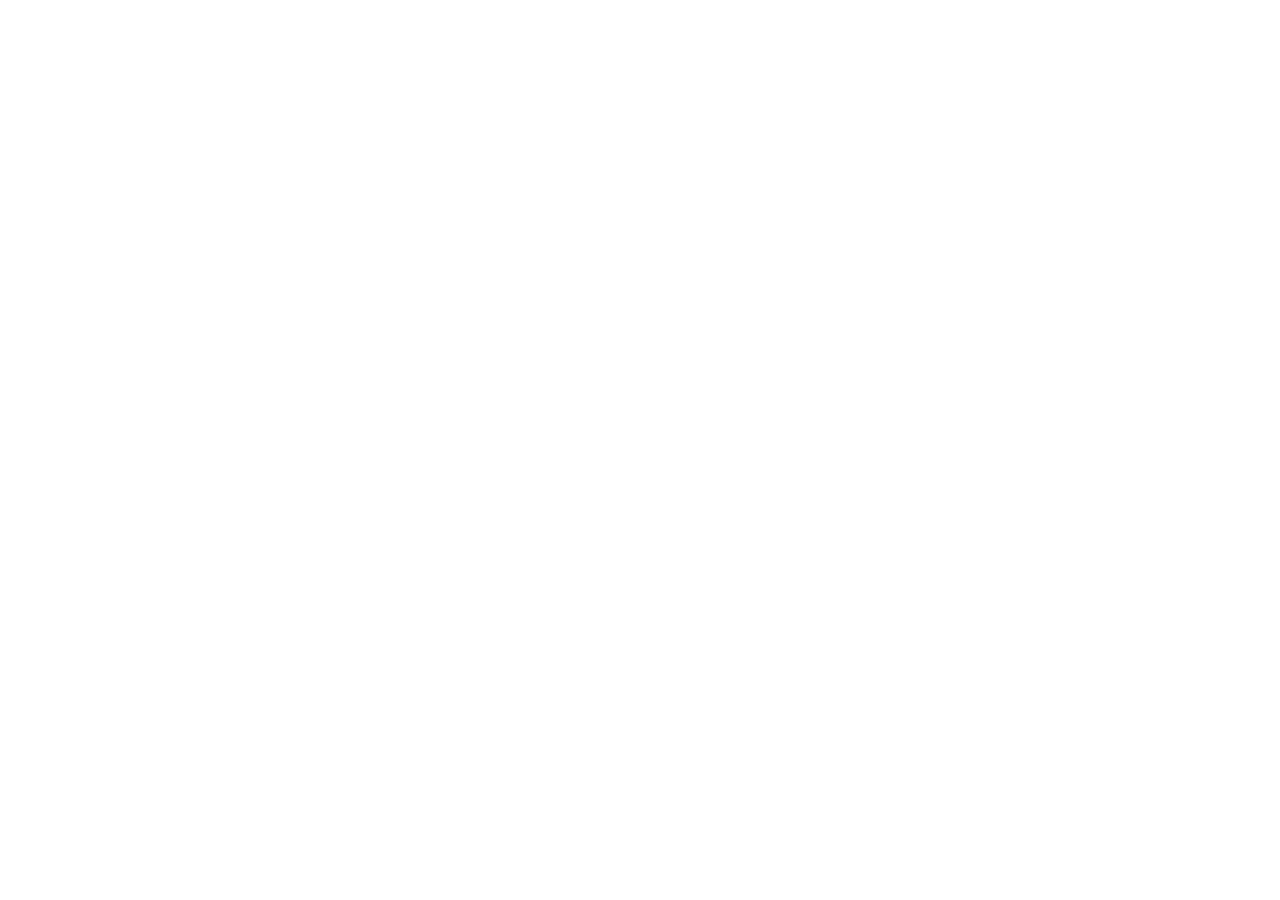
==== index.html @ 05918105 "[Magic Patterns] Updated from 'Generate UI Components'" ====
<!doctype html>
<html lang="en">
  <head>
    <meta charset="UTF-8" />
    <link rel="icon" type="image/svg+xml" href="/vite.svg" />
    <meta name="viewport" content="width=device-width, initial-scale=1.0" />
    <title>Portfolio Case Study Layout</title>
  </head>
  <body>
    <div id="root"></div>
    <script type="module" src="/src/index.tsx"></script>
  </body>
</html>
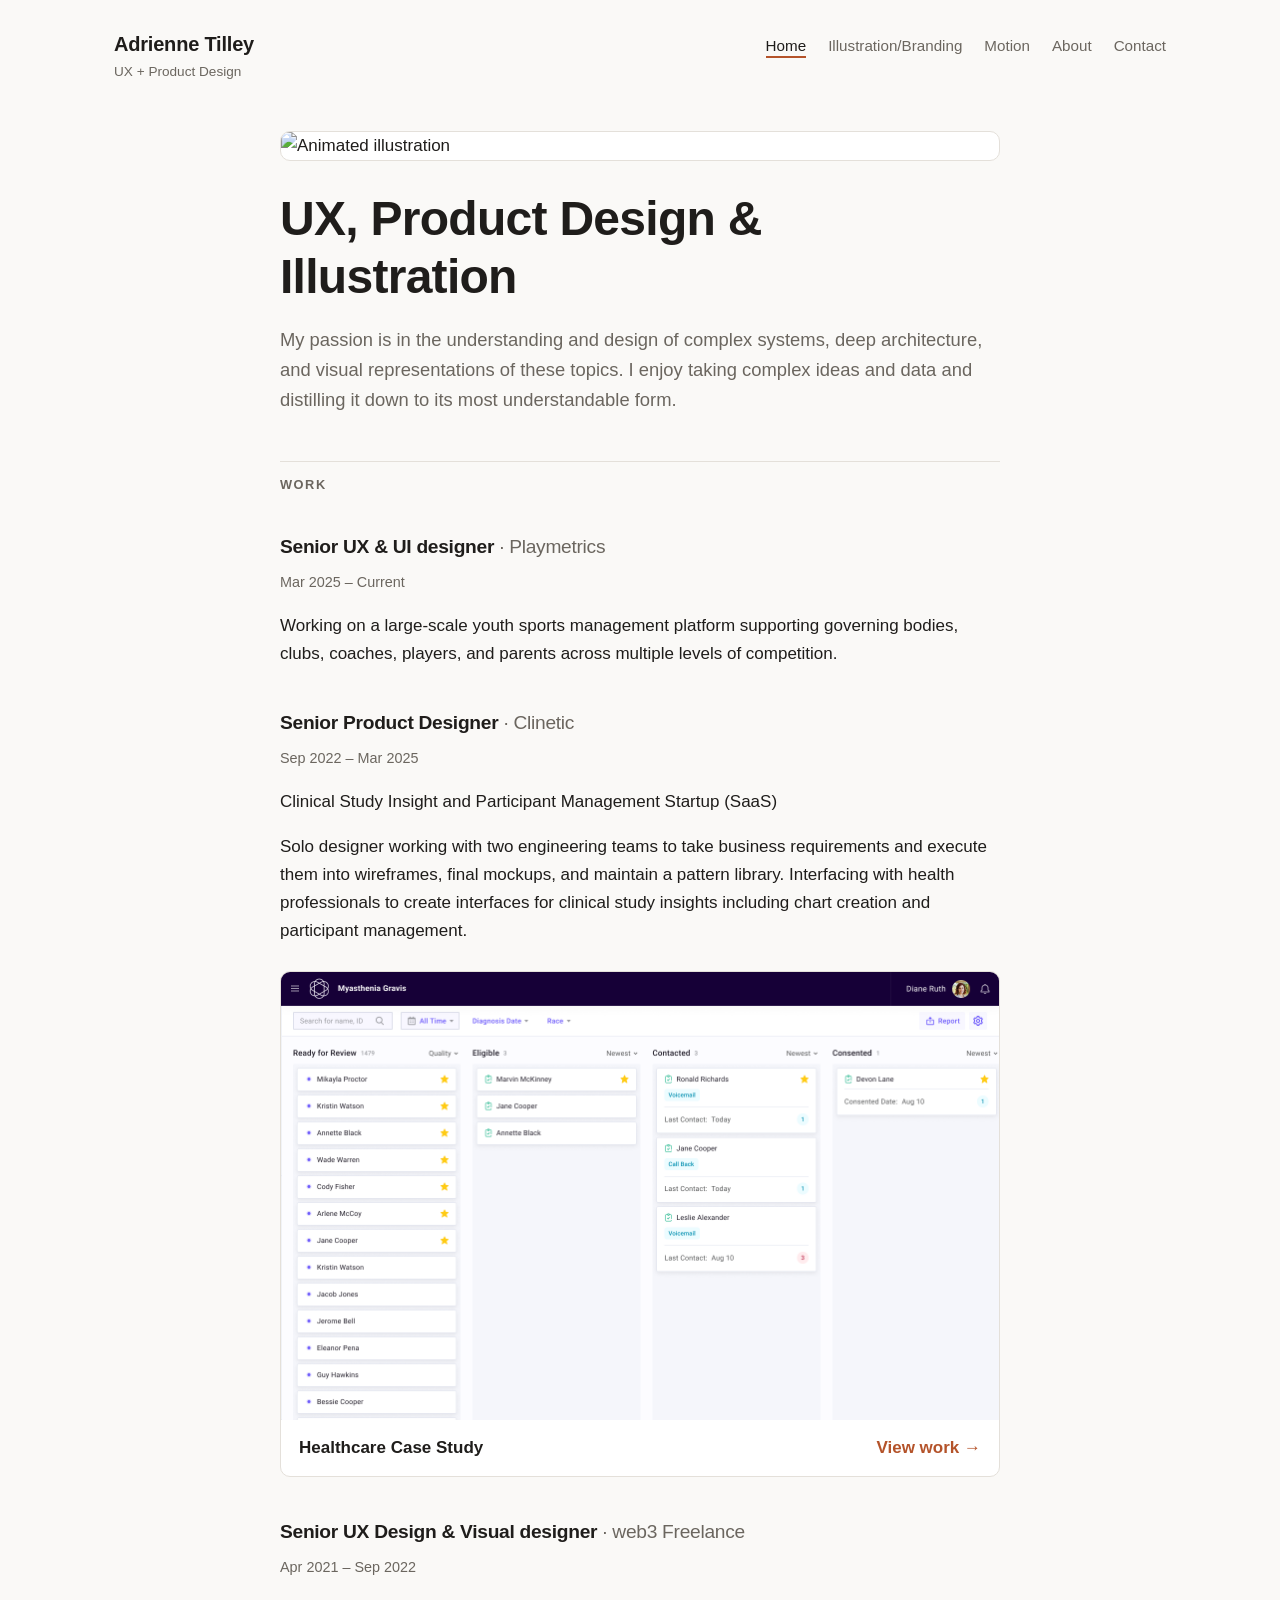
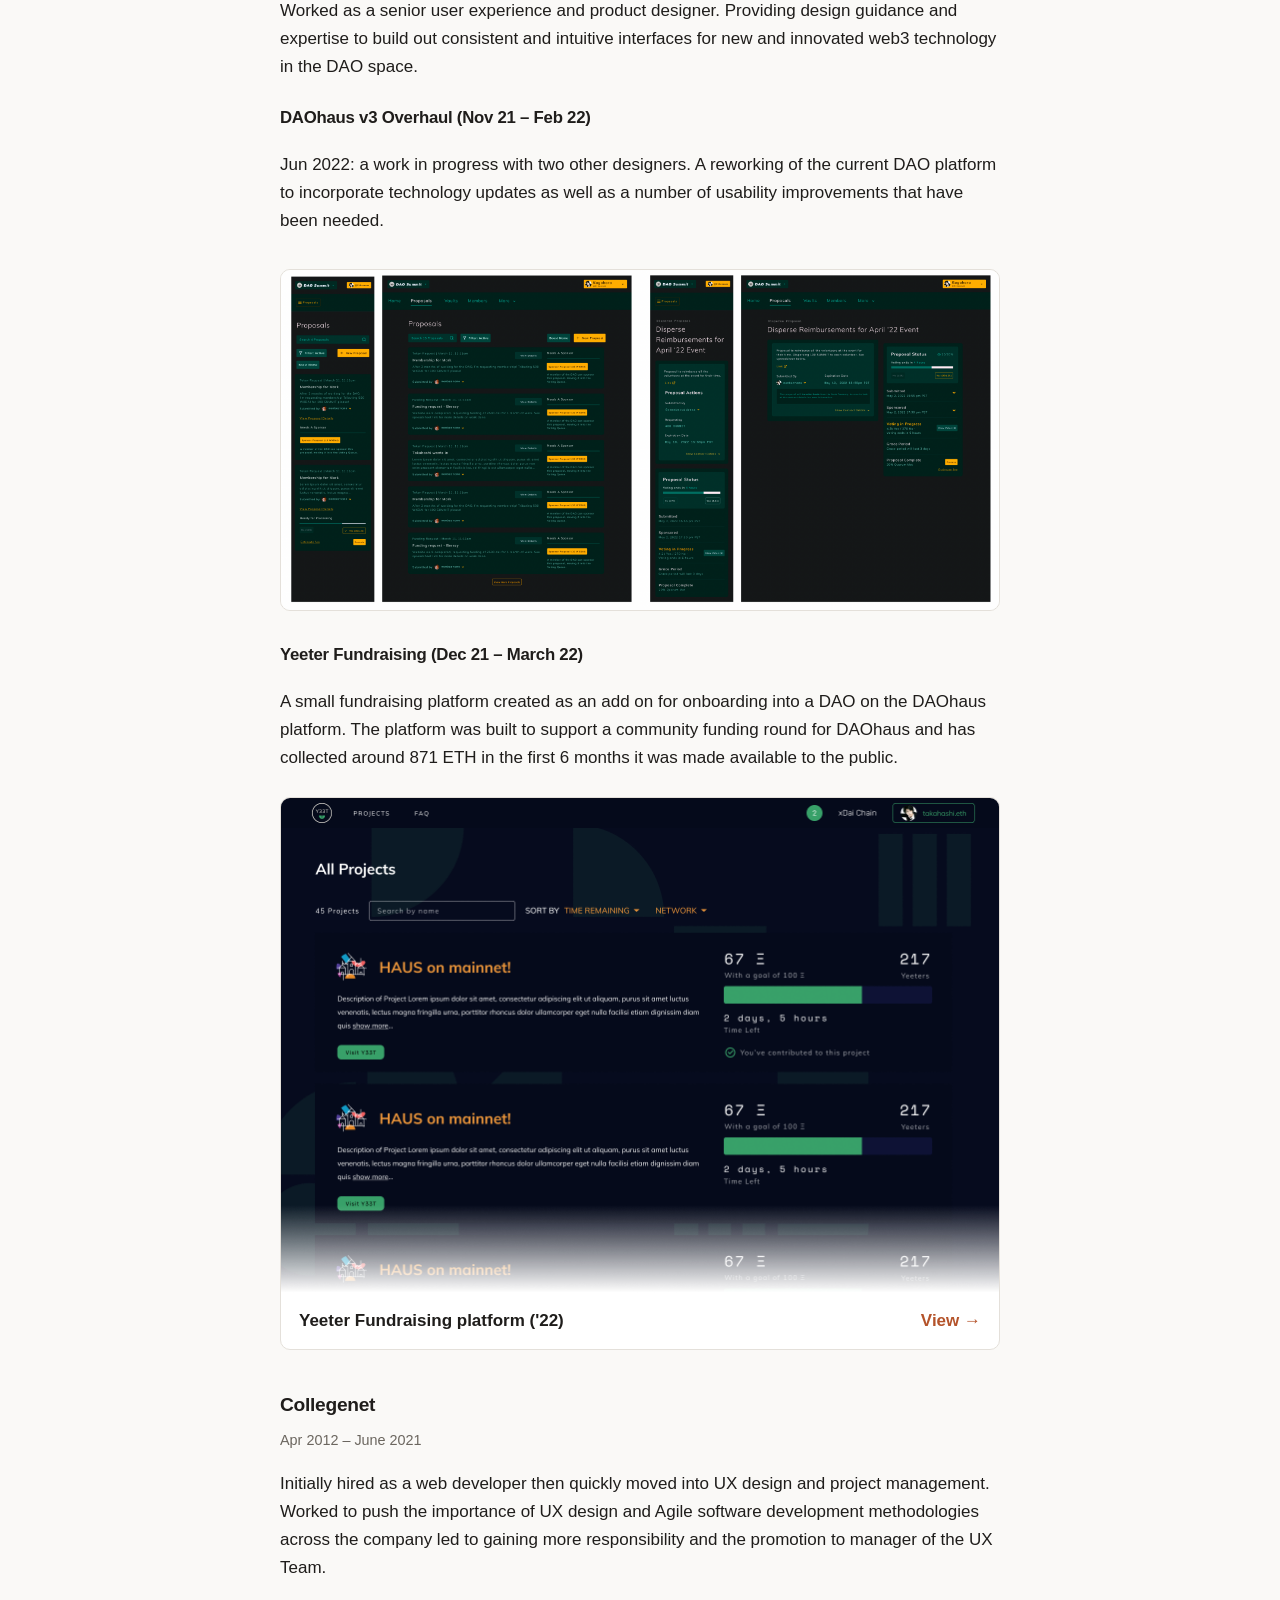
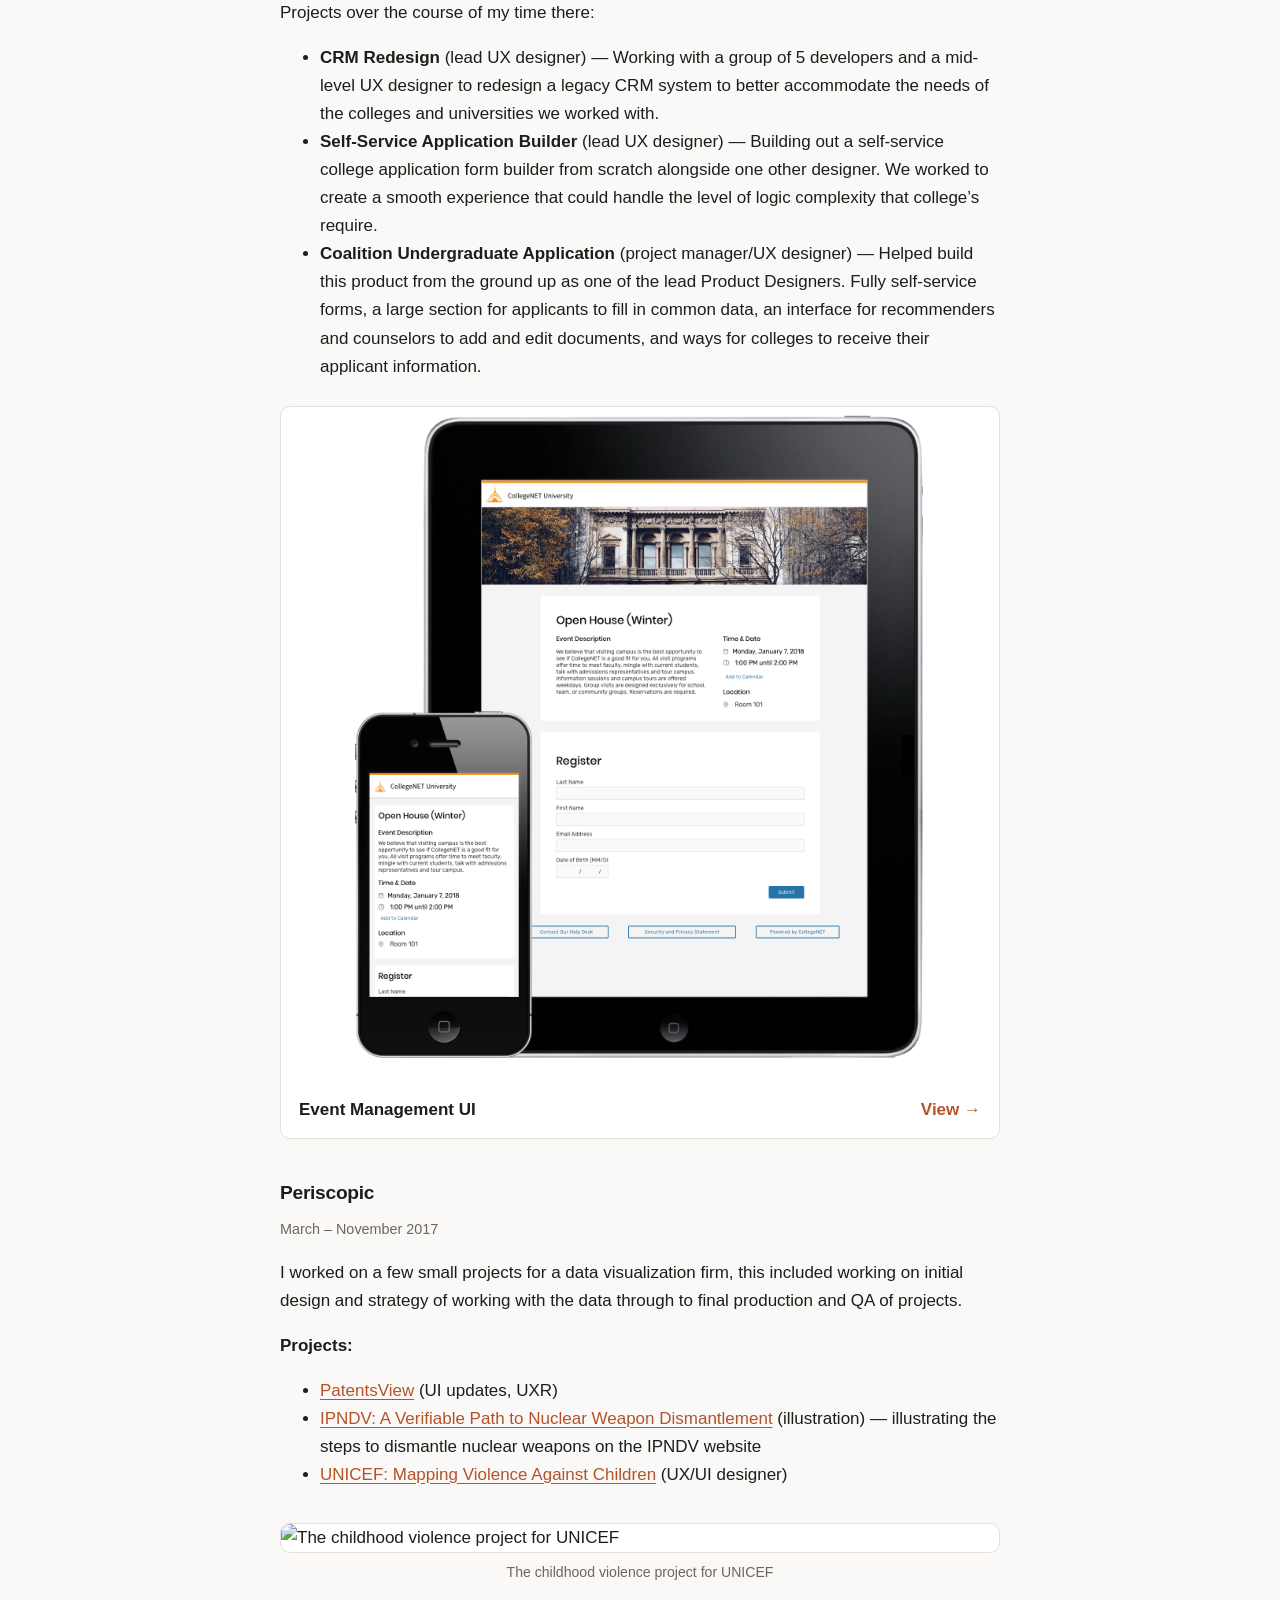
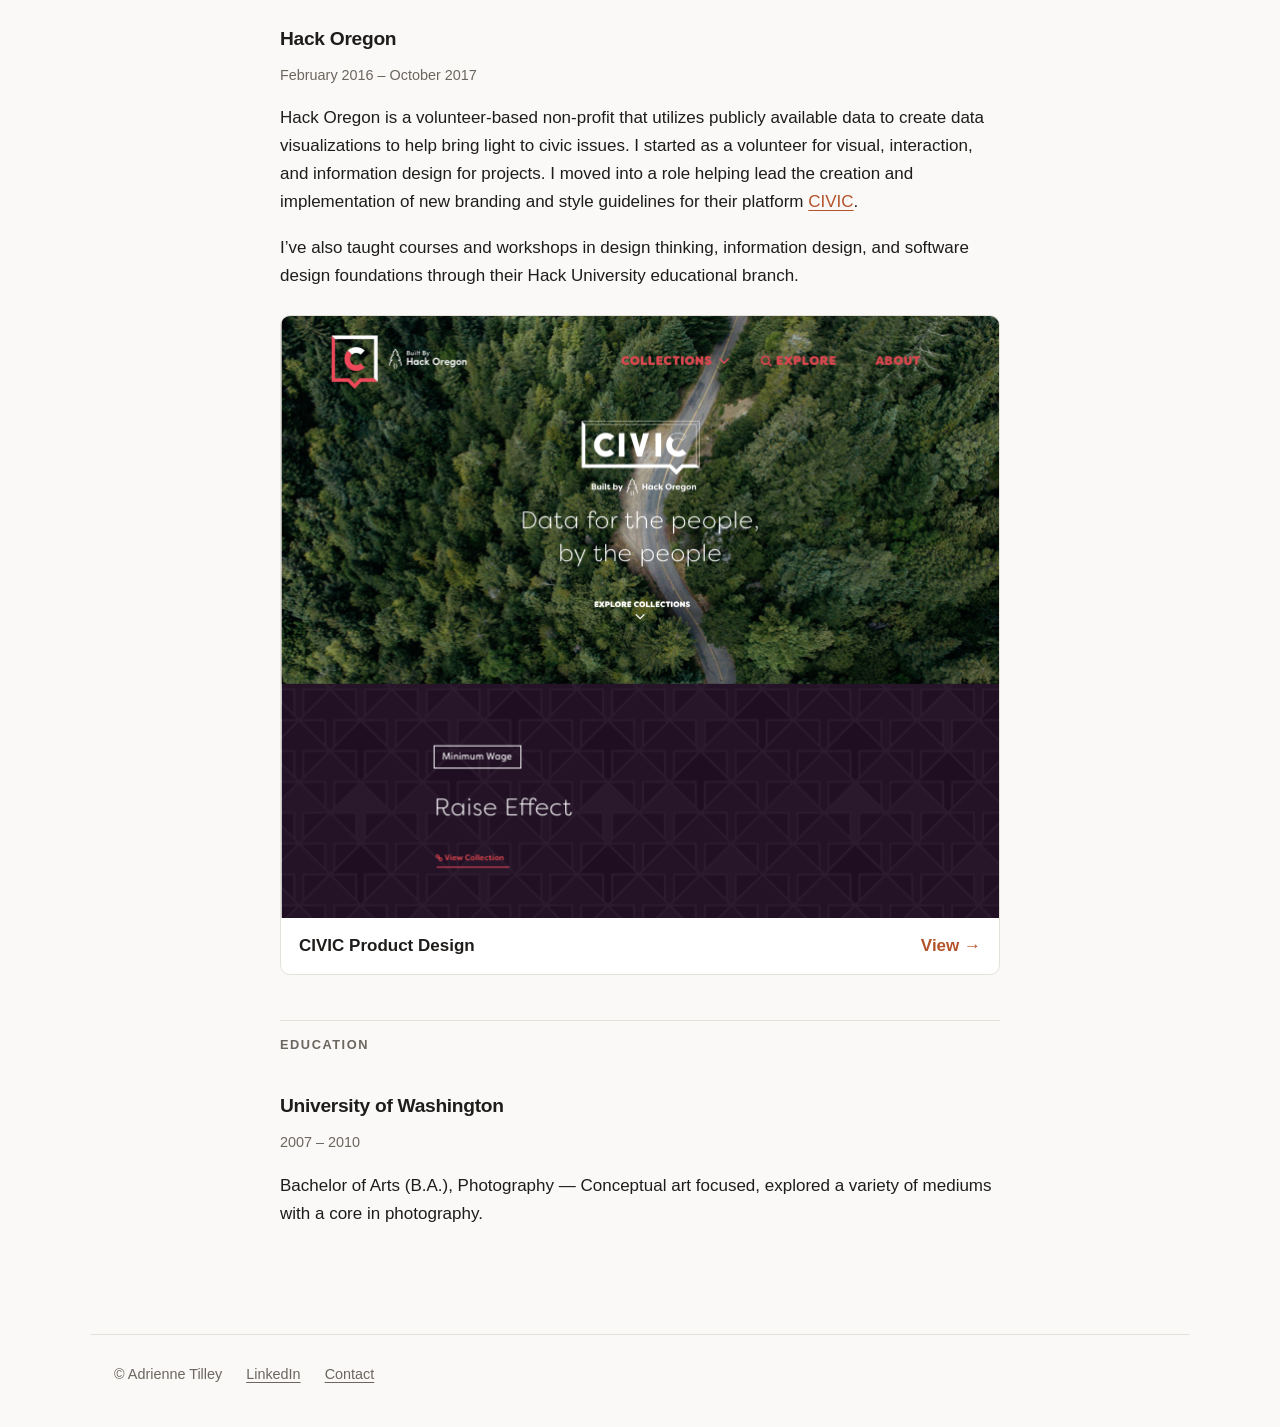
==== commit 9aed9dcc: "Replace old project with static port of adrienne.fyi Plain HTML/CSS port of the Squarespace site for" ====
--- a/index.html
+++ b/index.html
@@ -1,13 +1,121 @@
 <!doctype html>
 <html lang="en">
-  <head>
-    <meta charset="UTF-8" />
-    <link rel="icon" type="image/svg+xml" href="/vite.svg" />
-    <meta name="viewport" content="width=device-width, initial-scale=1.0" />
-    <title>Portfolio Case Study Layout</title>
-  </head>
-  <body>
-    <div id="root"></div>
-    <script type="module" src="/src/index.tsx"></script>
-  </body>
+<head>
+<meta charset="utf-8">
+<meta name="viewport" content="width=device-width, initial-scale=1">
+<title>Adrienne Tilley — UX, Product Design & Illustration</title>
+<meta name="description" content="Adrienne Tilley is a senior UX and product designer specializing in complex systems, data-heavy SaaS, and information architecture.">
+<meta property="og:title" content="Adrienne Tilley — UX, Product Design & Illustration">
+<meta property="og:description" content="Adrienne Tilley is a senior UX and product designer specializing in complex systems, data-heavy SaaS, and information architecture.">
+<meta property="og:type" content="website">
+<link rel="stylesheet" href="style.css">
+</head>
+<body>
+<header class="site-header">
+  <a class="brand" href="./"><span class="name">Adrienne Tilley</span><span class="tag">UX + Product Design</span></a>
+  <nav><a href="./" aria-current="page">Home</a><a href="illustration/">Illustration/Branding</a><a href="motion/">Motion</a><a href="about-me/">About</a><a href="contact-us/">Contact</a></nav>
+</header>
+<main>
+
+<section class="hero">
+  <figure class="hero-media"><img src="images/hero-comp-1_3.gif" alt="Animated illustration"></figure>
+  <h1>UX, Product Design &amp; Illustration</h1>
+  <p class="lede">My passion is in the understanding and design of complex systems, deep architecture, and visual representations of these topics. I enjoy taking complex ideas and data and distilling it down to its most understandable form.</p>
+</section>
+
+<section>
+<h2 class="section-title">Work</h2>
+
+<article class="job">
+  <h3>Senior UX &amp; UI designer <span class="org">Playmetrics</span></h3>
+  <p class="dates">Mar 2025 – Current</p>
+  <p>Working on a large-scale youth sports management platform supporting governing bodies, clubs, coaches, players, and parents across multiple levels of competition.</p>
+</article>
+
+<article class="job">
+  <h3>Senior Product Designer <span class="org">Clinetic</span></h3>
+  <p class="dates">Sep 2022 – Mar 2025</p>
+  <p>Clinical Study Insight and Participant Management Startup (SaaS)</p>
+  <p>Solo designer working with two engineering teams to take business requirements and execute them into wireframes, final mockups, and maintain a pattern library. Interfacing with health professionals to create interfaces for clinical study insights including chart creation and participant management.</p>
+  <a class="card" href="clinetic/">
+    <img src="images/workqueue-presentation-eda017.png" alt="Clinetic work queue interface" loading="lazy">
+    <span class="card-label">Healthcare Case Study <span class="arrow">View work →</span></span>
+  </a>
+</article>
+
+<article class="job">
+  <h3>Senior UX Design &amp; Visual designer <span class="org">web3 Freelance</span></h3>
+  <p class="dates">Apr 2021 – Sep 2022</p>
+  <p>Worked as a senior user experience and product designer. Providing design guidance and expertise to build out consistent and intuitive interfaces for new and innovated web3 technology in the DAO space.</p>
+
+  <h4>DAOhaus v3 Overhaul (Nov 21 – Feb 22)</h4>
+  <p>Jun 2022: a work in progress with two other designers. A reworking of the current DAO platform to incorporate technology updates as well as a number of usability improvements that have been needed.</p>
+  <figure><a href="images/screen-shot-2022-07-16-at-3-24-22-pm-06c1b5.png" class="zoom"><img src="images/screen-shot-2022-07-16-at-3-24-22-pm-06c1b5.png" alt="DAOhaus v3 interface" loading="lazy"></a></figure>
+
+  <h4>Yeeter Fundraising (Dec 21 – March 22)</h4>
+  <p>A small fundraising platform created as an add on for onboarding into a DAO on the DAOhaus platform. The platform was built to support a community funding round for DAOhaus and has collected around 871 ETH in the first 6 months it was made available to the public.</p>
+  <a class="card" href="daohausyeeter/">
+    <img src="images/frame-1-98faca.png" alt="Yeeter fundraising platform" loading="lazy">
+    <span class="card-label">Yeeter Fundraising platform ('22) <span class="arrow">View →</span></span>
+  </a>
+</article>
+
+<article class="job">
+  <h3>Collegenet</h3>
+  <p class="dates">Apr 2012 – June 2021</p>
+  <p>Initially hired as a web developer then quickly moved into UX design and project management. Worked to push the importance of UX design and Agile software development methodologies across the company led to gaining more responsibility and the promotion to manager of the UX Team.</p>
+  <p>Projects over the course of my time there:</p>
+  <ul>
+    <li><strong>CRM Redesign</strong> (lead UX designer) — Working with a group of 5 developers and a mid-level UX designer to redesign a legacy CRM system to better accommodate the needs of the colleges and universities we worked with.</li>
+    <li><strong>Self-Service Application Builder</strong> (lead UX designer) — Building out a self-service college application form builder from scratch alongside one other designer. We worked to create a smooth experience that could handle the level of logic complexity that college’s require.</li>
+    <li><strong>Coalition Undergraduate Application</strong> (project manager/UX designer) — Helped build this product from the ground up as one of the lead Product Designers. Fully self-service forms, a large section for applicants to fill in common data, an interface for recommenders and counselors to add and edit documents, and ways for colleges to receive their applicant information.</li>
+  </ul>
+  <a class="card" href="case-study-cn/">
+    <img src="images/admit-events-interface-1-155416.png" alt="Event management UI" loading="lazy">
+    <span class="card-label">Event Management UI <span class="arrow">View →</span></span>
+  </a>
+</article>
+
+<article class="job">
+  <h3>Periscopic</h3>
+  <p class="dates">March – November 2017</p>
+  <p>I worked on a few small projects for a data visualization firm, this included working on initial design and strategy of working with the data through to final production and QA of projects.</p>
+  <p><strong>Projects:</strong></p>
+  <ul>
+    <li><a href="https://patentsview.org/">PatentsView</a> (UI updates, UXR)</li>
+    <li><a href="https://www.ipndv.org/learn/dismantlement-interactive/">IPNDV: A Verifiable Path to Nuclear Weapon Dismantlement</a> (illustration) — illustrating the steps to dismantle nuclear weapons on the IPNDV website</li>
+    <li><a href="https://works.periscopic.com/unicef-child-violence/#all">UNICEF: Mapping Violence Against Children</a> (UX/UI designer)</li>
+  </ul>
+  <figure><img src="images/unicef-child-violence.png" alt="The childhood violence project for UNICEF" loading="lazy"><figcaption>The childhood violence project for UNICEF</figcaption></figure>
+</article>
+
+<article class="job">
+  <h3>Hack Oregon</h3>
+  <p class="dates">February 2016 – October 2017</p>
+  <p>Hack Oregon is a volunteer-based non-profit that utilizes publicly available data to create data visualizations to help bring light to civic issues. I started as a volunteer for visual, interaction, and information design for projects. I moved into a role helping lead the creation and implementation of new branding and style guidelines for their platform <a href="http://civicplatform.org/">CIVIC</a>.</p>
+  <p>I’ve also taught courses and workshops in design thinking, information design, and software design foundations through their Hack University educational branch.</p>
+  <a class="card" href="case-study-cn-1/">
+    <img src="images/port-civic-1-sm-155416.png" alt="CIVIC product design" loading="lazy">
+    <span class="card-label">CIVIC Product Design <span class="arrow">View →</span></span>
+  </a>
+</article>
+</section>
+
+<section>
+<h2 class="section-title">Education</h2>
+<article class="job">
+  <h3>University of Washington</h3>
+  <p class="dates">2007 – 2010</p>
+  <p>Bachelor of Arts (B.A.), Photography — Conceptual art focused, explored a variety of mediums with a core in photography.</p>
+</article>
+</section>
+
+</main>
+<footer class="site-footer">
+  <span>© Adrienne Tilley</span>
+  <a href="https://www.linkedin.com/in/adrienne-tilley-713a1211a/">LinkedIn</a>
+  <a href="contact-us/">Contact</a>
+</footer>
+<script src="lightbox.js" defer></script>
+</body>
 </html>
--- a/style.css
+++ b/style.css
@@ -0,0 +1,150 @@
+:root {
+  --bg: #faf9f7;
+  --surface: #ffffff;
+  --text: #1f1d1b;
+  --muted: #6b665f;
+  --line: #e4e0da;
+  --accent: #b4532a;
+  --radius: 10px;
+  --read: 720px;
+  --wide: 1100px;
+  color-scheme: light dark;
+}
+@media (prefers-color-scheme: dark) {
+  :root {
+    --bg: #161514;
+    --surface: #1f1e1c;
+    --text: #ece8e2;
+    --muted: #a39d94;
+    --line: #34312d;
+    --accent: #e08559;
+  }
+}
+
+* { box-sizing: border-box; }
+html { -webkit-text-size-adjust: 100%; }
+body {
+  margin: 0;
+  background: var(--bg);
+  color: var(--text);
+  font: 17px/1.65 -apple-system, BlinkMacSystemFont, "Segoe UI", Inter, Roboto, sans-serif;
+}
+a { color: var(--accent); text-underline-offset: 3px; }
+img { max-width: 100%; height: auto; display: block; }
+
+/* header */
+.site-header {
+  max-width: var(--wide);
+  margin: 0 auto;
+  padding: 28px 24px;
+  display: flex;
+  flex-wrap: wrap;
+  gap: 16px 32px;
+  align-items: baseline;
+  justify-content: space-between;
+}
+.brand { text-decoration: none; color: var(--text); display: flex; flex-direction: column; }
+.brand .name { font-weight: 700; font-size: 1.25rem; letter-spacing: -0.01em; }
+.brand .tag { color: var(--muted); font-size: 0.85rem; }
+.site-header nav { display: flex; flex-wrap: wrap; gap: 6px 22px; font-size: 0.95rem; }
+.site-header nav a { color: var(--muted); text-decoration: none; }
+.site-header nav a:hover, .site-header nav a[aria-current="page"] { color: var(--text); }
+.site-header nav a[aria-current="page"] { box-shadow: inset 0 -2px 0 var(--accent); }
+
+/* layout: text column, media wider */
+main { max-width: var(--wide); margin: 0 auto; padding: 8px 24px 64px; }
+main > *, main section > *, .job > * { max-width: var(--read); margin-left: auto; margin-right: auto; }
+main figure, .grid, .masonry, .card, .about, .hero-media { max-width: var(--wide); }
+
+h1, h2, h3, h4 { line-height: 1.2; letter-spacing: -0.015em; }
+h1 { font-size: clamp(2rem, 5vw, 3rem); margin: 0.6em auto 0.4em; }
+h2 { font-size: 1.6rem; margin-top: 2em; }
+h3 { font-size: 1.2rem; margin-top: 1.8em; }
+h4 { font-size: 1.05rem; margin-top: 1.6em; }
+.lede { font-size: 1.15rem; color: var(--muted); }
+.dates, .dates-inline { color: var(--muted); font-size: 0.9rem; font-weight: 400; }
+.dates { margin-top: -0.4em; }
+.dates-inline { margin-left: 0.4em; letter-spacing: 0; }
+.org { color: var(--muted); font-weight: 400; }
+.org::before { content: "· "; }
+.hint { color: var(--muted); font-size: 0.9rem; }
+hr { border: 0; border-top: 1px solid var(--line); margin: 3em auto; }
+
+.section-title {
+  font-size: 0.8rem; text-transform: uppercase; letter-spacing: 0.12em;
+  color: var(--muted); border-top: 1px solid var(--line); padding-top: 1.2em; margin-top: 3.5em;
+}
+.job { margin: 2.5em 0; }
+.job h3 { margin-top: 0; }
+
+/* hero */
+.hero { padding-top: 12px; }
+.hero-media { margin: 0 auto 8px; }
+.hero-media img { margin: 0 auto; max-height: 420px; width: auto; }
+
+/* figures */
+figure { margin: 2em auto; }
+figure img { border-radius: var(--radius); border: 1px solid var(--line); background: var(--surface); width: 100%; }
+figcaption { color: var(--muted); font-size: 0.88rem; margin-top: 0.6em; text-align: center; }
+.zoom { cursor: zoom-in; display: block; }
+
+.grid { display: grid; gap: 16px; margin: 2em auto; }
+.grid figure { margin: 0; }
+.cols-2 { grid-template-columns: repeat(2, 1fr); }
+.cols-3 { grid-template-columns: repeat(3, 1fr); }
+.cols-4 { grid-template-columns: repeat(4, 1fr); }
+@media (max-width: 720px) {
+  .cols-3, .cols-4 { grid-template-columns: repeat(2, 1fr); }
+}
+@media (max-width: 480px) {
+  .grid { grid-template-columns: 1fr; }
+}
+
+.masonry { columns: 3 280px; column-gap: 16px; margin: 2em auto; }
+.masonry figure { break-inside: avoid; margin: 0 0 16px; }
+
+/* project cards */
+.card {
+  display: block; margin: 1.5em auto; text-decoration: none; color: var(--text);
+  border: 1px solid var(--line); border-radius: var(--radius); overflow: hidden; background: var(--surface);
+  transition: transform .15s ease, box-shadow .15s ease;
+}
+.card:hover { transform: translateY(-2px); box-shadow: 0 8px 24px rgba(0,0,0,.08); }
+.card img { width: 100%; }
+.card-label { display: flex; justify-content: space-between; gap: 12px; padding: 14px 18px; font-weight: 600; }
+.card-label .arrow { color: var(--accent); white-space: nowrap; }
+
+/* facts list */
+.facts { display: grid; gap: 12px; margin: 1.5em auto; }
+.facts div { border-left: 3px solid var(--accent); padding-left: 14px; }
+.facts dt { font-size: 0.8rem; text-transform: uppercase; letter-spacing: 0.08em; color: var(--muted); }
+.facts dd { margin: 0; }
+
+/* about / contact */
+.about { display: grid; grid-template-columns: minmax(0, 1fr) minmax(0, 1.4fr); gap: 48px; align-items: center; margin: 2em auto; }
+.about h1 { margin-top: 0; }
+@media (max-width: 760px) { .about { grid-template-columns: 1fr; gap: 16px; } }
+.actions { display: flex; flex-wrap: wrap; gap: 12px; margin-top: 1.5em; }
+.btn { display: inline-block; padding: 10px 18px; border-radius: 999px; background: var(--accent); color: #fff; text-decoration: none; font-weight: 600; font-size: 0.95rem; }
+.btn.ghost { background: transparent; color: var(--accent); border: 1.5px solid var(--accent); }
+
+/* motion placeholders */
+.video-placeholder {
+  aspect-ratio: 16 / 9; display: grid; place-items: center; border-radius: var(--radius);
+  background: var(--surface); border: 1px dashed var(--line); color: var(--muted);
+}
+.video iframe { width: 100%; aspect-ratio: 16 / 9; height: auto; border: 0; border-radius: var(--radius); }
+
+/* footer */
+.site-footer {
+  max-width: var(--wide); margin: 0 auto; padding: 28px 24px 40px; border-top: 1px solid var(--line);
+  display: flex; flex-wrap: wrap; gap: 8px 24px; color: var(--muted); font-size: 0.9rem;
+}
+.site-footer a { color: var(--muted); }
+
+/* lightbox */
+.lightbox {
+  position: fixed; inset: 0; background: rgba(10,10,10,.88); display: grid; place-items: center;
+  padding: 24px; z-index: 100; cursor: zoom-out;
+}
+.lightbox img { max-width: 100%; max-height: 100%; width: auto; border-radius: 6px; }
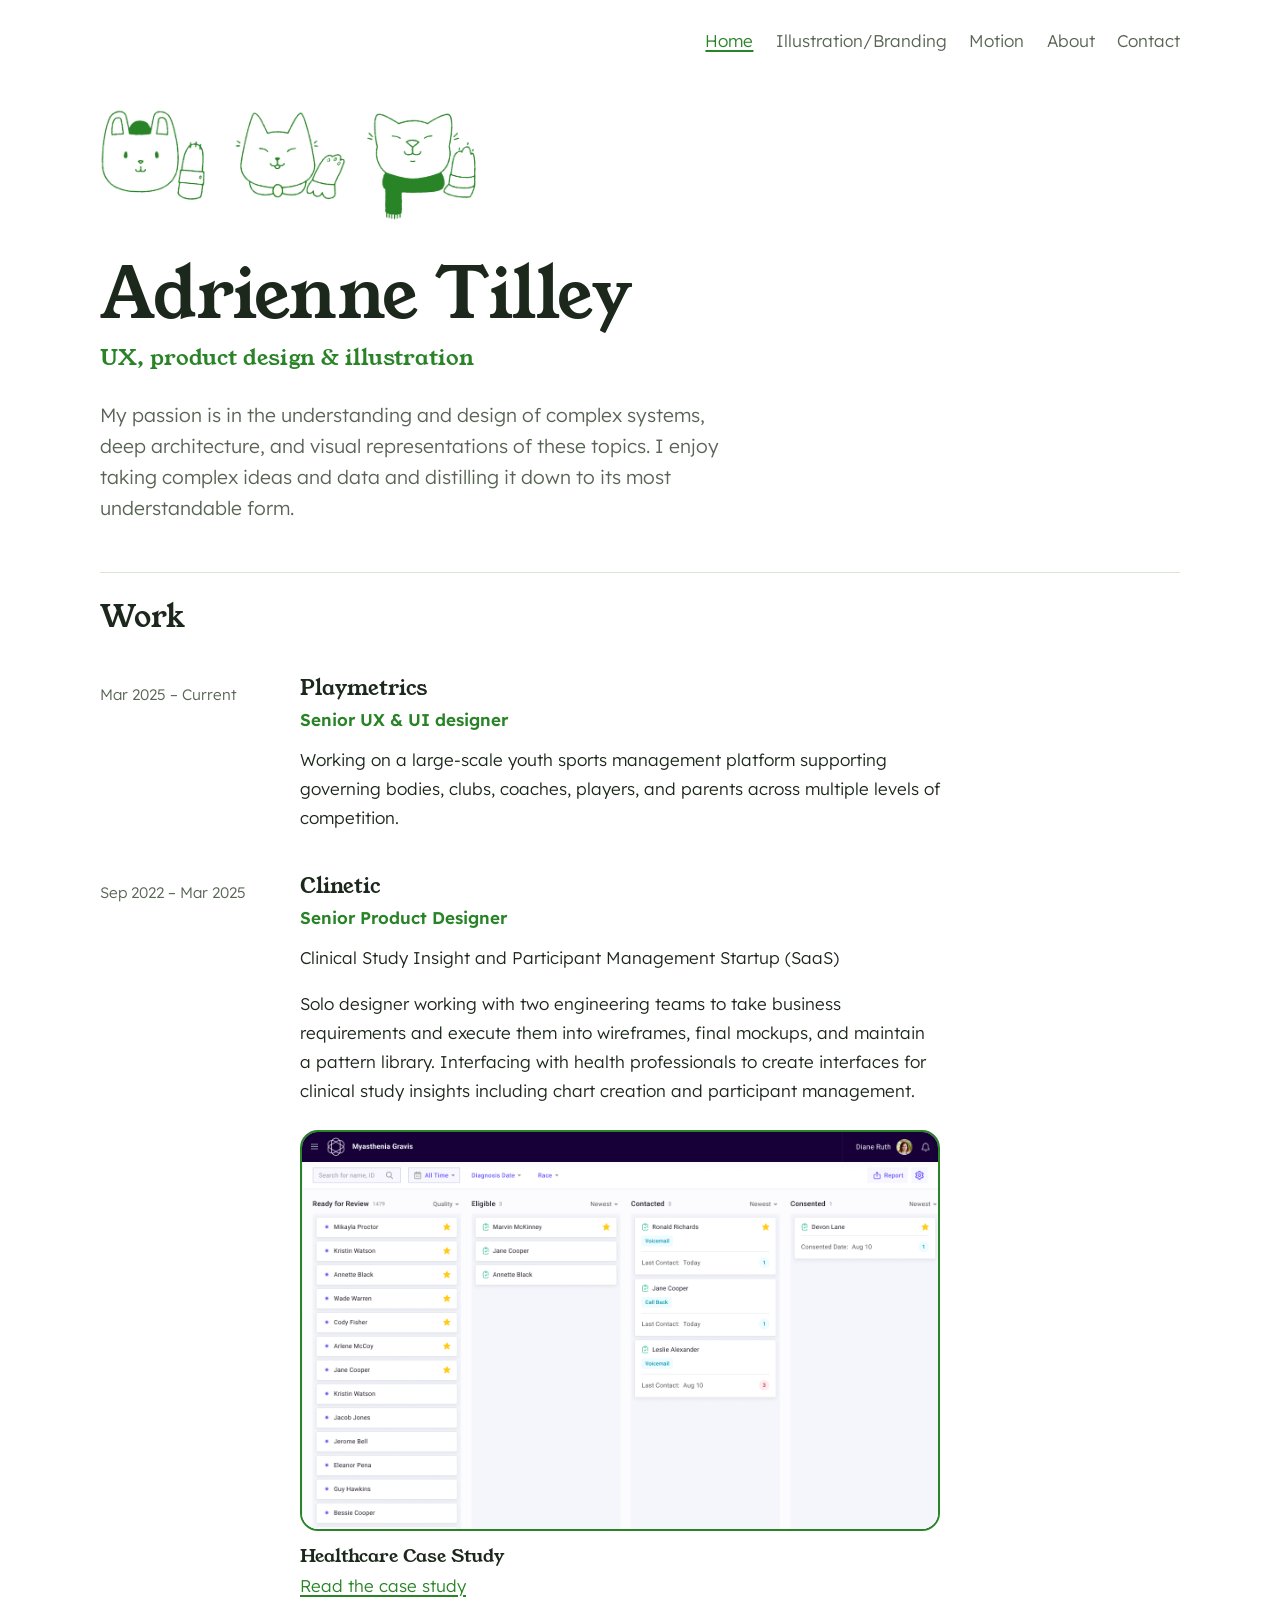
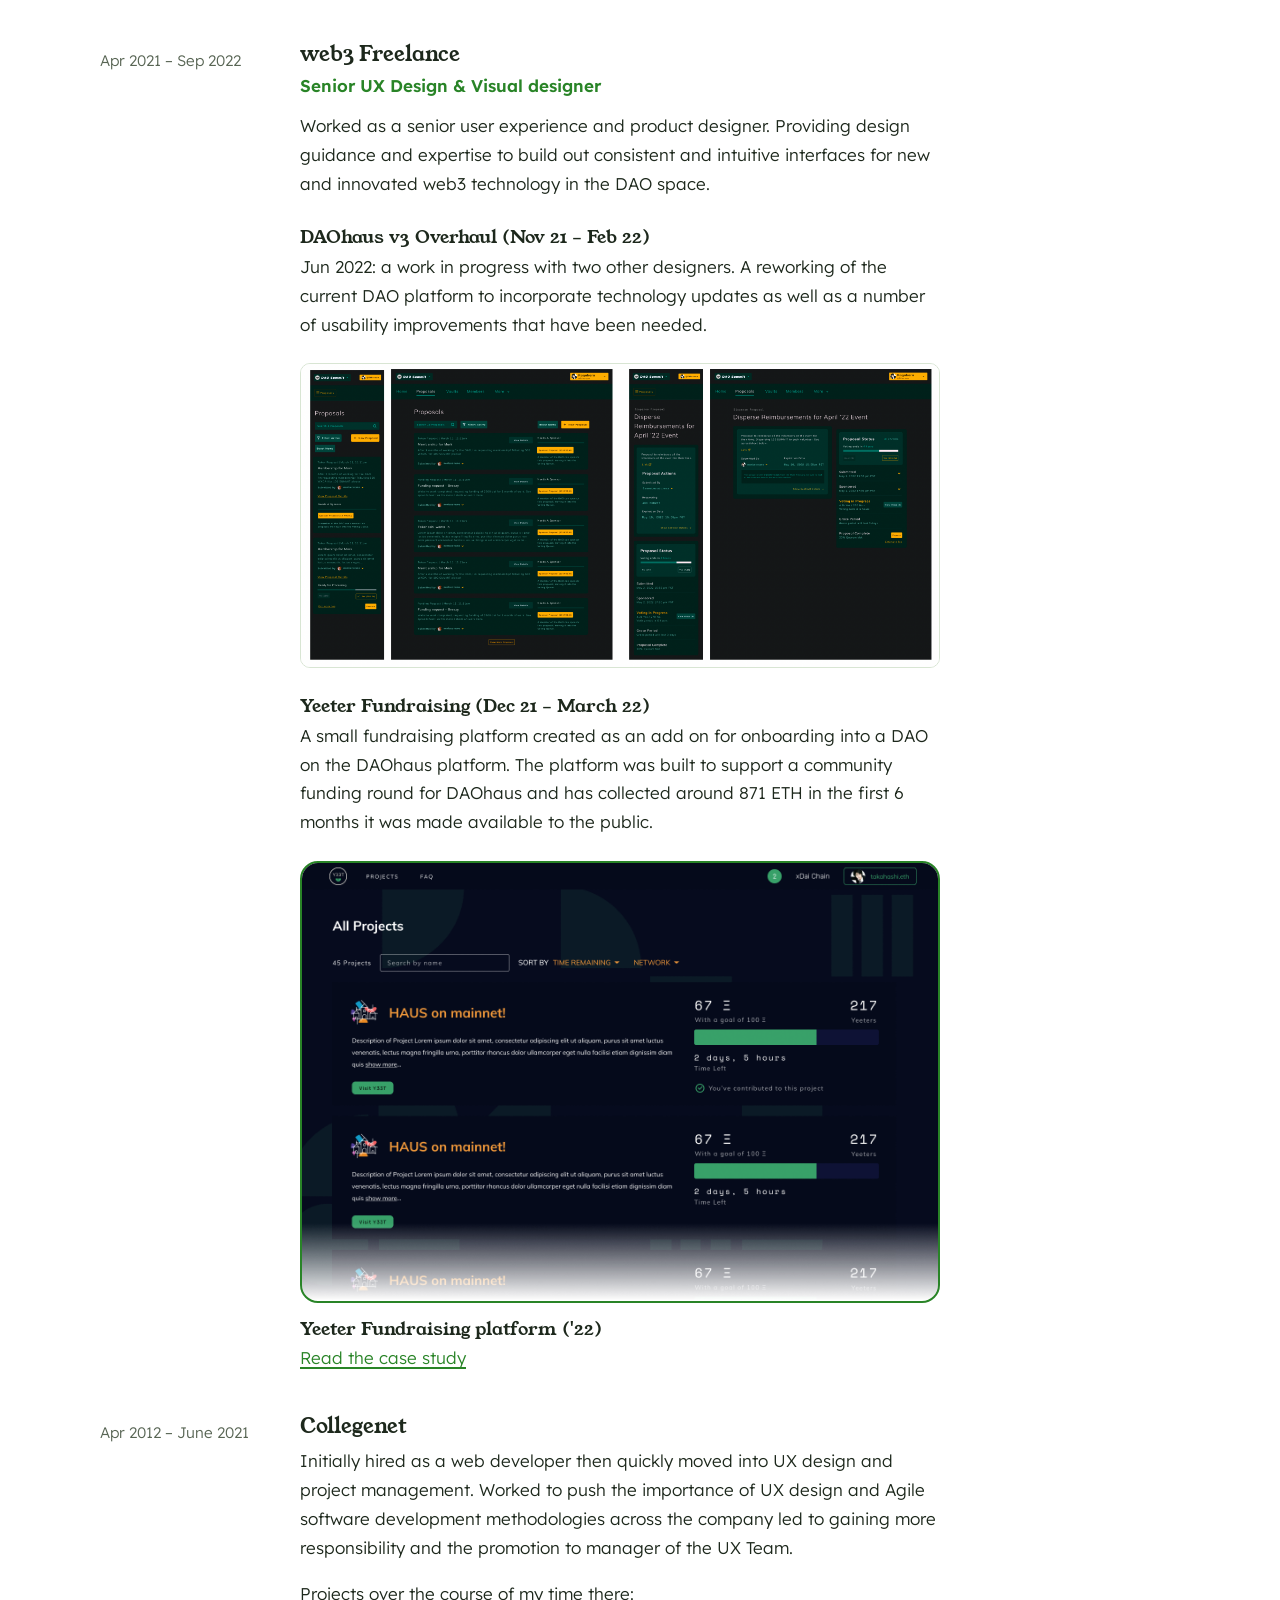
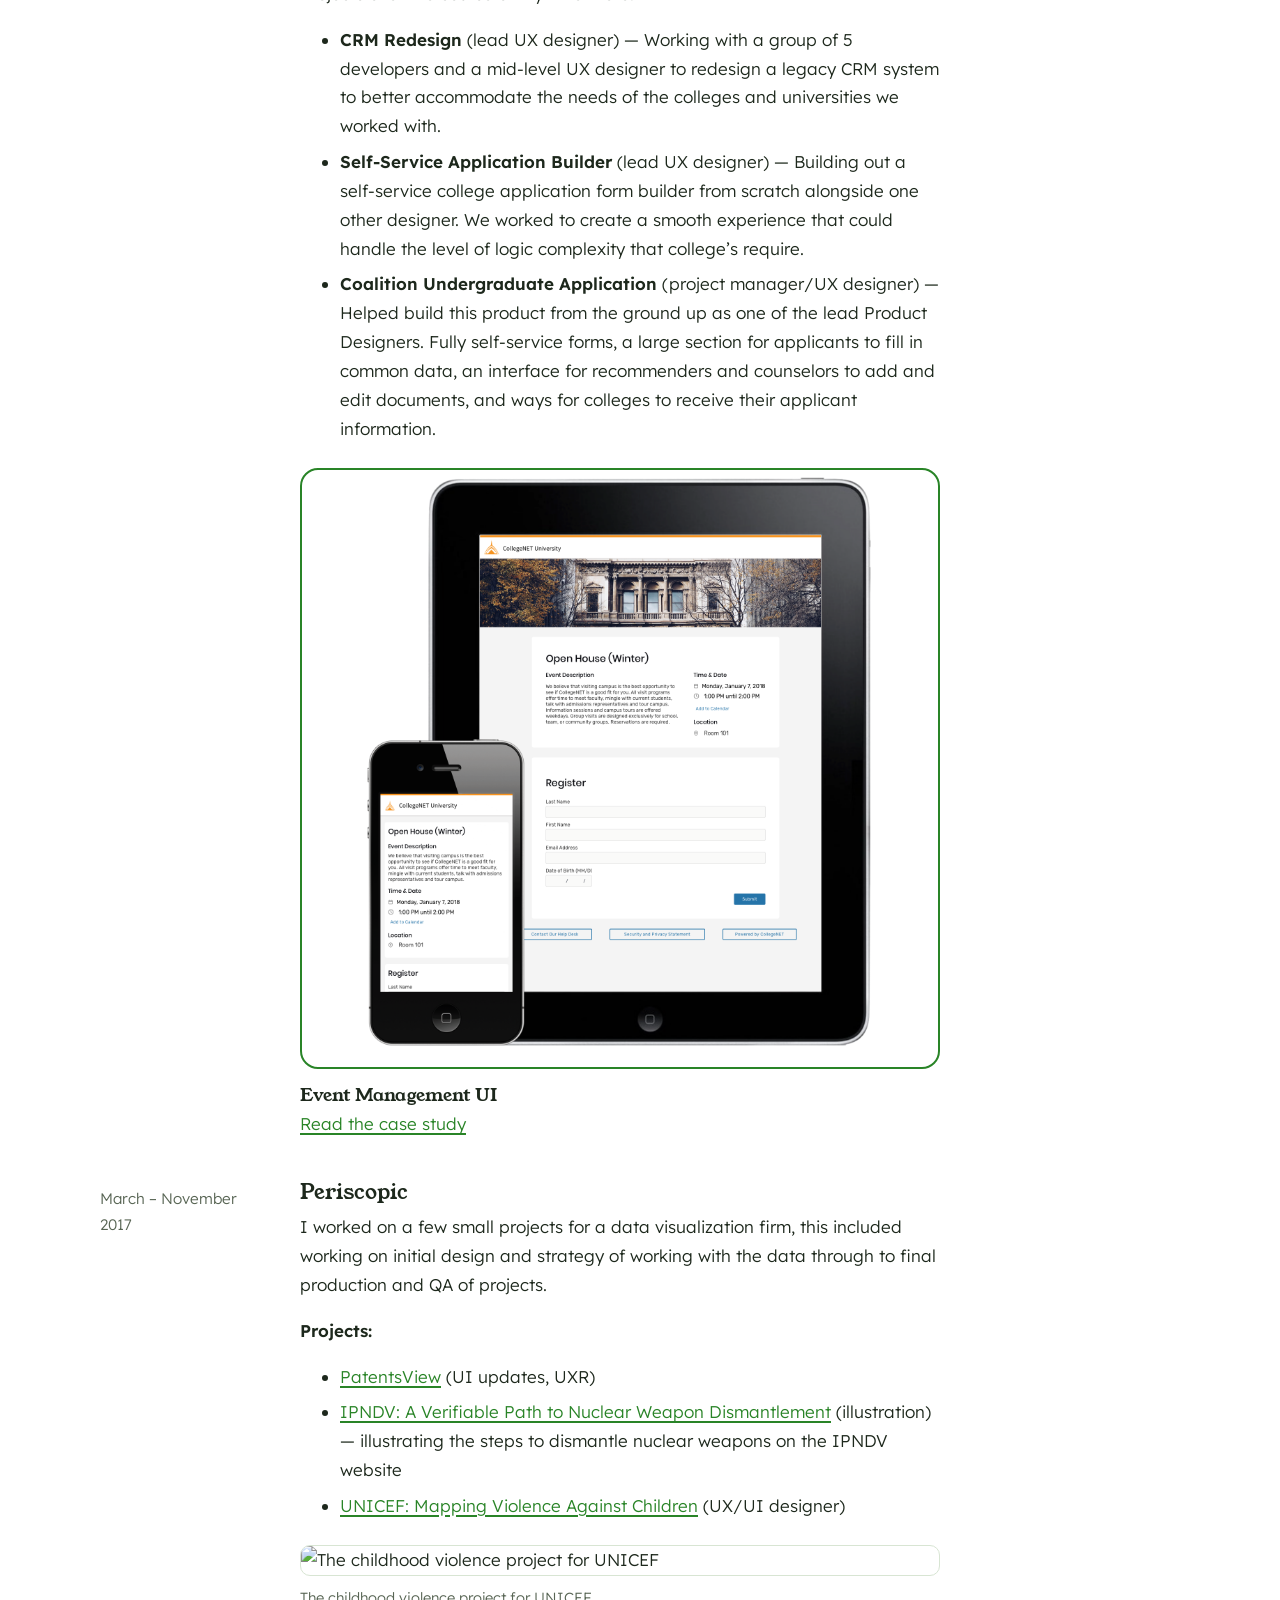
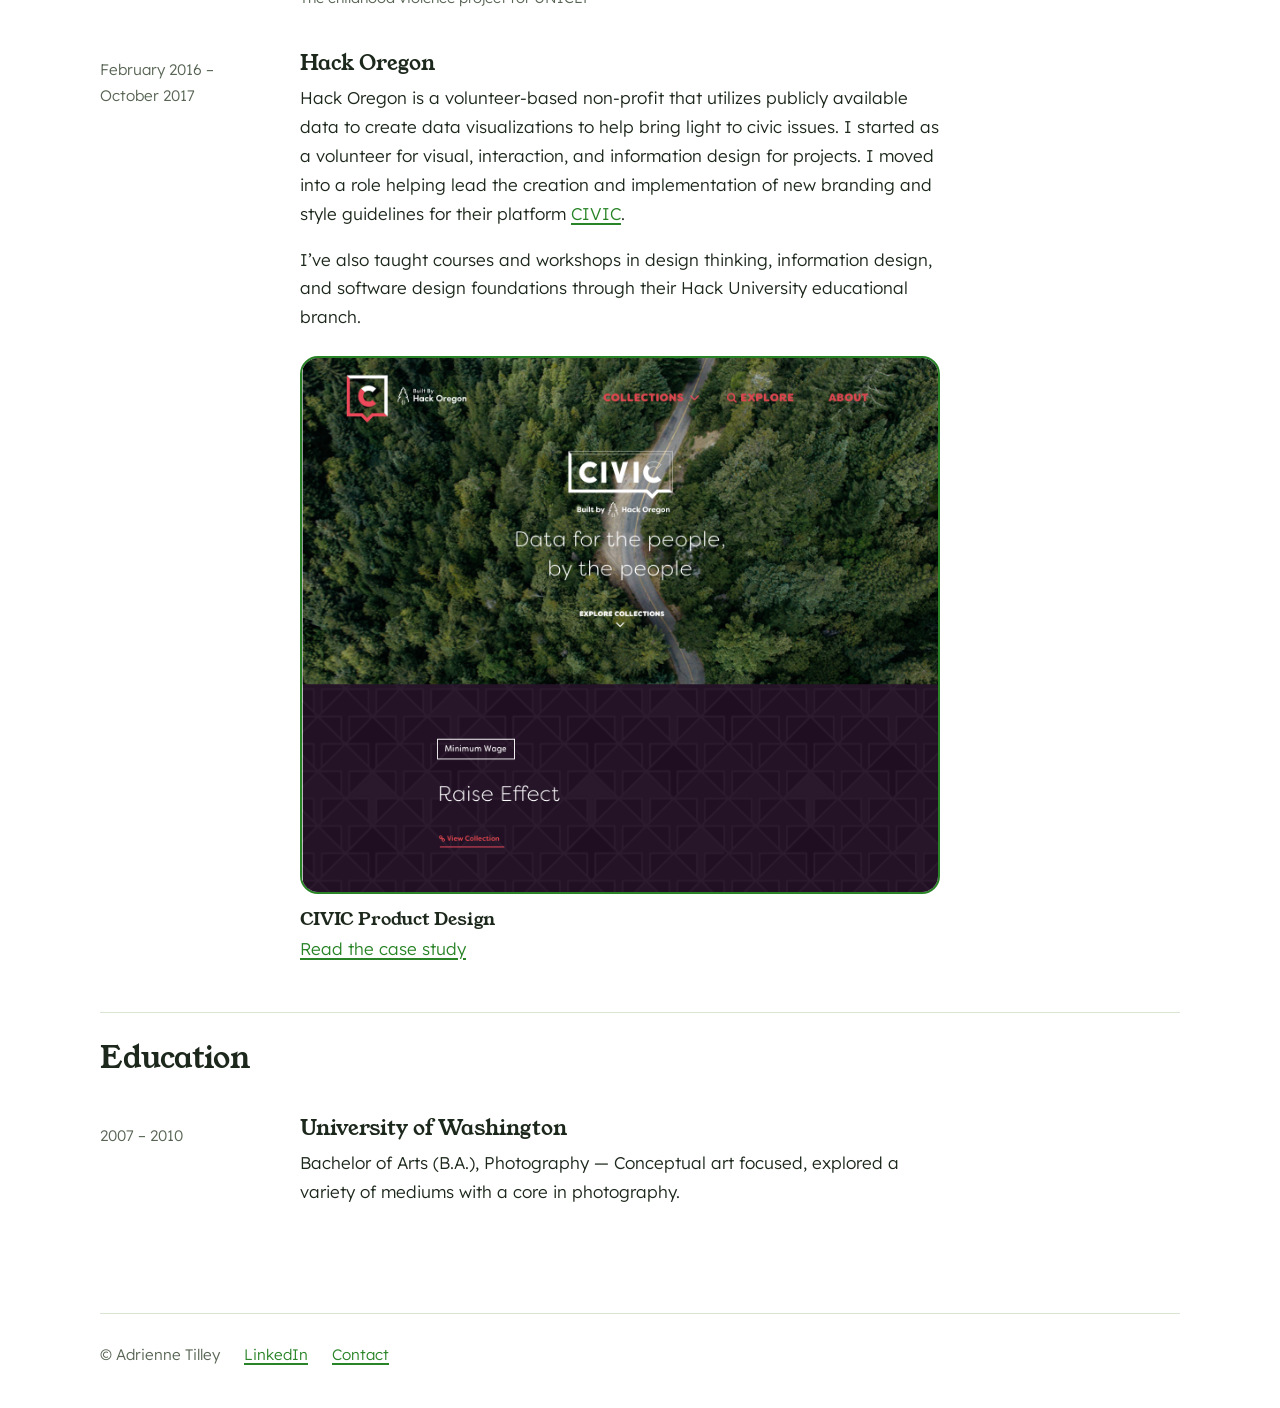
==== commit 41025ab8: "Refresh site design around the waving-cats illustration Light-only theme using the drawing's ink gre" ====
--- a/index.html
+++ b/index.html
@@ -8,18 +8,22 @@
 <meta property="og:title" content="Adrienne Tilley — UX, Product Design & Illustration">
 <meta property="og:description" content="Adrienne Tilley is a senior UX and product designer specializing in complex systems, data-heavy SaaS, and information architecture.">
 <meta property="og:type" content="website">
+<link rel="preconnect" href="https://fonts.googleapis.com">
+<link rel="preconnect" href="https://fonts.gstatic.com" crossorigin>
+<link rel="stylesheet" href="https://fonts.googleapis.com/css2?family=Lexend:wght@300;400;600&family=Young+Serif&display=swap">
 <link rel="stylesheet" href="style.css">
 </head>
 <body>
-<header class="site-header">
-  <a class="brand" href="./"><span class="name">Adrienne Tilley</span><span class="tag">UX + Product Design</span></a>
+<header class="site-header is-home">
+  
   <nav><a href="./" aria-current="page">Home</a><a href="illustration/">Illustration/Branding</a><a href="motion/">Motion</a><a href="about-me/">About</a><a href="contact-us/">Contact</a></nav>
 </header>
 <main>
 
 <section class="hero">
-  <figure class="hero-media"><img src="images/hero-comp-1_3.gif" alt="Animated illustration"></figure>
-  <h1>UX, Product Design &amp; Illustration</h1>
+  <img class="hero-cats" src="images/hero-cats.gif" alt="Three hand-drawn cats waving hello" width="900" height="291">
+  <h1 class="hero-name">Adrienne Tilley</h1>
+  <p class="hero-role">UX, product design &amp; illustration</p>
   <p class="lede">My passion is in the understanding and design of complex systems, deep architecture, and visual representations of these topics. I enjoy taking complex ideas and data and distilling it down to its most understandable form.</p>
 </section>
 
@@ -27,25 +31,30 @@
 <h2 class="section-title">Work</h2>
 
 <article class="job">
-  <h3>Senior UX &amp; UI designer <span class="org">Playmetrics</span></h3>
-  <p class="dates">Mar 2025 – Current</p>
+  <p class="when">Mar 2025 – Current</p>
+  <div class="what">
+  <h3>Playmetrics</h3>
+  <p class="role">Senior UX &amp; UI designer</p>
   <p>Working on a large-scale youth sports management platform supporting governing bodies, clubs, coaches, players, and parents across multiple levels of competition.</p>
+</div>
 </article>
 
 <article class="job">
-  <h3>Senior Product Designer <span class="org">Clinetic</span></h3>
-  <p class="dates">Sep 2022 – Mar 2025</p>
+  <p class="when">Sep 2022 – Mar 2025</p>
+  <div class="what">
+  <h3>Clinetic</h3>
+  <p class="role">Senior Product Designer</p>
   <p>Clinical Study Insight and Participant Management Startup (SaaS)</p>
   <p>Solo designer working with two engineering teams to take business requirements and execute them into wireframes, final mockups, and maintain a pattern library. Interfacing with health professionals to create interfaces for clinical study insights including chart creation and participant management.</p>
-  <a class="card" href="clinetic/">
-    <img src="images/workqueue-presentation-eda017.png" alt="Clinetic work queue interface" loading="lazy">
-    <span class="card-label">Healthcare Case Study <span class="arrow">View work →</span></span>
-  </a>
+  <a class="case" href="clinetic/"><img src="images/workqueue-presentation-eda017.png" alt="Clinetic work queue interface" loading="lazy"><span class="case-label">Healthcare Case Study</span><span class="case-cta">Read the case study</span></a>
+</div>
 </article>
 
 <article class="job">
-  <h3>Senior UX Design &amp; Visual designer <span class="org">web3 Freelance</span></h3>
-  <p class="dates">Apr 2021 – Sep 2022</p>
+  <p class="when">Apr 2021 – Sep 2022</p>
+  <div class="what">
+  <h3>web3 Freelance</h3>
+  <p class="role">Senior UX Design &amp; Visual designer</p>
   <p>Worked as a senior user experience and product designer. Providing design guidance and expertise to build out consistent and intuitive interfaces for new and innovated web3 technology in the DAO space.</p>
 
   <h4>DAOhaus v3 Overhaul (Nov 21 – Feb 22)</h4>
@@ -54,15 +63,14 @@
 
   <h4>Yeeter Fundraising (Dec 21 – March 22)</h4>
   <p>A small fundraising platform created as an add on for onboarding into a DAO on the DAOhaus platform. The platform was built to support a community funding round for DAOhaus and has collected around 871 ETH in the first 6 months it was made available to the public.</p>
-  <a class="card" href="daohausyeeter/">
-    <img src="images/frame-1-98faca.png" alt="Yeeter fundraising platform" loading="lazy">
-    <span class="card-label">Yeeter Fundraising platform ('22) <span class="arrow">View →</span></span>
-  </a>
+  <a class="case" href="daohausyeeter/"><img src="images/frame-1-98faca.png" alt="Yeeter fundraising platform" loading="lazy"><span class="case-label">Yeeter Fundraising platform ('22)</span><span class="case-cta">Read the case study</span></a>
+</div>
 </article>
 
 <article class="job">
+  <p class="when">Apr 2012 – June 2021</p>
+  <div class="what">
   <h3>Collegenet</h3>
-  <p class="dates">Apr 2012 – June 2021</p>
   <p>Initially hired as a web developer then quickly moved into UX design and project management. Worked to push the importance of UX design and Agile software development methodologies across the company led to gaining more responsibility and the promotion to manager of the UX Team.</p>
   <p>Projects over the course of my time there:</p>
   <ul>
@@ -70,15 +78,14 @@
     <li><strong>Self-Service Application Builder</strong> (lead UX designer) — Building out a self-service college application form builder from scratch alongside one other designer. We worked to create a smooth experience that could handle the level of logic complexity that college’s require.</li>
     <li><strong>Coalition Undergraduate Application</strong> (project manager/UX designer) — Helped build this product from the ground up as one of the lead Product Designers. Fully self-service forms, a large section for applicants to fill in common data, an interface for recommenders and counselors to add and edit documents, and ways for colleges to receive their applicant information.</li>
   </ul>
-  <a class="card" href="case-study-cn/">
-    <img src="images/admit-events-interface-1-155416.png" alt="Event management UI" loading="lazy">
-    <span class="card-label">Event Management UI <span class="arrow">View →</span></span>
-  </a>
+  <a class="case" href="case-study-cn/"><img src="images/admit-events-interface-1-155416.png" alt="Event management UI" loading="lazy"><span class="case-label">Event Management UI</span><span class="case-cta">Read the case study</span></a>
+</div>
 </article>
 
 <article class="job">
+  <p class="when">March – November 2017</p>
+  <div class="what">
   <h3>Periscopic</h3>
-  <p class="dates">March – November 2017</p>
   <p>I worked on a few small projects for a data visualization firm, this included working on initial design and strategy of working with the data through to final production and QA of projects.</p>
   <p><strong>Projects:</strong></p>
   <ul>
@@ -87,26 +94,28 @@
     <li><a href="https://works.periscopic.com/unicef-child-violence/#all">UNICEF: Mapping Violence Against Children</a> (UX/UI designer)</li>
   </ul>
   <figure><img src="images/unicef-child-violence.png" alt="The childhood violence project for UNICEF" loading="lazy"><figcaption>The childhood violence project for UNICEF</figcaption></figure>
+</div>
 </article>
 
 <article class="job">
+  <p class="when">February 2016 – October 2017</p>
+  <div class="what">
   <h3>Hack Oregon</h3>
-  <p class="dates">February 2016 – October 2017</p>
   <p>Hack Oregon is a volunteer-based non-profit that utilizes publicly available data to create data visualizations to help bring light to civic issues. I started as a volunteer for visual, interaction, and information design for projects. I moved into a role helping lead the creation and implementation of new branding and style guidelines for their platform <a href="http://civicplatform.org/">CIVIC</a>.</p>
   <p>I’ve also taught courses and workshops in design thinking, information design, and software design foundations through their Hack University educational branch.</p>
-  <a class="card" href="case-study-cn-1/">
-    <img src="images/port-civic-1-sm-155416.png" alt="CIVIC product design" loading="lazy">
-    <span class="card-label">CIVIC Product Design <span class="arrow">View →</span></span>
-  </a>
+  <a class="case" href="case-study-cn-1/"><img src="images/port-civic-1-sm-155416.png" alt="CIVIC product design" loading="lazy"><span class="case-label">CIVIC Product Design</span><span class="case-cta">Read the case study</span></a>
+</div>
 </article>
 </section>
 
 <section>
 <h2 class="section-title">Education</h2>
 <article class="job">
+  <p class="when">2007 – 2010</p>
+  <div class="what">
   <h3>University of Washington</h3>
-  <p class="dates">2007 – 2010</p>
   <p>Bachelor of Arts (B.A.), Photography — Conceptual art focused, explored a variety of mediums with a core in photography.</p>
+</div>
 </article>
 </section>
 
--- a/style.css
+++ b/style.css
@@ -1,150 +1,180 @@
+/* adrienne.fyi — colors pulled from the waving-cats drawing */
 :root {
-  --bg: #faf9f7;
-  --surface: #ffffff;
-  --text: #1f1d1b;
-  --muted: #6b665f;
-  --line: #e4e0da;
-  --accent: #b4532a;
-  --radius: 10px;
-  --read: 720px;
-  --wide: 1100px;
-  color-scheme: light dark;
-}
-@media (prefers-color-scheme: dark) {
-  :root {
-    --bg: #161514;
-    --surface: #1f1e1c;
-    --text: #ece8e2;
-    --muted: #a39d94;
-    --line: #34312d;
-    --accent: #e08559;
-  }
+  --paper: #ffffff;      /* matches the GIF background exactly */
+  --ink: #298427;        /* the drawing's line color */
+  --ink-deep: #1c6a1b;   /* hover / pressed */
+  --text: #1d281c;       /* green-tinted near-black */
+  --muted: #586554;
+  --rule: #d8e5d3;
+  --wash: #f1f7ee;
+  --round: 18px;         /* echoes the soft, round cat heads */
+  --read: 40rem;
+  --wide: 70rem;
+  --serif: "Young Serif", Georgia, serif;
+  --sans: "Lexend", -apple-system, "Segoe UI", sans-serif;
+  color-scheme: light;
 }
 
 * { box-sizing: border-box; }
 html { -webkit-text-size-adjust: 100%; }
 body {
   margin: 0;
-  background: var(--bg);
+  background: var(--paper);
   color: var(--text);
-  font: 17px/1.65 -apple-system, BlinkMacSystemFont, "Segoe UI", Inter, Roboto, sans-serif;
+  font: 300 1.0625rem/1.7 var(--sans);
 }
-a { color: var(--accent); text-underline-offset: 3px; }
 img { max-width: 100%; height: auto; display: block; }
 
-/* header */
+a { color: var(--ink); text-decoration-thickness: 1.5px; text-underline-offset: 0.2em; }
+a:hover { color: var(--ink-deep); text-decoration-thickness: 2.5px; }
+:focus-visible { outline: 2.5px solid var(--ink); outline-offset: 3px; border-radius: 4px; }
+
+h1, h2, h3, h4 { font-family: var(--serif); font-weight: 400; line-height: 1.15; color: var(--text); }
+h1 { font-size: clamp(2.2rem, 5vw, 3.2rem); margin: 1.2em 0 0.4em; }
+h2 { font-size: 1.75rem; margin: 2.2em 0 0.6em; }
+h3 { font-size: 1.3rem; margin: 1.8em 0 0.4em; }
+h4 { font-size: 1.1rem; margin: 1.6em 0 0.3em; }
+p, ul, ol { margin: 0 0 1em; }
+li { margin-bottom: 0.4em; }
+strong, b { font-weight: 600; }
+hr { border: 0; border-top: 1.5px solid var(--rule); margin: 3.5em 0; }
+
+/* ---------- header ---------- */
 .site-header {
   max-width: var(--wide);
   margin: 0 auto;
-  padding: 28px 24px;
+  padding: 1.5rem 1.25rem;
   display: flex;
   flex-wrap: wrap;
-  gap: 16px 32px;
   align-items: baseline;
   justify-content: space-between;
+  gap: 0.75rem 2rem;
 }
-.brand { text-decoration: none; color: var(--text); display: flex; flex-direction: column; }
-.brand .name { font-weight: 700; font-size: 1.25rem; letter-spacing: -0.01em; }
-.brand .tag { color: var(--muted); font-size: 0.85rem; }
-.site-header nav { display: flex; flex-wrap: wrap; gap: 6px 22px; font-size: 0.95rem; }
-.site-header nav a { color: var(--muted); text-decoration: none; }
-.site-header nav a:hover, .site-header nav a[aria-current="page"] { color: var(--text); }
-.site-header nav a[aria-current="page"] { box-shadow: inset 0 -2px 0 var(--accent); }
+.site-header.is-home { justify-content: flex-end; }
+.brand { font-family: var(--serif); font-size: 1.35rem; color: var(--text); text-decoration: none; }
+.brand:hover { color: var(--ink); }
+.site-header nav { display: flex; flex-wrap: wrap; gap: 0.25rem 1.4rem; }
+.site-header nav a { color: var(--muted); text-decoration: none; padding: 0.2em 0; }
+.site-header nav a:hover { color: var(--ink); }
+.site-header nav a[aria-current="page"] { color: var(--ink); text-decoration: underline; text-decoration-thickness: 2px; }
 
-/* layout: text column, media wider */
-main { max-width: var(--wide); margin: 0 auto; padding: 8px 24px 64px; }
-main > *, main section > *, .job > * { max-width: var(--read); margin-left: auto; margin-right: auto; }
-main figure, .grid, .masonry, .card, .about, .hero-media { max-width: var(--wide); }
+/* ---------- main column ---------- */
+main { max-width: var(--wide); margin: 0 auto; padding: 0 1.25rem 4rem; }
+main > :where(h1, h2, h3, h4, p, ul, ol, dl, hr) { max-width: var(--read); }
 
-h1, h2, h3, h4 { line-height: 1.2; letter-spacing: -0.015em; }
-h1 { font-size: clamp(2rem, 5vw, 3rem); margin: 0.6em auto 0.4em; }
-h2 { font-size: 1.6rem; margin-top: 2em; }
-h3 { font-size: 1.2rem; margin-top: 1.8em; }
-h4 { font-size: 1.05rem; margin-top: 1.6em; }
-.lede { font-size: 1.15rem; color: var(--muted); }
-.dates, .dates-inline { color: var(--muted); font-size: 0.9rem; font-weight: 400; }
-.dates { margin-top: -0.4em; }
-.dates-inline { margin-left: 0.4em; letter-spacing: 0; }
-.org { color: var(--muted); font-weight: 400; }
-.org::before { content: "· "; }
-.hint { color: var(--muted); font-size: 0.9rem; }
-hr { border: 0; border-top: 1px solid var(--line); margin: 3em auto; }
+/* ---------- home hero ---------- */
+.hero { padding: 1rem 0 0; max-width: var(--read); }
+.hero-cats { width: min(100%, 25rem); margin-left: -0.6rem; }
+.hero-name { font-size: clamp(2.8rem, 8vw, 4.4rem); margin: 0.35em 0 0; letter-spacing: -0.01em; }
+.hero-role { font-family: var(--serif); font-size: 1.35rem; color: var(--ink); margin: 0.25em 0 1.1em; }
+.lede { font-size: 1.2rem; line-height: 1.6; color: var(--muted); max-width: var(--read); }
 
-.section-title {
-  font-size: 0.8rem; text-transform: uppercase; letter-spacing: 0.12em;
-  color: var(--muted); border-top: 1px solid var(--line); padding-top: 1.2em; margin-top: 3.5em;
+/* ---------- timeline (home) ---------- */
+.section-title { font-size: 1.9rem; margin-top: 1.6em; padding-top: 0.9em; border-top: 1.5px solid var(--rule); max-width: none; }
+.job {
+  display: grid;
+  grid-template-columns: 10rem minmax(0, var(--read));
+  gap: 0 2.5rem;
+  margin: 2.6rem 0;
 }
-.job { margin: 2.5em 0; }
-.job h3 { margin-top: 0; }
+.when { color: var(--muted); font-size: 0.95rem; margin: 0.35em 0 0; }
+.what > h3 { margin-top: 0; }
+.what > :last-child { margin-bottom: 0; }
+.role { color: var(--ink); font-weight: 600; margin: -0.2em 0 0.7em; }
+@media (max-width: 760px) {
+  .job { grid-template-columns: 1fr; }
+  .when { margin: 0 0 0.3em; }
+}
 
-/* hero */
-.hero { padding-top: 12px; }
-.hero-media { margin: 0 auto 8px; }
-.hero-media img { margin: 0 auto; max-height: 420px; width: auto; }
+/* case-study links: outlined like the drawings */
+.case {
+  display: block;
+  margin: 1.5rem 0 0.5rem;
+  text-decoration: none;
+  color: var(--text);
+}
+.case img {
+  border: 2px solid var(--ink);
+  border-radius: var(--round);
+  background: var(--paper);
+}
+.case-label { display: block; font-family: var(--serif); font-size: 1.1rem; margin-top: 0.7rem; }
+.case-cta { color: var(--ink); text-decoration: underline; text-decoration-thickness: 1.5px; text-underline-offset: 0.2em; }
+.case:hover img { border-color: var(--ink-deep); border-width: 3px; margin: -1px; }
+.case:hover .case-cta { color: var(--ink-deep); text-decoration-thickness: 2.5px; }
 
-/* figures */
-figure { margin: 2em auto; }
-figure img { border-radius: var(--radius); border: 1px solid var(--line); background: var(--surface); width: 100%; }
-figcaption { color: var(--muted); font-size: 0.88rem; margin-top: 0.6em; text-align: center; }
+/* ---------- figures ---------- */
+figure { margin: 2.2rem 0; }
+.what figure { margin: 1.5rem 0; }
+figure img { width: 100%; border: 1.5px solid var(--rule); border-radius: 10px; background: var(--paper); }
+figcaption { color: var(--muted); font-size: 0.92rem; margin-top: 0.6rem; max-width: var(--read); }
 .zoom { cursor: zoom-in; display: block; }
 
-.grid { display: grid; gap: 16px; margin: 2em auto; }
+.grid { display: grid; gap: 1rem; margin: 2.2rem 0; }
 .grid figure { margin: 0; }
-.cols-2 { grid-template-columns: repeat(2, 1fr); }
-.cols-3 { grid-template-columns: repeat(3, 1fr); }
-.cols-4 { grid-template-columns: repeat(4, 1fr); }
-@media (max-width: 720px) {
-  .cols-3, .cols-4 { grid-template-columns: repeat(2, 1fr); }
+.cols-2 { grid-template-columns: repeat(2, minmax(0, 1fr)); }
+.cols-3 { grid-template-columns: repeat(3, minmax(0, 1fr)); }
+.cols-4 { grid-template-columns: repeat(4, minmax(0, 1fr)); }
+@media (max-width: 760px) { .cols-3, .cols-4 { grid-template-columns: repeat(2, minmax(0, 1fr)); } }
+@media (max-width: 480px) { .grid { grid-template-columns: 1fr; } }
+
+.masonry { columns: 3 17rem; column-gap: 1rem; margin: 2.2rem 0; }
+.masonry figure { break-inside: avoid; margin: 0 0 1rem; }
+
+.hint { color: var(--muted); }
+.dates-inline { font-family: var(--sans); font-size: 1rem; color: var(--muted); margin-left: 0.4em; }
+
+/* ---------- case study facts (Yeeter) ---------- */
+.facts { display: grid; gap: 1rem; margin: 1.5rem 0 2rem; padding: 1.25rem 1.5rem; background: var(--wash); border-radius: var(--round); }
+.facts dt { font-weight: 600; color: var(--ink); }
+.facts dd { margin: 0; }
+
+/* ---------- about / contact ---------- */
+.about {
+  display: grid;
+  grid-template-columns: minmax(0, 1fr) minmax(0, 1.3fr);
+  gap: 3rem;
+  align-items: center;
+  margin: 2rem 0;
 }
-@media (max-width: 480px) {
-  .grid { grid-template-columns: 1fr; }
+.about figure { margin: 0; }
+.about h1 { margin-top: 0; }
+@media (max-width: 760px) { .about { grid-template-columns: 1fr; gap: 1.5rem; } }
+.actions { display: flex; flex-wrap: wrap; gap: 0.75rem; margin-top: 1.5rem; }
+.btn {
+  display: inline-block;
+  padding: 0.65em 1.3em;
+  border: 2px solid var(--ink);
+  border-radius: 999px;
+  background: var(--ink);
+  color: #fff;
+  font-weight: 600;
+  text-decoration: none;
+}
+.btn:hover { background: var(--ink-deep); border-color: var(--ink-deep); color: #fff; }
+.btn.ghost { background: var(--paper); color: var(--ink); }
+.btn.ghost:hover { background: var(--wash); color: var(--ink-deep); }
+
+/* ---------- motion ---------- */
+.video-placeholder {
+  aspect-ratio: 16 / 9; display: grid; place-items: center;
+  border: 2px dashed var(--rule); border-radius: var(--round); color: var(--muted);
+}
+.video iframe { width: 100%; aspect-ratio: 16 / 9; height: auto; border: 0; border-radius: var(--round); }
+
+/* ---------- footer ---------- */
+.site-footer {
+  width: calc(100% - 2.5rem); max-width: calc(var(--wide) - 2.5rem); margin: 0 auto; padding: 1.75rem 0 2.5rem;
+  border-top: 1.5px solid var(--rule);
+  display: flex; flex-wrap: wrap; gap: 0.5rem 1.5rem; color: var(--muted); font-size: 0.95rem;
 }
 
-.masonry { columns: 3 280px; column-gap: 16px; margin: 2em auto; }
-.masonry figure { break-inside: avoid; margin: 0 0 16px; }
+/* ---------- lightbox ---------- */
+.lightbox {
+  position: fixed; inset: 0; z-index: 100; padding: 1.5rem;
+  display: grid; place-items: center; cursor: zoom-out;
+  background: rgba(255, 255, 255, 0.96);
+}
+.lightbox img { max-width: 100%; max-height: 100%; width: auto; border: 1.5px solid var(--rule); border-radius: 10px; }
 
-/* project cards */
-.card {
-  display: block; margin: 1.5em auto; text-decoration: none; color: var(--text);
-  border: 1px solid var(--line); border-radius: var(--radius); overflow: hidden; background: var(--surface);
-  transition: transform .15s ease, box-shadow .15s ease;
-}
-.card:hover { transform: translateY(-2px); box-shadow: 0 8px 24px rgba(0,0,0,.08); }
-.card img { width: 100%; }
-.card-label { display: flex; justify-content: space-between; gap: 12px; padding: 14px 18px; font-weight: 600; }
-.card-label .arrow { color: var(--accent); white-space: nowrap; }
-
-/* facts list */
-.facts { display: grid; gap: 12px; margin: 1.5em auto; }
-.facts div { border-left: 3px solid var(--accent); padding-left: 14px; }
-.facts dt { font-size: 0.8rem; text-transform: uppercase; letter-spacing: 0.08em; color: var(--muted); }
-.facts dd { margin: 0; }
-
-/* about / contact */
-.about { display: grid; grid-template-columns: minmax(0, 1fr) minmax(0, 1.4fr); gap: 48px; align-items: center; margin: 2em auto; }
-.about h1 { margin-top: 0; }
-@media (max-width: 760px) { .about { grid-template-columns: 1fr; gap: 16px; } }
-.actions { display: flex; flex-wrap: wrap; gap: 12px; margin-top: 1.5em; }
-.btn { display: inline-block; padding: 10px 18px; border-radius: 999px; background: var(--accent); color: #fff; text-decoration: none; font-weight: 600; font-size: 0.95rem; }
-.btn.ghost { background: transparent; color: var(--accent); border: 1.5px solid var(--accent); }
-
-/* motion placeholders */
-.video-placeholder {
-  aspect-ratio: 16 / 9; display: grid; place-items: center; border-radius: var(--radius);
-  background: var(--surface); border: 1px dashed var(--line); color: var(--muted);
-}
-.video iframe { width: 100%; aspect-ratio: 16 / 9; height: auto; border: 0; border-radius: var(--radius); }
-
-/* footer */
-.site-footer {
-  max-width: var(--wide); margin: 0 auto; padding: 28px 24px 40px; border-top: 1px solid var(--line);
-  display: flex; flex-wrap: wrap; gap: 8px 24px; color: var(--muted); font-size: 0.9rem;
-}
-.site-footer a { color: var(--muted); }
-
-/* lightbox */
-.lightbox {
-  position: fixed; inset: 0; background: rgba(10,10,10,.88); display: grid; place-items: center;
-  padding: 24px; z-index: 100; cursor: zoom-out;
-}
-.lightbox img { max-width: 100%; max-height: 100%; width: auto; border-radius: 6px; }
+@media (prefers-reduced-motion: reduce) { * { transition: none !important; } }
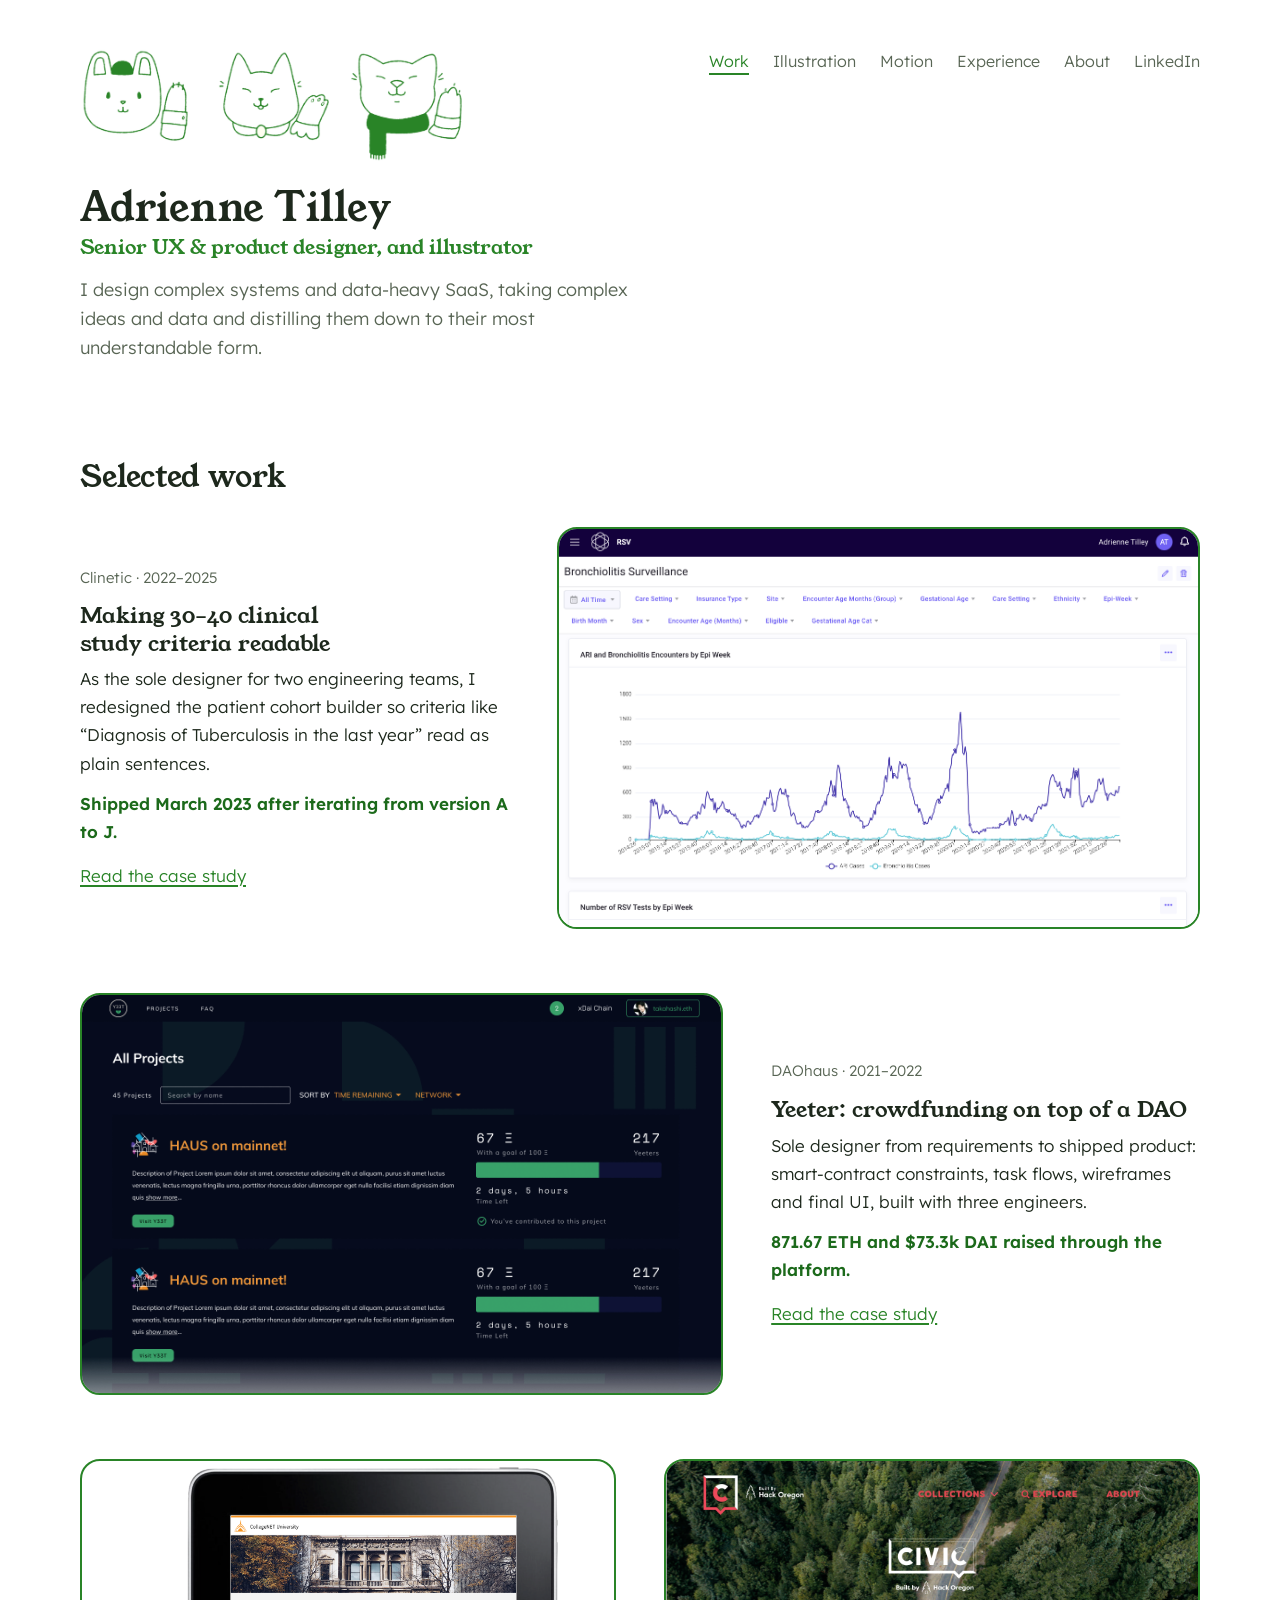
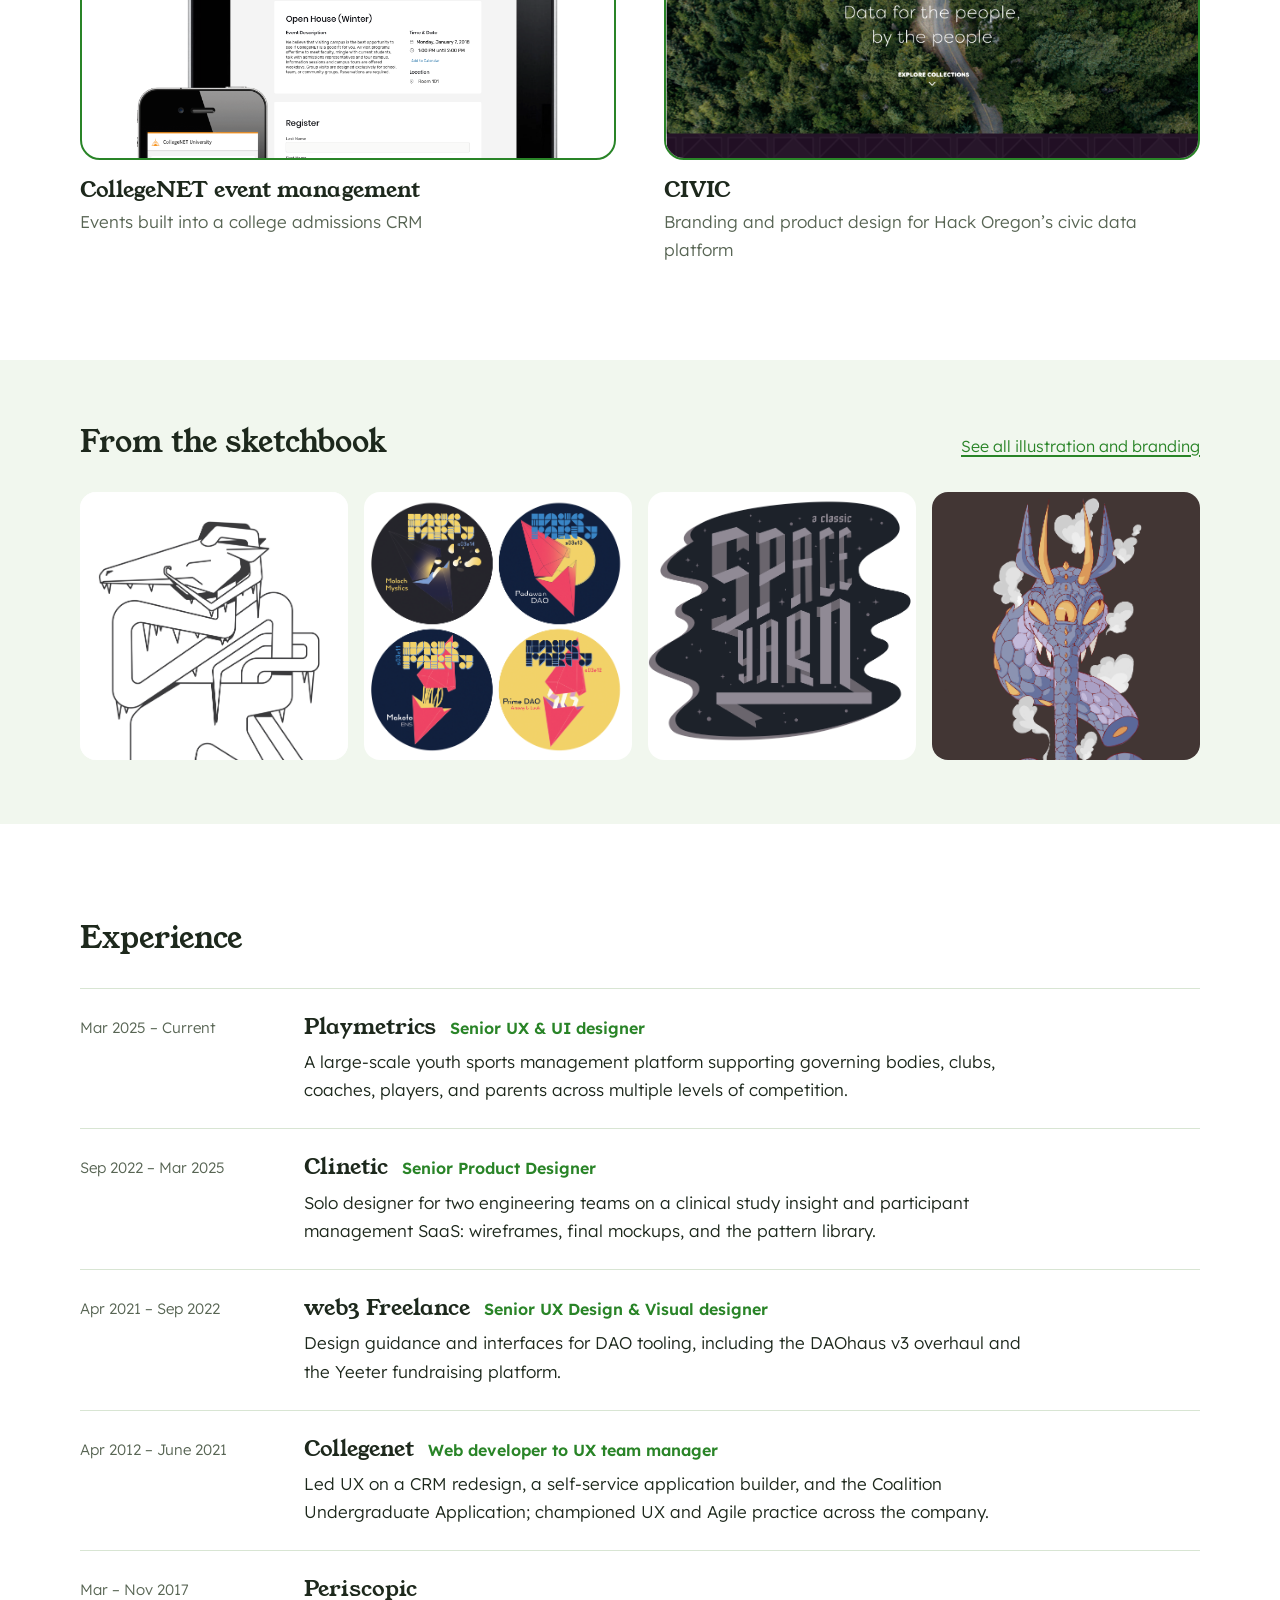
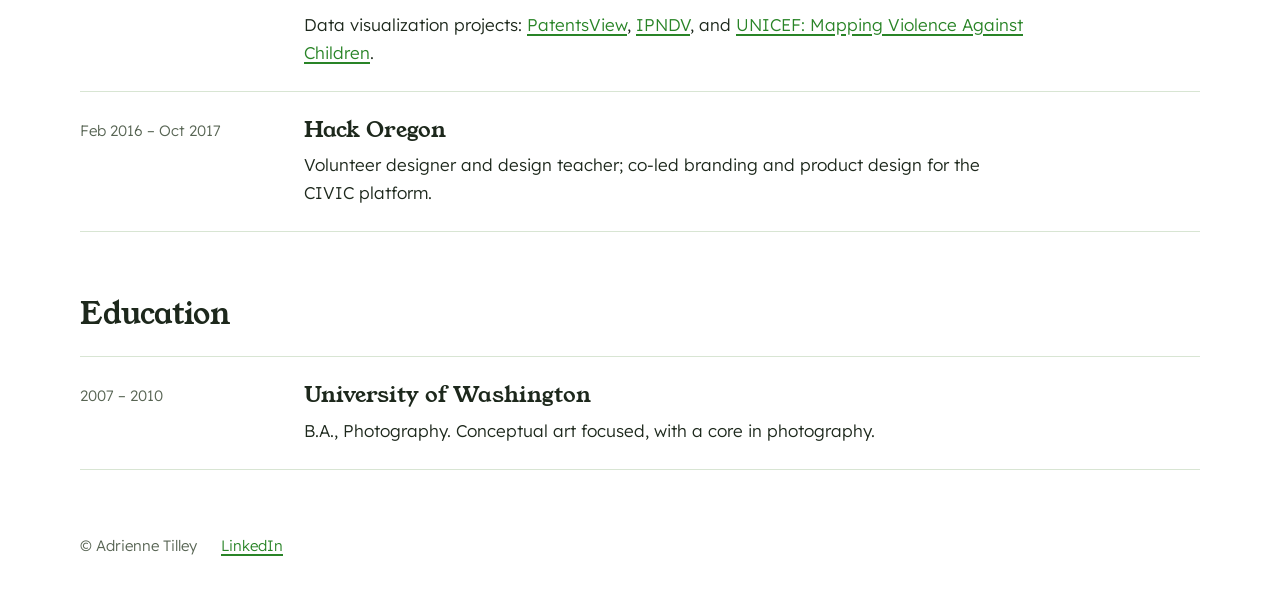
==== commit 8aad275b: "Ship homepage option D with shared header and mobile menu Case studies first with outcomes, sketchbo" ====
--- a/index.html
+++ b/index.html
@@ -3,10 +3,10 @@
 <head>
 <meta charset="utf-8">
 <meta name="viewport" content="width=device-width, initial-scale=1">
-<title>Adrienne Tilley — UX, Product Design & Illustration</title>
-<meta name="description" content="Adrienne Tilley is a senior UX and product designer specializing in complex systems, data-heavy SaaS, and information architecture.">
-<meta property="og:title" content="Adrienne Tilley — UX, Product Design & Illustration">
-<meta property="og:description" content="Adrienne Tilley is a senior UX and product designer specializing in complex systems, data-heavy SaaS, and information architecture.">
+<title>Adrienne Tilley — Senior UX & Product Designer</title>
+<meta name="description" content="Adrienne Tilley is a senior UX and product designer and illustrator working on complex systems and data-heavy SaaS.">
+<meta property="og:title" content="Adrienne Tilley — Senior UX & Product Designer">
+<meta property="og:description" content="Adrienne Tilley is a senior UX and product designer and illustrator working on complex systems and data-heavy SaaS.">
 <meta property="og:type" content="website">
 <link rel="preconnect" href="https://fonts.googleapis.com">
 <link rel="preconnect" href="https://fonts.gstatic.com" crossorigin>
@@ -14,117 +14,118 @@
 <link rel="stylesheet" href="style.css">
 </head>
 <body>
-<header class="site-header is-home">
-  
-  <nav><a href="./" aria-current="page">Home</a><a href="illustration/">Illustration/Branding</a><a href="motion/">Motion</a><a href="about-me/">About</a><a href="contact-us/">Contact</a></nav>
-</header>
-<main>
+<header class="site-header is-home"><div class="m-bar"><button type="button" class="m-open" aria-expanded="false" aria-controls="m-menu">Menu</button></div>
+<div class="m-menu" id="m-menu" hidden>
+  <div class="m-top"><button type="button" class="m-close"><svg aria-hidden="true" width="14" height="14" viewBox="0 0 14 14" fill="none" stroke="currentColor" stroke-width="2" stroke-linecap="round"><path d="M2 2l10 10M12 2L2 12"/></svg>Close</button></div>
+  <nav class="m-links" aria-label="Main"><a href="#work" class="m-item" aria-current="page">Work</a><a href="illustration/" class="m-item">Illustration</a><a href="motion/" class="m-item">Motion</a><a href="#experience" class="m-item">Experience</a><a href="about-me/" class="m-item">About</a><a href="https://www.linkedin.com/in/adrienne-tilley-713a1211a/" class="m-item">LinkedIn</a></nav>
+</div></header>
+<main class="home">
 
 <section class="hero">
-  <img class="hero-cats" src="images/hero-cats.gif" alt="Three hand-drawn cats waving hello" width="900" height="291">
-  <h1 class="hero-name">Adrienne Tilley</h1>
-  <p class="hero-role">UX, product design &amp; illustration</p>
-  <p class="lede">My passion is in the understanding and design of complex systems, deep architecture, and visual representations of these topics. I enjoy taking complex ideas and data and distilling it down to its most understandable form.</p>
+  <div class="hero-text">
+    <img class="hero-cats" src="images/hero-cats.gif" alt="Three hand-drawn cats waving hello" width="900" height="291">
+    <h1>Adrienne Tilley</h1>
+    <p class="hero-role">Senior UX &amp; product designer, and illustrator</p>
+    <p class="hero-intro">I design complex systems and data-heavy SaaS, taking complex ideas and data and distilling them down to their most understandable form.</p>
+  </div>
+  <nav class="d-nav" aria-label="Main"><a href="#work" aria-current="page">Work</a><a href="illustration/">Illustration</a><a href="motion/">Motion</a><a href="#experience">Experience</a><a href="about-me/">About</a><a href="https://www.linkedin.com/in/adrienne-tilley-713a1211a/">LinkedIn</a></nav>
 </section>
 
-<section>
-<h2 class="section-title">Work</h2>
-
-<article class="job">
-  <p class="when">Mar 2025 – Current</p>
-  <div class="what">
-  <h3>Playmetrics</h3>
-  <p class="role">Senior UX &amp; UI designer</p>
-  <p>Working on a large-scale youth sports management platform supporting governing bodies, clubs, coaches, players, and parents across multiple levels of competition.</p>
-</div>
-</article>
-
-<article class="job">
-  <p class="when">Sep 2022 – Mar 2025</p>
-  <div class="what">
-  <h3>Clinetic</h3>
-  <p class="role">Senior Product Designer</p>
-  <p>Clinical Study Insight and Participant Management Startup (SaaS)</p>
-  <p>Solo designer working with two engineering teams to take business requirements and execute them into wireframes, final mockups, and maintain a pattern library. Interfacing with health professionals to create interfaces for clinical study insights including chart creation and participant management.</p>
-  <a class="case" href="clinetic/"><img src="images/workqueue-presentation-eda017.png" alt="Clinetic work queue interface" loading="lazy"><span class="case-label">Healthcare Case Study</span><span class="case-cta">Read the case study</span></a>
-</div>
-</article>
-
-<article class="job">
-  <p class="when">Apr 2021 – Sep 2022</p>
-  <div class="what">
-  <h3>web3 Freelance</h3>
-  <p class="role">Senior UX Design &amp; Visual designer</p>
-  <p>Worked as a senior user experience and product designer. Providing design guidance and expertise to build out consistent and intuitive interfaces for new and innovated web3 technology in the DAO space.</p>
-
-  <h4>DAOhaus v3 Overhaul (Nov 21 – Feb 22)</h4>
-  <p>Jun 2022: a work in progress with two other designers. A reworking of the current DAO platform to incorporate technology updates as well as a number of usability improvements that have been needed.</p>
-  <figure><a href="images/screen-shot-2022-07-16-at-3-24-22-pm-06c1b5.png" class="zoom"><img src="images/screen-shot-2022-07-16-at-3-24-22-pm-06c1b5.png" alt="DAOhaus v3 interface" loading="lazy"></a></figure>
-
-  <h4>Yeeter Fundraising (Dec 21 – March 22)</h4>
-  <p>A small fundraising platform created as an add on for onboarding into a DAO on the DAOhaus platform. The platform was built to support a community funding round for DAOhaus and has collected around 871 ETH in the first 6 months it was made available to the public.</p>
-  <a class="case" href="daohausyeeter/"><img src="images/frame-1-98faca.png" alt="Yeeter fundraising platform" loading="lazy"><span class="case-label">Yeeter Fundraising platform ('22)</span><span class="case-cta">Read the case study</span></a>
-</div>
-</article>
-
-<article class="job">
-  <p class="when">Apr 2012 – June 2021</p>
-  <div class="what">
-  <h3>Collegenet</h3>
-  <p>Initially hired as a web developer then quickly moved into UX design and project management. Worked to push the importance of UX design and Agile software development methodologies across the company led to gaining more responsibility and the promotion to manager of the UX Team.</p>
-  <p>Projects over the course of my time there:</p>
-  <ul>
-    <li><strong>CRM Redesign</strong> (lead UX designer) — Working with a group of 5 developers and a mid-level UX designer to redesign a legacy CRM system to better accommodate the needs of the colleges and universities we worked with.</li>
-    <li><strong>Self-Service Application Builder</strong> (lead UX designer) — Building out a self-service college application form builder from scratch alongside one other designer. We worked to create a smooth experience that could handle the level of logic complexity that college’s require.</li>
-    <li><strong>Coalition Undergraduate Application</strong> (project manager/UX designer) — Helped build this product from the ground up as one of the lead Product Designers. Fully self-service forms, a large section for applicants to fill in common data, an interface for recommenders and counselors to add and edit documents, and ways for colleges to receive their applicant information.</li>
-  </ul>
-  <a class="case" href="case-study-cn/"><img src="images/admit-events-interface-1-155416.png" alt="Event management UI" loading="lazy"><span class="case-label">Event Management UI</span><span class="case-cta">Read the case study</span></a>
-</div>
-</article>
-
-<article class="job">
-  <p class="when">March – November 2017</p>
-  <div class="what">
-  <h3>Periscopic</h3>
-  <p>I worked on a few small projects for a data visualization firm, this included working on initial design and strategy of working with the data through to final production and QA of projects.</p>
-  <p><strong>Projects:</strong></p>
-  <ul>
-    <li><a href="https://patentsview.org/">PatentsView</a> (UI updates, UXR)</li>
-    <li><a href="https://www.ipndv.org/learn/dismantlement-interactive/">IPNDV: A Verifiable Path to Nuclear Weapon Dismantlement</a> (illustration) — illustrating the steps to dismantle nuclear weapons on the IPNDV website</li>
-    <li><a href="https://works.periscopic.com/unicef-child-violence/#all">UNICEF: Mapping Violence Against Children</a> (UX/UI designer)</li>
-  </ul>
-  <figure><img src="images/unicef-child-violence.png" alt="The childhood violence project for UNICEF" loading="lazy"><figcaption>The childhood violence project for UNICEF</figcaption></figure>
-</div>
-</article>
-
-<article class="job">
-  <p class="when">February 2016 – October 2017</p>
-  <div class="what">
-  <h3>Hack Oregon</h3>
-  <p>Hack Oregon is a volunteer-based non-profit that utilizes publicly available data to create data visualizations to help bring light to civic issues. I started as a volunteer for visual, interaction, and information design for projects. I moved into a role helping lead the creation and implementation of new branding and style guidelines for their platform <a href="http://civicplatform.org/">CIVIC</a>.</p>
-  <p>I’ve also taught courses and workshops in design thinking, information design, and software design foundations through their Hack University educational branch.</p>
-  <a class="case" href="case-study-cn-1/"><img src="images/port-civic-1-sm-155416.png" alt="CIVIC product design" loading="lazy"><span class="case-label">CIVIC Product Design</span><span class="case-cta">Read the case study</span></a>
-</div>
-</article>
+<section class="sec" id="work">
+  <h2>Selected work</h2>
+  <div class="cs-list">
+    <article class="cs cs-flip">
+      <a class="cs-media" href="clinetic/" tabindex="-1" aria-hidden="true"><img class="case-img" src="images/clinetic-dashboard-9d0827.png" alt="" loading="lazy"></a>
+      <div class="cs-text">
+        <p class="cs-meta">Clinetic · 2022–2025</p>
+        <h3>Making 30–40 clinical study criteria readable</h3>
+        <p>As the sole designer for two engineering teams, I redesigned the patient cohort builder so criteria like “Diagnosis of Tuberculosis in the last year” read as plain sentences.</p>
+        <p class="cs-outcome">Shipped March 2023 after iterating from version A to J.</p>
+        <a href="clinetic/">Read the case study</a>
+      </div>
+    </article>
+    <article class="cs">
+      <a class="cs-media" href="daohausyeeter/" tabindex="-1" aria-hidden="true"><img class="case-img" src="images/frame-1-98faca.png" alt="" loading="lazy"></a>
+      <div class="cs-text">
+        <p class="cs-meta">DAOhaus · 2021–2022</p>
+        <h3>Yeeter: crowdfunding on top of a DAO</h3>
+        <p>Sole designer from requirements to shipped product: smart-contract constraints, task flows, wireframes and final UI, built with three engineers.</p>
+        <p class="cs-outcome">871.67 ETH and $73.3k DAI raised through the platform.</p>
+        <a href="daohausyeeter/">Read the case study</a>
+      </div>
+    </article>
+  </div>
+  <div class="cards">
+    <a class="card" href="case-study-cn/">
+      <img class="case-img" src="images/admit-events-interface-1-155416.png" alt="CollegeNET event management interface" loading="lazy">
+      <span class="card-title">CollegeNET event management</span>
+      <span class="card-sub">Events built into a college admissions CRM</span>
+    </a>
+    <a class="card" href="case-study-cn-1/">
+      <img class="case-img" src="images/port-civic-1-sm-155416.png" alt="CIVIC platform landing page" loading="lazy">
+      <span class="card-title">CIVIC</span>
+      <span class="card-sub">Branding and product design for Hack Oregon’s civic data platform</span>
+    </a>
+  </div>
 </section>
 
-<section>
-<h2 class="section-title">Education</h2>
-<article class="job">
-  <p class="when">2007 – 2010</p>
-  <div class="what">
-  <h3>University of Washington</h3>
-  <p>Bachelor of Arts (B.A.), Photography — Conceptual art focused, explored a variety of mediums with a core in photography.</p>
+<section class="band">
+  <div class="band-inner">
+    <div class="band-head">
+      <h2>From the sketchbook</h2>
+      <a href="illustration/">See all illustration and branding</a>
+    </div>
+    <div class="sketches">
+      <img src="images/dragon-ice-fa147a.png" alt="Ice dragon illustration" loading="lazy">
+      <img src="images/portfolio-poaps-efd5cc.png" alt="Podcast extras artwork" loading="lazy">
+      <img src="images/ssbc-spaceyarn-copy-155417.png" alt="Space yarn lettering" loading="lazy">
+      <img src="images/illustration6-2-162136.png" alt="Digital painting" loading="lazy">
+    </div>
+  </div>
+</section>
+
+<section class="sec" id="experience">
+  <h2>Experience</h2>
+  <div class="xp-list">
+    <div class="xp">
+  <p class="xp-when">Mar 2025 – Current</p>
+  <div class="xp-what"><h3>Playmetrics <span class="xp-role">Senior UX &amp; UI designer</span></h3><p>A large-scale youth sports management platform supporting governing bodies, clubs, coaches, players, and parents across multiple levels of competition.</p></div>
 </div>
-</article>
+    <div class="xp">
+  <p class="xp-when">Sep 2022 – Mar 2025</p>
+  <div class="xp-what"><h3>Clinetic <span class="xp-role">Senior Product Designer</span></h3><p>Solo designer for two engineering teams on a clinical study insight and participant management SaaS: wireframes, final mockups, and the pattern library.</p></div>
+</div>
+    <div class="xp">
+  <p class="xp-when">Apr 2021 – Sep 2022</p>
+  <div class="xp-what"><h3>web3 Freelance <span class="xp-role">Senior UX Design &amp; Visual designer</span></h3><p>Design guidance and interfaces for DAO tooling, including the DAOhaus v3 overhaul and the Yeeter fundraising platform.</p></div>
+</div>
+    <div class="xp">
+  <p class="xp-when">Apr 2012 – June 2021</p>
+  <div class="xp-what"><h3>Collegenet <span class="xp-role">Web developer to UX team manager</span></h3><p>Led UX on a CRM redesign, a self-service application builder, and the Coalition Undergraduate Application; championed UX and Agile practice across the company.</p></div>
+</div>
+    <div class="xp">
+  <p class="xp-when">Mar – Nov 2017</p>
+  <div class="xp-what"><h3>Periscopic</h3><p>Data visualization projects: <a href="https://patentsview.org/">PatentsView</a>, <a href="https://www.ipndv.org/learn/dismantlement-interactive/">IPNDV</a>, and <a href="https://works.periscopic.com/unicef-child-violence/#all">UNICEF: Mapping Violence Against Children</a>.</p></div>
+</div>
+    <div class="xp">
+  <p class="xp-when">Feb 2016 – Oct 2017</p>
+  <div class="xp-what"><h3>Hack Oregon</h3><p>Volunteer designer and design teacher; co-led branding and product design for the CIVIC platform.</p></div>
+</div>
+  </div>
+  <h2 class="edu">Education</h2>
+  <div class="xp-list">
+    <div class="xp">
+  <p class="xp-when">2007 – 2010</p>
+  <div class="xp-what"><h3>University of Washington</h3><p>B.A., Photography. Conceptual art focused, with a core in photography.</p></div>
+</div>
+  </div>
 </section>
 
 </main>
 <footer class="site-footer">
   <span>© Adrienne Tilley</span>
   <a href="https://www.linkedin.com/in/adrienne-tilley-713a1211a/">LinkedIn</a>
-  <a href="contact-us/">Contact</a>
 </footer>
-<script src="lightbox.js" defer></script>
+<script src="site.js" defer></script>
 </body>
 </html>
--- a/style.css
+++ b/style.css
@@ -1,180 +1,248 @@
-/* adrienne.fyi — colors pulled from the waving-cats drawing */
+/* adrienne.fyi — option D. Colors from the waving-cats drawing. */
 :root {
-  --paper: #ffffff;      /* matches the GIF background exactly */
+  --paper: #ffffff;
   --ink: #298427;        /* the drawing's line color */
-  --ink-deep: #1c6a1b;   /* hover / pressed */
-  --text: #1d281c;       /* green-tinted near-black */
+  --ink-deep: #1c6a1b;
+  --text: #1d281c;
   --muted: #586554;
   --rule: #d8e5d3;
   --wash: #f1f7ee;
-  --round: 18px;         /* echoes the soft, round cat heads */
-  --read: 40rem;
-  --wide: 70rem;
   --serif: "Young Serif", Georgia, serif;
   --sans: "Lexend", -apple-system, "Segoe UI", sans-serif;
+  --col: 1120px;         /* one alignment edge for everything */
+  --gutter: 24px;
+  --section: 96px;
   color-scheme: light;
 }
+@media (max-width: 900px) {
+  :root { --gutter: 20px; --section: 56px; }
+}
 
 * { box-sizing: border-box; }
-html { -webkit-text-size-adjust: 100%; }
-body {
-  margin: 0;
-  background: var(--paper);
-  color: var(--text);
-  font: 300 1.0625rem/1.7 var(--sans);
-}
+html { -webkit-text-size-adjust: 100%; scroll-behavior: smooth; }
+@media (prefers-reduced-motion: reduce) { html { scroll-behavior: auto; } }
+body { margin: 0; overflow-x: clip; background: var(--paper); color: var(--text); font: 300 17px/1.65 var(--sans); }
 img { max-width: 100%; height: auto; display: block; }
-
 a { color: var(--ink); text-decoration-thickness: 1.5px; text-underline-offset: 0.2em; }
-a:hover { color: var(--ink-deep); text-decoration-thickness: 2.5px; }
+a:hover { color: var(--ink-deep); }
 :focus-visible { outline: 2.5px solid var(--ink); outline-offset: 3px; border-radius: 4px; }
-
-h1, h2, h3, h4 { font-family: var(--serif); font-weight: 400; line-height: 1.15; color: var(--text); }
-h1 { font-size: clamp(2.2rem, 5vw, 3.2rem); margin: 1.2em 0 0.4em; }
-h2 { font-size: 1.75rem; margin: 2.2em 0 0.6em; }
-h3 { font-size: 1.3rem; margin: 1.8em 0 0.4em; }
-h4 { font-size: 1.1rem; margin: 1.6em 0 0.3em; }
+strong, b { font-weight: 600; }
 p, ul, ol { margin: 0 0 1em; }
 li { margin-bottom: 0.4em; }
-strong, b { font-weight: 600; }
-hr { border: 0; border-top: 1.5px solid var(--rule); margin: 3.5em 0; }
+hr { border: 0; border-top: 1.5px solid var(--rule); margin: 56px 0; }
+
+/* type scale: H1 40 / H2 30 / H3 22 */
+h1, h2, h3, h4 { font-family: var(--serif); font-weight: 400; color: var(--text); text-wrap: balance; }
+h1 { font-size: 40px; line-height: 1.1; margin: 0 0 16px; }
+h2 { font-size: 30px; line-height: 1.2; margin: 56px 0 16px; }
+h3 { font-size: 22px; line-height: 1.25; margin: 40px 0 8px; }
+h4 { font-size: 18px; line-height: 1.3; margin: 32px 0 8px; }
+@media (max-width: 900px) {
+  h1 { font-size: 34px; }
+  h2 { font-size: 26px; }
+  h3 { font-size: 20px; }
+}
 
 /* ---------- header ---------- */
-.site-header {
-  max-width: var(--wide);
+.top {
+  max-width: calc(var(--col) + 2 * var(--gutter));
   margin: 0 auto;
-  padding: 1.5rem 1.25rem;
-  display: flex;
-  flex-wrap: wrap;
-  align-items: baseline;
-  justify-content: space-between;
-  gap: 0.75rem 2rem;
-}
-.site-header.is-home { justify-content: flex-end; }
-.brand { font-family: var(--serif); font-size: 1.35rem; color: var(--text); text-decoration: none; }
+  padding: 32px var(--gutter) 0;
+  display: flex; flex-wrap: wrap; align-items: baseline; justify-content: space-between; gap: 12px 40px;
+}
+.brand { font-family: var(--serif); font-size: 22px; color: var(--text); text-decoration: none; }
 .brand:hover { color: var(--ink); }
-.site-header nav { display: flex; flex-wrap: wrap; gap: 0.25rem 1.4rem; }
-.site-header nav a { color: var(--muted); text-decoration: none; padding: 0.2em 0; }
-.site-header nav a:hover { color: var(--ink); }
-.site-header nav a[aria-current="page"] { color: var(--ink); text-decoration: underline; text-decoration-thickness: 2px; }
-
-/* ---------- main column ---------- */
-main { max-width: var(--wide); margin: 0 auto; padding: 0 1.25rem 4rem; }
-main > :where(h1, h2, h3, h4, p, ul, ol, dl, hr) { max-width: var(--read); }
-
-/* ---------- home hero ---------- */
-.hero { padding: 1rem 0 0; max-width: var(--read); }
-.hero-cats { width: min(100%, 25rem); margin-left: -0.6rem; }
-.hero-name { font-size: clamp(2.8rem, 8vw, 4.4rem); margin: 0.35em 0 0; letter-spacing: -0.01em; }
-.hero-role { font-family: var(--serif); font-size: 1.35rem; color: var(--ink); margin: 0.25em 0 1.1em; }
-.lede { font-size: 1.2rem; line-height: 1.6; color: var(--muted); max-width: var(--read); }
-
-/* ---------- timeline (home) ---------- */
-.section-title { font-size: 1.9rem; margin-top: 1.6em; padding-top: 0.9em; border-top: 1.5px solid var(--rule); max-width: none; }
-.job {
-  display: grid;
-  grid-template-columns: 10rem minmax(0, var(--read));
-  gap: 0 2.5rem;
-  margin: 2.6rem 0;
-}
-.when { color: var(--muted); font-size: 0.95rem; margin: 0.35em 0 0; }
-.what > h3 { margin-top: 0; }
-.what > :last-child { margin-bottom: 0; }
-.role { color: var(--ink); font-weight: 600; margin: -0.2em 0 0.7em; }
-@media (max-width: 760px) {
-  .job { grid-template-columns: 1fr; }
-  .when { margin: 0 0 0.3em; }
-}
-
-/* case-study links: outlined like the drawings */
-.case {
-  display: block;
-  margin: 1.5rem 0 0.5rem;
-  text-decoration: none;
-  color: var(--text);
-}
-.case img {
-  border: 2px solid var(--ink);
-  border-radius: var(--round);
-  background: var(--paper);
-}
-.case-label { display: block; font-family: var(--serif); font-size: 1.1rem; margin-top: 0.7rem; }
-.case-cta { color: var(--ink); text-decoration: underline; text-decoration-thickness: 1.5px; text-underline-offset: 0.2em; }
-.case:hover img { border-color: var(--ink-deep); border-width: 3px; margin: -1px; }
-.case:hover .case-cta { color: var(--ink-deep); text-decoration-thickness: 2.5px; }
-
-/* ---------- figures ---------- */
-figure { margin: 2.2rem 0; }
-.what figure { margin: 1.5rem 0; }
-figure img { width: 100%; border: 1.5px solid var(--rule); border-radius: 10px; background: var(--paper); }
-figcaption { color: var(--muted); font-size: 0.92rem; margin-top: 0.6rem; max-width: var(--read); }
+.d-nav { display: flex; flex-wrap: wrap; justify-content: flex-end; gap: 8px 24px; font-size: 16px; }
+.d-nav a { color: var(--muted); text-decoration: none; padding: 4px 0; }
+.d-nav a:hover { color: var(--ink); }
+.d-nav a[aria-current="page"] { color: var(--ink); text-decoration: underline; text-decoration-thickness: 2px; text-underline-offset: 6px; }
+
+/* mobile + tablet portrait: green bar with a centered Menu button */
+.m-bar { display: none; }
+@media (max-width: 900px) {
+  .m-bar { display: flex; justify-content: center; background: var(--ink); padding: 6px var(--gutter); }
+  .d-nav, .top .d-nav { display: none; }
+  .top { padding-top: 24px; }
+}
+.m-open, .m-close {
+  min-height: 44px; padding: 0 16px; border: 0; border-radius: 999px; cursor: pointer;
+  font: 600 16px var(--sans); display: inline-flex; align-items: center; gap: 8px;
+}
+.m-open { background: transparent; color: #fff; }
+.m-close { background: #fff; color: var(--ink-deep); }
+.m-open:focus-visible, .m-close:focus-visible { outline-color: #fff; }
+
+.m-menu {
+  position: fixed; inset: 0; z-index: 50; overflow-y: auto;
+  background: var(--ink); color: #fff;
+  padding: 6px var(--gutter) 40px;
+  display: flex; flex-direction: column;
+}
+.m-menu[hidden] { display: none; }
+.m-top { display: flex; justify-content: center; }
+.m-links { display: flex; flex-direction: column; align-items: flex-end; gap: 12px; margin-top: 72px; text-align: right; }
+.m-links a { font: 300 28px/1.3 var(--sans); color: #fff; text-decoration: none; padding: 2px 0; }
+.m-links a[aria-current="page"] { text-decoration: underline; text-decoration-thickness: 1.5px; text-underline-offset: 6px; }
+.m-links a:hover { color: #fff; text-decoration: underline; }
+
+@keyframes menuSwipe { from { transform: translateX(100%); } to { transform: translateX(0); } }
+@keyframes menuItem { from { opacity: 0; transform: translateX(32px); } to { opacity: 1; transform: translateX(0); } }
+.m-menu.is-open { animation: menuSwipe 420ms cubic-bezier(.22,.8,.24,1) both; }
+.m-menu.is-open .m-item { animation: menuItem 360ms cubic-bezier(.22,.8,.24,1) both; }
+.m-menu.is-open .m-item:nth-child(1) { animation-delay: 180ms; }
+.m-menu.is-open .m-item:nth-child(2) { animation-delay: 230ms; }
+.m-menu.is-open .m-item:nth-child(3) { animation-delay: 280ms; }
+.m-menu.is-open .m-item:nth-child(4) { animation-delay: 330ms; }
+.m-menu.is-open .m-item:nth-child(5) { animation-delay: 380ms; }
+.m-menu.is-open .m-item:nth-child(6) { animation-delay: 430ms; }
+@media (prefers-reduced-motion: reduce) {
+  .m-menu.is-open, .m-menu.is-open .m-item { animation: none; }
+}
+body.menu-open { overflow: hidden; }
+
+/* ---------- layout ---------- */
+main { max-width: calc(var(--col) + 2 * var(--gutter)); margin: 0 auto; padding: 0 var(--gutter); }
+main.home { padding-bottom: 0; }
+main.inner { padding-top: 40px; padding-bottom: 24px; }
+main.inner > :where(h1, h2, h3, h4, p, ul, ol, dl) { max-width: 720px; }
+main.inner > h1:first-child, main.inner > :first-child h1 { margin-top: 0; }
+
+/* ---------- home: hero ---------- */
+.hero {
+  padding-top: 40px;
+  display: flex; flex-wrap: wrap; align-items: flex-start; justify-content: space-between; gap: 24px 48px;
+}
+.hero-text { flex: 1 1 360px; max-width: 660px; min-width: 0; }
+.hero-cats { width: 100%; max-width: 403px; margin-left: -8px; }
+.hero h1 { margin: 16px 0 0; }
+.hero-role { font-family: var(--serif); font-size: 20px; line-height: 1.3; color: var(--ink); margin: 4px 0 16px; text-wrap: balance; }
+.hero-intro { font-size: 18px; line-height: 1.6; color: var(--muted); margin: 0; text-wrap: pretty; }
+.hero .d-nav { flex: 0 0 auto; padding-top: 4px; }
+@media (max-width: 900px) {
+  .hero { padding-top: 24px; }
+  .hero-text { flex-basis: 100%; }
+  .hero-cats { max-width: min(403px, 100%); }
+}
+
+/* ---------- home: sections ---------- */
+.sec { padding-top: var(--section); }
+.sec > h2 { margin: 0 0 32px; }
+@media (max-width: 900px) { .sec > h2 { margin-bottom: 20px; } }
+
+.cs-list { display: flex; flex-direction: column; gap: 64px; }
+.cs { display: flex; flex-wrap: wrap; align-items: center; gap: 24px 48px; margin: 0; }
+.cs-flip .cs-media { order: 2; }
+.cs-media { flex: 3 1 480px; min-width: 0; display: block; }
+.cs-text { flex: 2 1 320px; min-width: 0; }
+.case-img {
+  width: 100%; aspect-ratio: 16 / 10; object-fit: cover; object-position: top;
+  border: 2px solid var(--ink); border-radius: 20px; background: var(--paper);
+}
+.cs-media:hover .case-img { border-color: var(--ink-deep); }
+.cs-meta { color: var(--muted); font-size: 15px; margin: 0 0 4px; }
+.cs-text h3 { margin: 0 0 8px; }
+.cs-text p { margin: 0 0 12px; }
+.cs-text .cs-outcome { font-weight: 600; color: var(--ink-deep); margin-bottom: 16px; }
+@media (max-width: 900px) {
+  .cs-list { gap: 40px; }
+  .cs { gap: 16px; }
+  /* stacked: image always first */
+  .cs-flip .cs-media { order: 0; }
+}
+
+.cards { display: grid; grid-template-columns: repeat(auto-fit, minmax(min(100%, 420px), 1fr)); gap: 32px 48px; margin-top: 64px; }
+.card { display: block; text-decoration: none; color: var(--text); }
+.card .case-img { aspect-ratio: 16 / 9; }
+.card:hover .case-img { border-color: var(--ink-deep); }
+.card-title { display: block; font-family: var(--serif); font-size: 22px; line-height: 1.25; margin-top: 16px; }
+.card-sub { display: block; color: var(--muted); margin-top: 4px; }
+.card:hover .card-title { color: var(--ink-deep); }
+@media (max-width: 900px) {
+  .cards { margin-top: 40px; gap: 32px; }
+  .card-title { font-size: 20px; }
+}
+
+/* sketchbook band runs full-bleed */
+.band {
+  margin: var(--section) calc(50% - 50vw) 0;
+  padding: 64px var(--gutter);
+  background: var(--wash);
+}
+.band-inner { max-width: var(--col); margin: 0 auto; }
+.band-head { display: flex; flex-wrap: wrap; justify-content: space-between; align-items: baseline; gap: 8px 24px; margin-bottom: 32px; }
+.band-head h2 { margin: 0; }
+.band-head a { font-size: 16px; }
+.sketches { display: grid; grid-template-columns: repeat(4, minmax(0, 1fr)); gap: 16px; }
+.sketches img { width: 100%; aspect-ratio: 1 / 1; object-fit: cover; object-position: top; border-radius: 16px; background: var(--paper); }
+@media (max-width: 900px) {
+  .band { padding: 40px var(--gutter); }
+  .band-head { margin-bottom: 20px; }
+  .sketches { grid-template-columns: repeat(2, minmax(0, 1fr)); gap: 12px; }
+}
+
+.xp-list { border-top: 1.5px solid var(--rule); }
+.xp { display: flex; flex-wrap: wrap; gap: 4px 48px; padding: 24px 0; border-bottom: 1.5px solid var(--rule); }
+.xp-when { flex: 0 0 176px; margin: 3px 0 0; font-size: 15px; color: var(--muted); }
+.xp-what { flex: 999 1 420px; max-width: 720px; min-width: 0; }
+.xp-what h3 { margin: 0; }
+.xp-role { font: 600 16px/1.4 var(--sans); color: var(--ink); margin-left: 8px; }
+.xp-what p { margin: 8px 0 0; }
+.edu { margin: 64px 0 24px !important; }
+@media (max-width: 900px) {
+  .xp { padding: 18px 0; }
+  .xp-when { flex-basis: 100%; margin: 0; }
+  .xp-role { display: block; margin: 2px 0 0; }
+  .edu { margin-top: 40px !important; }
+}
+
+/* ---------- inner pages ---------- */
+.lede { font-size: 18px; color: var(--muted); max-width: 720px; text-wrap: pretty; }
+.dates-inline { font-family: var(--sans); font-size: 16px; color: var(--muted); margin-left: 8px; }
+.hint { color: var(--muted); }
+
+figure { margin: 32px 0; }
+figure img { width: 100%; border: 1.5px solid var(--rule); border-radius: 12px; background: var(--paper); }
+figcaption { color: var(--muted); font-size: 15px; margin-top: 8px; max-width: 720px; }
 .zoom { cursor: zoom-in; display: block; }
 
-.grid { display: grid; gap: 1rem; margin: 2.2rem 0; }
+.grid { display: grid; gap: 16px; margin: 32px 0; }
 .grid figure { margin: 0; }
 .cols-2 { grid-template-columns: repeat(2, minmax(0, 1fr)); }
 .cols-3 { grid-template-columns: repeat(3, minmax(0, 1fr)); }
 .cols-4 { grid-template-columns: repeat(4, minmax(0, 1fr)); }
-@media (max-width: 760px) { .cols-3, .cols-4 { grid-template-columns: repeat(2, minmax(0, 1fr)); } }
-@media (max-width: 480px) { .grid { grid-template-columns: 1fr; } }
-
-.masonry { columns: 3 17rem; column-gap: 1rem; margin: 2.2rem 0; }
-.masonry figure { break-inside: avoid; margin: 0 0 1rem; }
-
-.hint { color: var(--muted); }
-.dates-inline { font-family: var(--sans); font-size: 1rem; color: var(--muted); margin-left: 0.4em; }
-
-/* ---------- case study facts (Yeeter) ---------- */
-.facts { display: grid; gap: 1rem; margin: 1.5rem 0 2rem; padding: 1.25rem 1.5rem; background: var(--wash); border-radius: var(--round); }
-.facts dt { font-weight: 600; color: var(--ink); }
+@media (max-width: 900px) { .cols-3, .cols-4 { grid-template-columns: repeat(2, minmax(0, 1fr)); } }
+@media (max-width: 520px) { .grid { grid-template-columns: 1fr; } }
+
+.masonry { columns: 3 260px; column-gap: 16px; margin: 32px 0; }
+.masonry figure { break-inside: avoid; margin: 0 0 16px; }
+
+.facts { display: grid; gap: 12px; margin: 24px 0 32px; padding: 20px 24px; background: var(--wash); border-radius: 16px; max-width: 720px; }
+.facts dt { font-weight: 600; color: var(--ink-deep); }
 .facts dd { margin: 0; }
 
-/* ---------- about / contact ---------- */
-.about {
-  display: grid;
-  grid-template-columns: minmax(0, 1fr) minmax(0, 1.3fr);
-  gap: 3rem;
-  align-items: center;
-  margin: 2rem 0;
-}
+.about { display: grid; grid-template-columns: minmax(0, 1fr) minmax(0, 1.3fr); gap: 48px; align-items: center; margin: 16px 0 32px; }
 .about figure { margin: 0; }
 .about h1 { margin-top: 0; }
-@media (max-width: 760px) { .about { grid-template-columns: 1fr; gap: 1.5rem; } }
-.actions { display: flex; flex-wrap: wrap; gap: 0.75rem; margin-top: 1.5rem; }
+@media (max-width: 760px) { .about { grid-template-columns: 1fr; gap: 24px; } }
+.actions { display: flex; flex-wrap: wrap; gap: 12px; margin-top: 24px; }
 .btn {
-  display: inline-block;
-  padding: 0.65em 1.3em;
-  border: 2px solid var(--ink);
-  border-radius: 999px;
-  background: var(--ink);
-  color: #fff;
-  font-weight: 600;
-  text-decoration: none;
+  display: inline-flex; align-items: center; min-height: 44px; padding: 0 20px;
+  border: 2px solid var(--ink); border-radius: 999px; background: var(--ink); color: #fff;
+  font-weight: 600; text-decoration: none;
 }
 .btn:hover { background: var(--ink-deep); border-color: var(--ink-deep); color: #fff; }
-.btn.ghost { background: var(--paper); color: var(--ink); }
-.btn.ghost:hover { background: var(--wash); color: var(--ink-deep); }
-
-/* ---------- motion ---------- */
-.video-placeholder {
-  aspect-ratio: 16 / 9; display: grid; place-items: center;
-  border: 2px dashed var(--rule); border-radius: var(--round); color: var(--muted);
-}
-.video iframe { width: 100%; aspect-ratio: 16 / 9; height: auto; border: 0; border-radius: var(--round); }
+
+.video-placeholder { aspect-ratio: 16 / 9; display: grid; place-items: center; border: 2px dashed var(--rule); border-radius: 16px; color: var(--muted); }
+.video iframe { width: 100%; aspect-ratio: 16 / 9; height: auto; border: 0; border-radius: 16px; }
 
 /* ---------- footer ---------- */
 .site-footer {
-  width: calc(100% - 2.5rem); max-width: calc(var(--wide) - 2.5rem); margin: 0 auto; padding: 1.75rem 0 2.5rem;
-  border-top: 1.5px solid var(--rule);
-  display: flex; flex-wrap: wrap; gap: 0.5rem 1.5rem; color: var(--muted); font-size: 0.95rem;
-}
+  max-width: calc(var(--col) + 2 * var(--gutter)); margin: 0 auto;
+  padding: 64px var(--gutter) 40px;
+  display: flex; flex-wrap: wrap; gap: 8px 24px; font-size: 15px; color: var(--muted);
+}
+@media (max-width: 900px) { .site-footer { padding: 40px var(--gutter) 32px; } }
 
 /* ---------- lightbox ---------- */
-.lightbox {
-  position: fixed; inset: 0; z-index: 100; padding: 1.5rem;
-  display: grid; place-items: center; cursor: zoom-out;
-  background: rgba(255, 255, 255, 0.96);
-}
-.lightbox img { max-width: 100%; max-height: 100%; width: auto; border: 1.5px solid var(--rule); border-radius: 10px; }
-
-@media (prefers-reduced-motion: reduce) { * { transition: none !important; } }
+.lightbox { position: fixed; inset: 0; z-index: 100; padding: 24px; display: grid; place-items: center; cursor: zoom-out; background: rgba(255, 255, 255, 0.96); }
+.lightbox img { max-width: 100%; max-height: 100%; width: auto; border: 1.5px solid var(--rule); border-radius: 12px; }
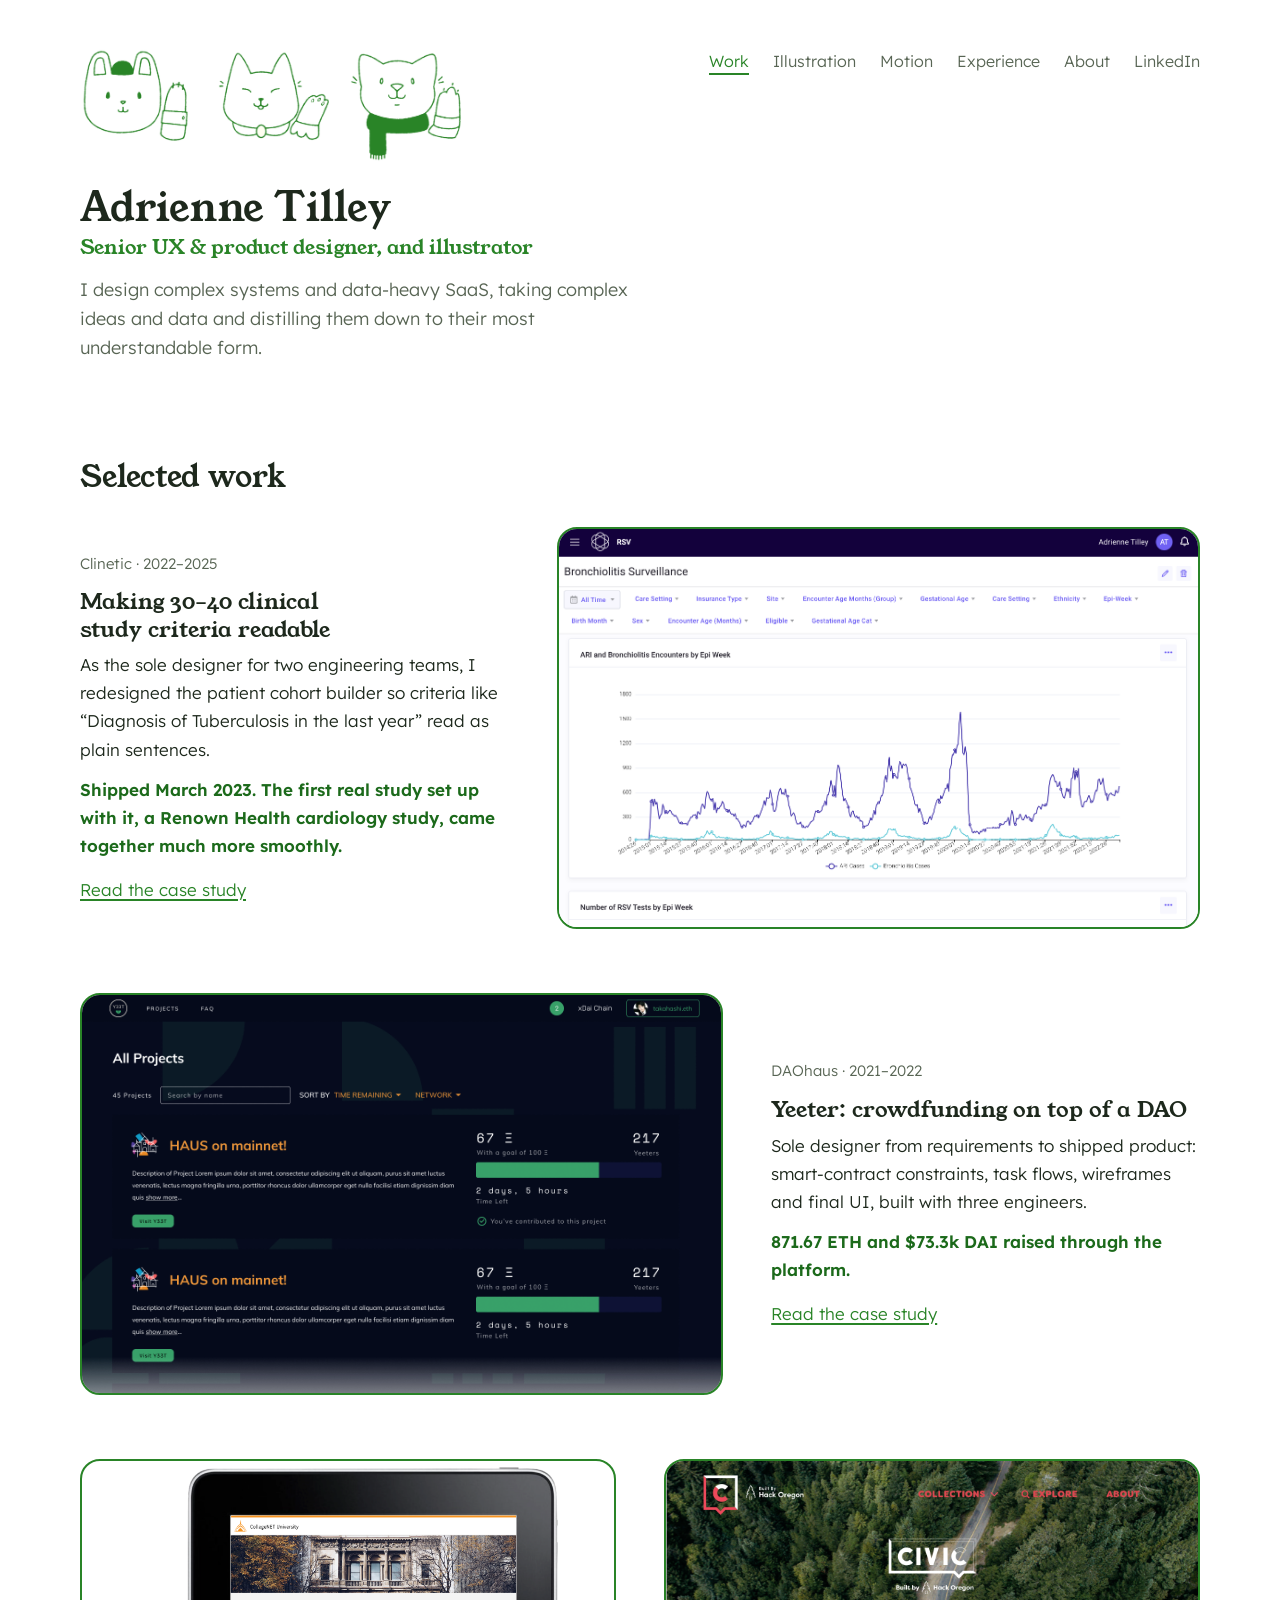
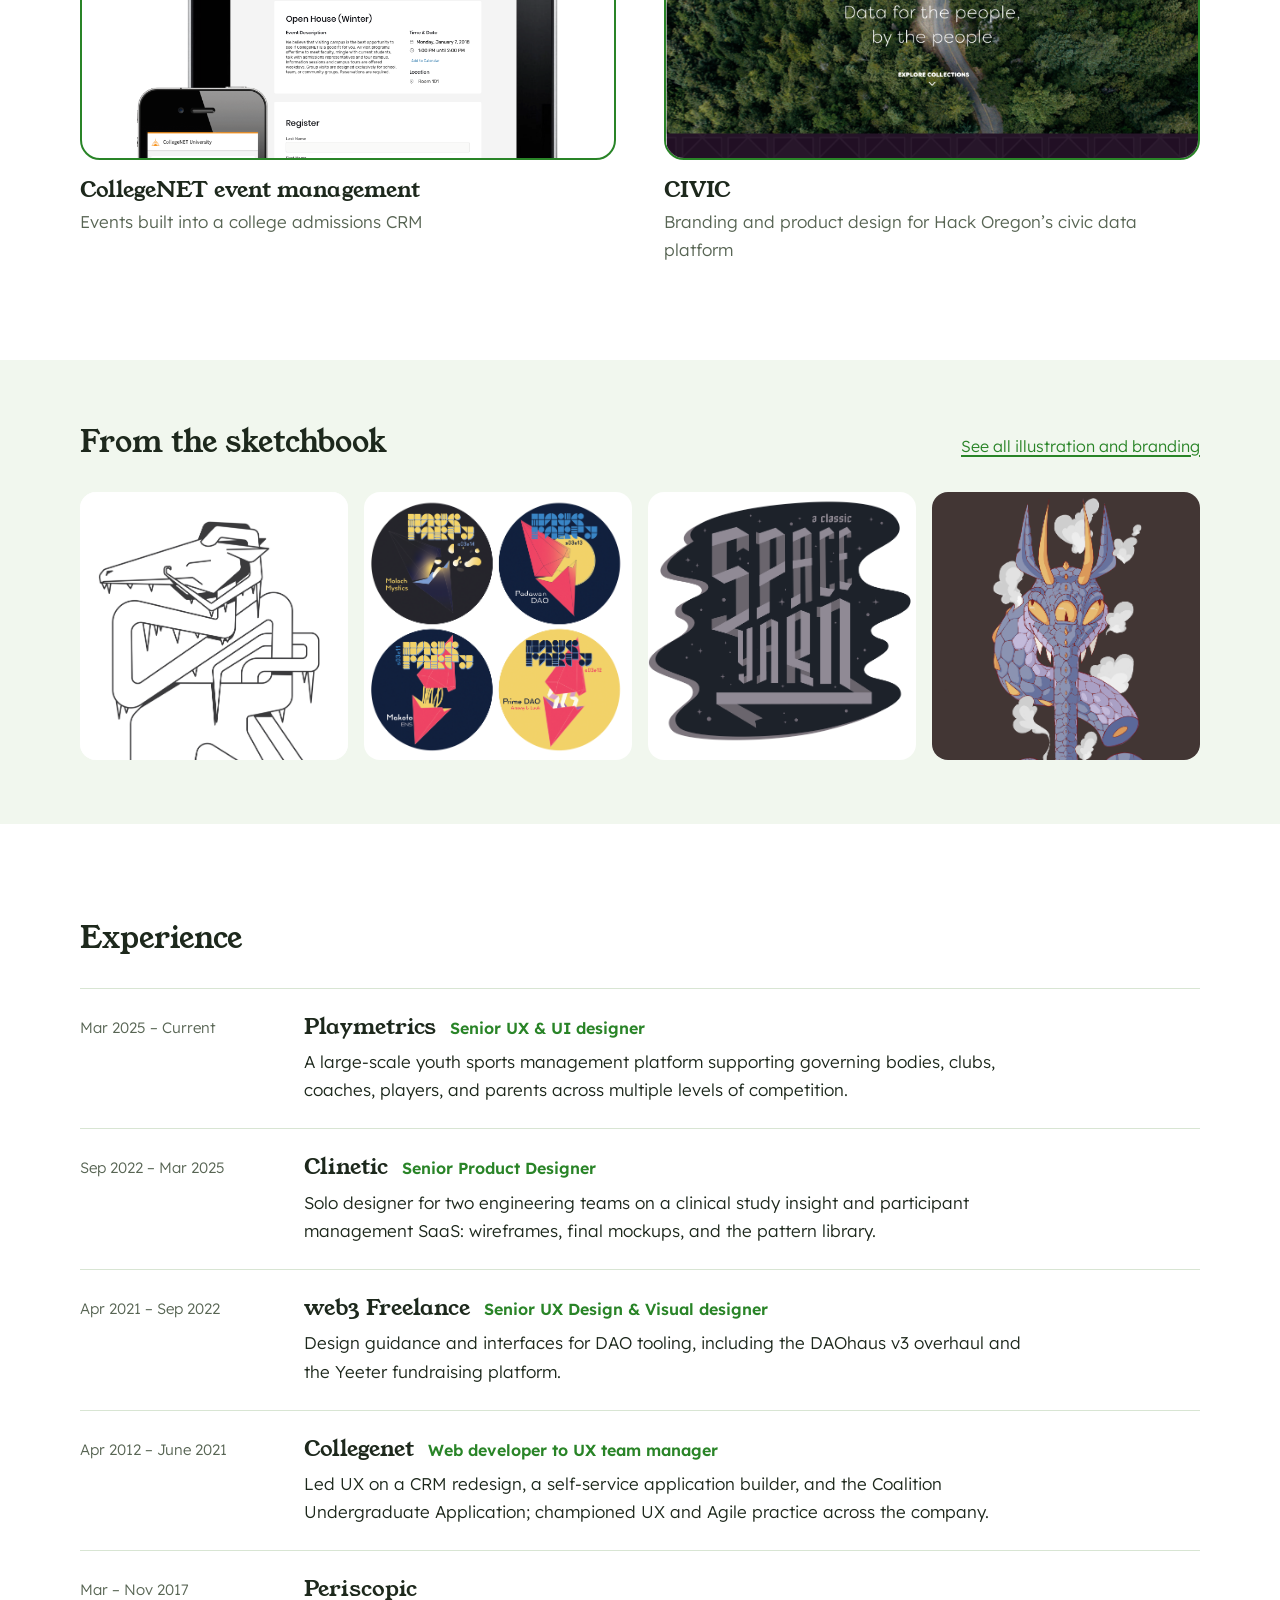
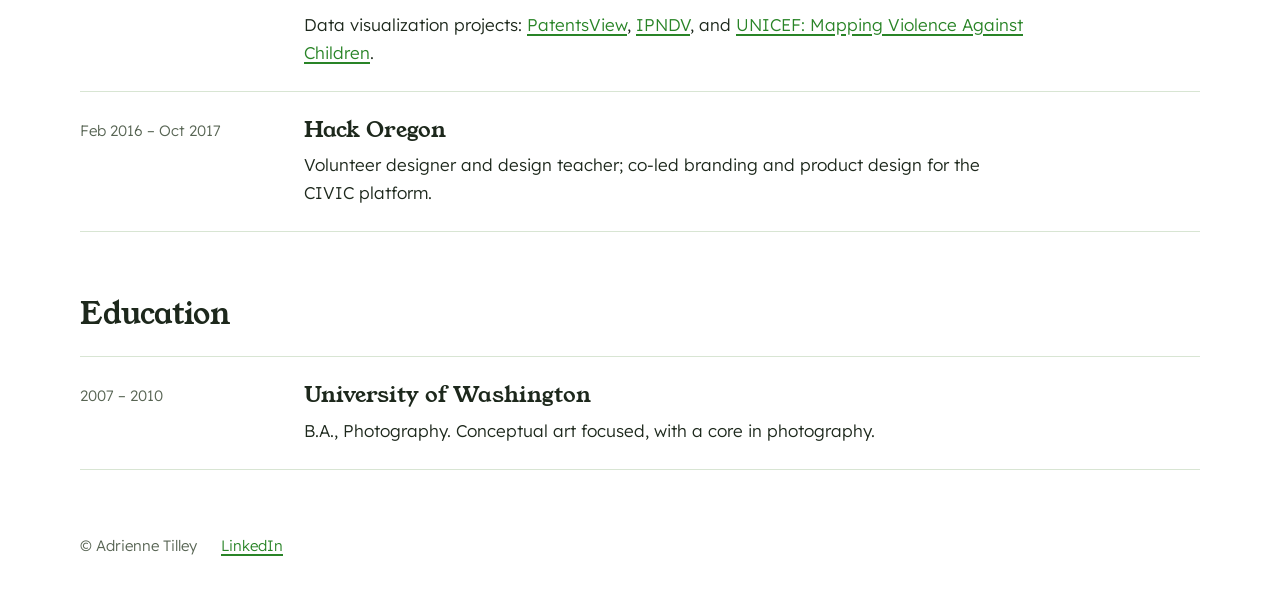
==== commit 5cad120b: "Reword Clinetic outcome line on homepage Co-Authored-By: Claude Opus 5.5 <noreply@anthropic.com> Cla" ====
--- a/index.html
+++ b/index.html
@@ -40,7 +40,7 @@
         <p class="cs-meta">Clinetic · 2022–2025</p>
         <h3>Making 30–40 clinical study criteria readable</h3>
         <p>As the sole designer for two engineering teams, I redesigned the patient cohort builder so criteria like “Diagnosis of Tuberculosis in the last year” read as plain sentences.</p>
-        <p class="cs-outcome">Shipped March 2023 after iterating from version A to J.</p>
+        <p class="cs-outcome">Shipped March 2023. The first real study set up with it, a Renown Health cardiology study, came together much more smoothly.</p>
         <a href="clinetic/">Read the case study</a>
       </div>
     </article>
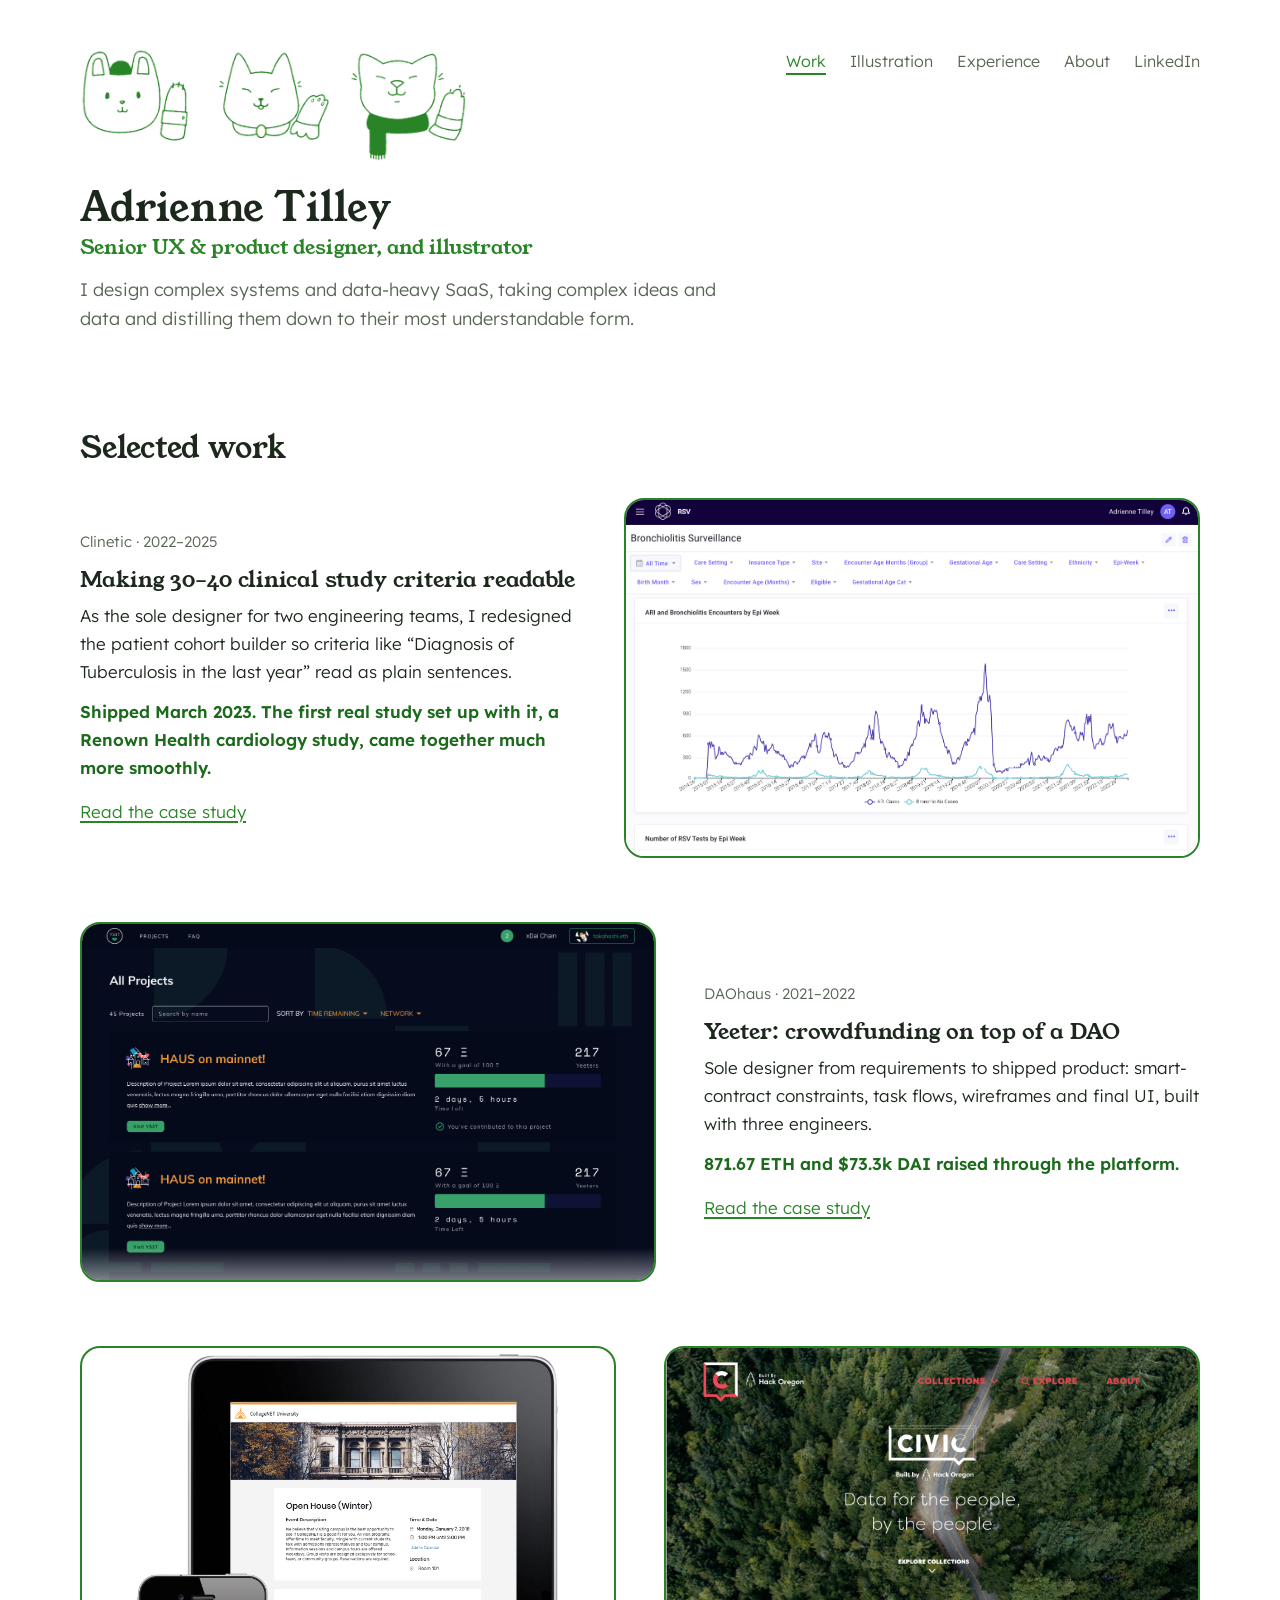
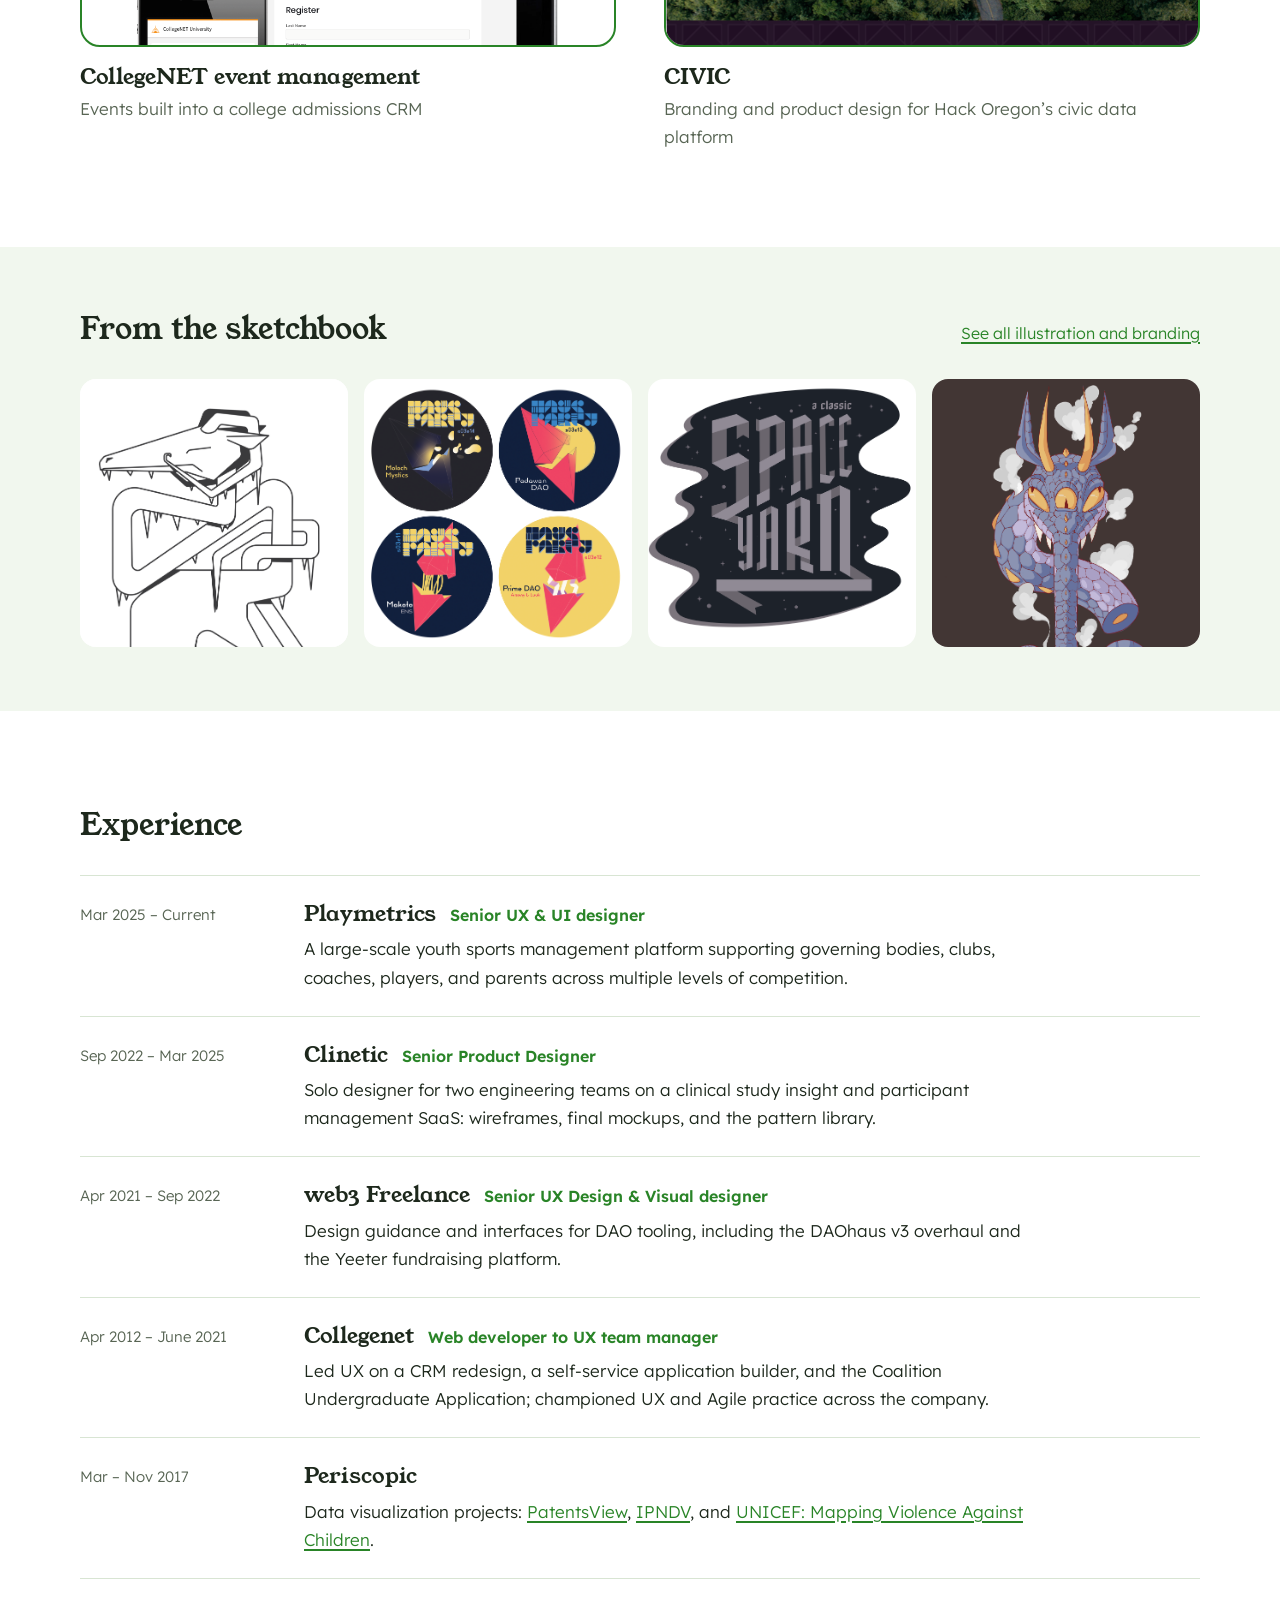
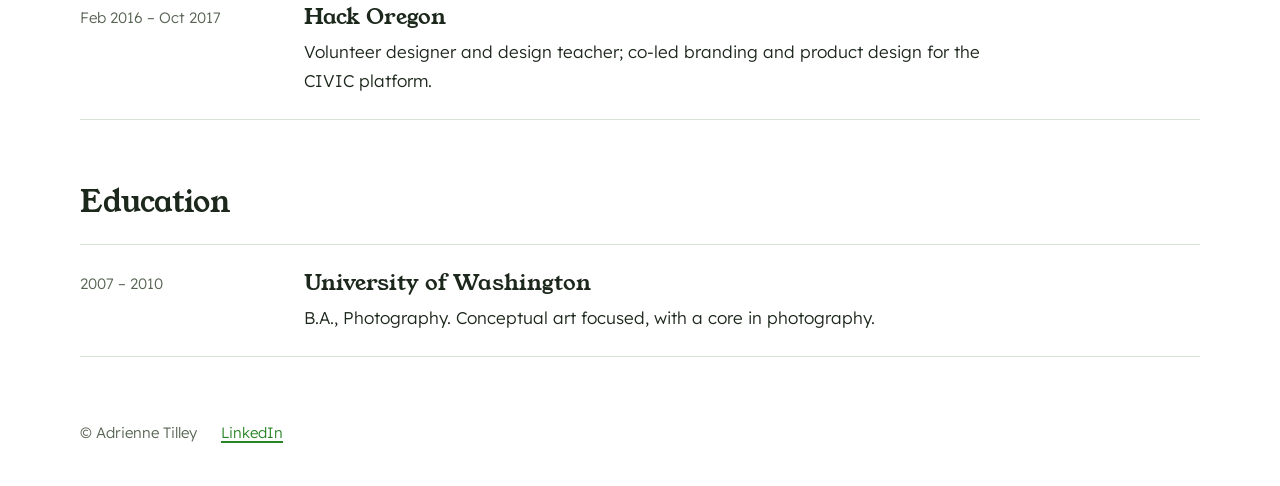
==== commit 21f69ffb: "Remove the Motion page and nav item Co-Authored-By: Claude Opus 5.5 <noreply@anthropic.com> Claude-S" ====
--- a/index.html
+++ b/index.html
@@ -17,7 +17,7 @@
 <header class="site-header is-home"><div class="m-bar"><button type="button" class="m-open" aria-expanded="false" aria-controls="m-menu">Menu</button></div>
 <div class="m-menu" id="m-menu" hidden>
   <div class="m-top"><button type="button" class="m-close"><svg aria-hidden="true" width="14" height="14" viewBox="0 0 14 14" fill="none" stroke="currentColor" stroke-width="2" stroke-linecap="round"><path d="M2 2l10 10M12 2L2 12"/></svg>Close</button></div>
-  <nav class="m-links" aria-label="Main"><a href="#work" class="m-item" aria-current="page">Work</a><a href="illustration/" class="m-item">Illustration</a><a href="motion/" class="m-item">Motion</a><a href="#experience" class="m-item">Experience</a><a href="about-me/" class="m-item">About</a><a href="https://www.linkedin.com/in/adrienne-tilley-713a1211a/" class="m-item">LinkedIn</a></nav>
+  <nav class="m-links" aria-label="Main"><a href="#work" class="m-item" aria-current="page">Work</a><a href="illustration/" class="m-item">Illustration</a><a href="#experience" class="m-item">Experience</a><a href="about-me/" class="m-item">About</a><a href="https://www.linkedin.com/in/adrienne-tilley-713a1211a/" class="m-item">LinkedIn</a></nav>
 </div></header>
 <main class="home">
 
@@ -28,7 +28,7 @@
     <p class="hero-role">Senior UX &amp; product designer, and illustrator</p>
     <p class="hero-intro">I design complex systems and data-heavy SaaS, taking complex ideas and data and distilling them down to their most understandable form.</p>
   </div>
-  <nav class="d-nav" aria-label="Main"><a href="#work" aria-current="page">Work</a><a href="illustration/">Illustration</a><a href="motion/">Motion</a><a href="#experience">Experience</a><a href="about-me/">About</a><a href="https://www.linkedin.com/in/adrienne-tilley-713a1211a/">LinkedIn</a></nav>
+  <nav class="d-nav" aria-label="Main"><a href="#work" aria-current="page">Work</a><a href="illustration/">Illustration</a><a href="#experience">Experience</a><a href="about-me/">About</a><a href="https://www.linkedin.com/in/adrienne-tilley-713a1211a/">LinkedIn</a></nav>
 </section>
 
 <section class="sec" id="work">
--- a/style.css
+++ b/style.css
@@ -32,7 +32,7 @@
 hr { border: 0; border-top: 1.5px solid var(--rule); margin: 56px 0; }
 
 /* type scale: H1 40 / H2 30 / H3 22 */
-h1, h2, h3, h4 { font-family: var(--serif); font-weight: 400; color: var(--text); text-wrap: balance; }
+h1, h2, h3, h4 { font-family: var(--serif); font-weight: 400; color: var(--text); text-wrap: pretty; }
 h1 { font-size: 40px; line-height: 1.1; margin: 0 0 16px; }
 h2 { font-size: 30px; line-height: 1.2; margin: 56px 0 16px; }
 h3 { font-size: 22px; line-height: 1.25; margin: 40px 0 8px; }
@@ -94,7 +94,6 @@
 .m-menu.is-open .m-item:nth-child(3) { animation-delay: 280ms; }
 .m-menu.is-open .m-item:nth-child(4) { animation-delay: 330ms; }
 .m-menu.is-open .m-item:nth-child(5) { animation-delay: 380ms; }
-.m-menu.is-open .m-item:nth-child(6) { animation-delay: 430ms; }
 @media (prefers-reduced-motion: reduce) {
   .m-menu.is-open, .m-menu.is-open .m-item { animation: none; }
 }
@@ -104,7 +103,10 @@
 main { max-width: calc(var(--col) + 2 * var(--gutter)); margin: 0 auto; padding: 0 var(--gutter); }
 main.home { padding-bottom: 0; }
 main.inner { padding-top: 40px; padding-bottom: 24px; }
-main.inner > :where(h1, h2, h3, h4, p, ul, ol, dl) { max-width: 720px; }
+/* inner pages: text column centered on the page, text itself stays left-aligned */
+main.inner > :where(h1, h2, h3, h4, p, ul, ol, dl, hr) { max-width: 720px; margin-left: auto; margin-right: auto; }
+main.inner figcaption { margin-left: auto; margin-right: auto; }
+main.inner > .about { max-width: 960px; margin-left: auto; margin-right: auto; }
 main.inner > h1:first-child, main.inner > :first-child h1 { margin-top: 0; }
 
 /* ---------- home: hero ---------- */
@@ -132,8 +134,8 @@
 .cs-list { display: flex; flex-direction: column; gap: 64px; }
 .cs { display: flex; flex-wrap: wrap; align-items: center; gap: 24px 48px; margin: 0; }
 .cs-flip .cs-media { order: 2; }
-.cs-media { flex: 3 1 480px; min-width: 0; display: block; }
-.cs-text { flex: 2 1 320px; min-width: 0; }
+.cs-media { flex: 1 1 440px; min-width: 0; display: block; }
+.cs-text { flex: 1 1 360px; min-width: 0; }
 .case-img {
   width: 100%; aspect-ratio: 16 / 10; object-fit: cover; object-position: top;
   border: 2px solid var(--ink); border-radius: 20px; background: var(--paper);
@@ -196,7 +198,7 @@
 }
 
 /* ---------- inner pages ---------- */
-.lede { font-size: 18px; color: var(--muted); max-width: 720px; text-wrap: pretty; }
+.lede { font-size: 18px; color: var(--muted); text-wrap: pretty; }
 .dates-inline { font-family: var(--sans); font-size: 16px; color: var(--muted); margin-left: 8px; }
 .hint { color: var(--muted); }
 
@@ -216,7 +218,7 @@
 .masonry { columns: 3 260px; column-gap: 16px; margin: 32px 0; }
 .masonry figure { break-inside: avoid; margin: 0 0 16px; }
 
-.facts { display: grid; gap: 12px; margin: 24px 0 32px; padding: 20px 24px; background: var(--wash); border-radius: 16px; max-width: 720px; }
+.facts { display: grid; gap: 12px; margin: 24px 0 32px; padding: 20px 24px; background: var(--wash); border-radius: 16px; }
 .facts dt { font-weight: 600; color: var(--ink-deep); }
 .facts dd { margin: 0; }
 
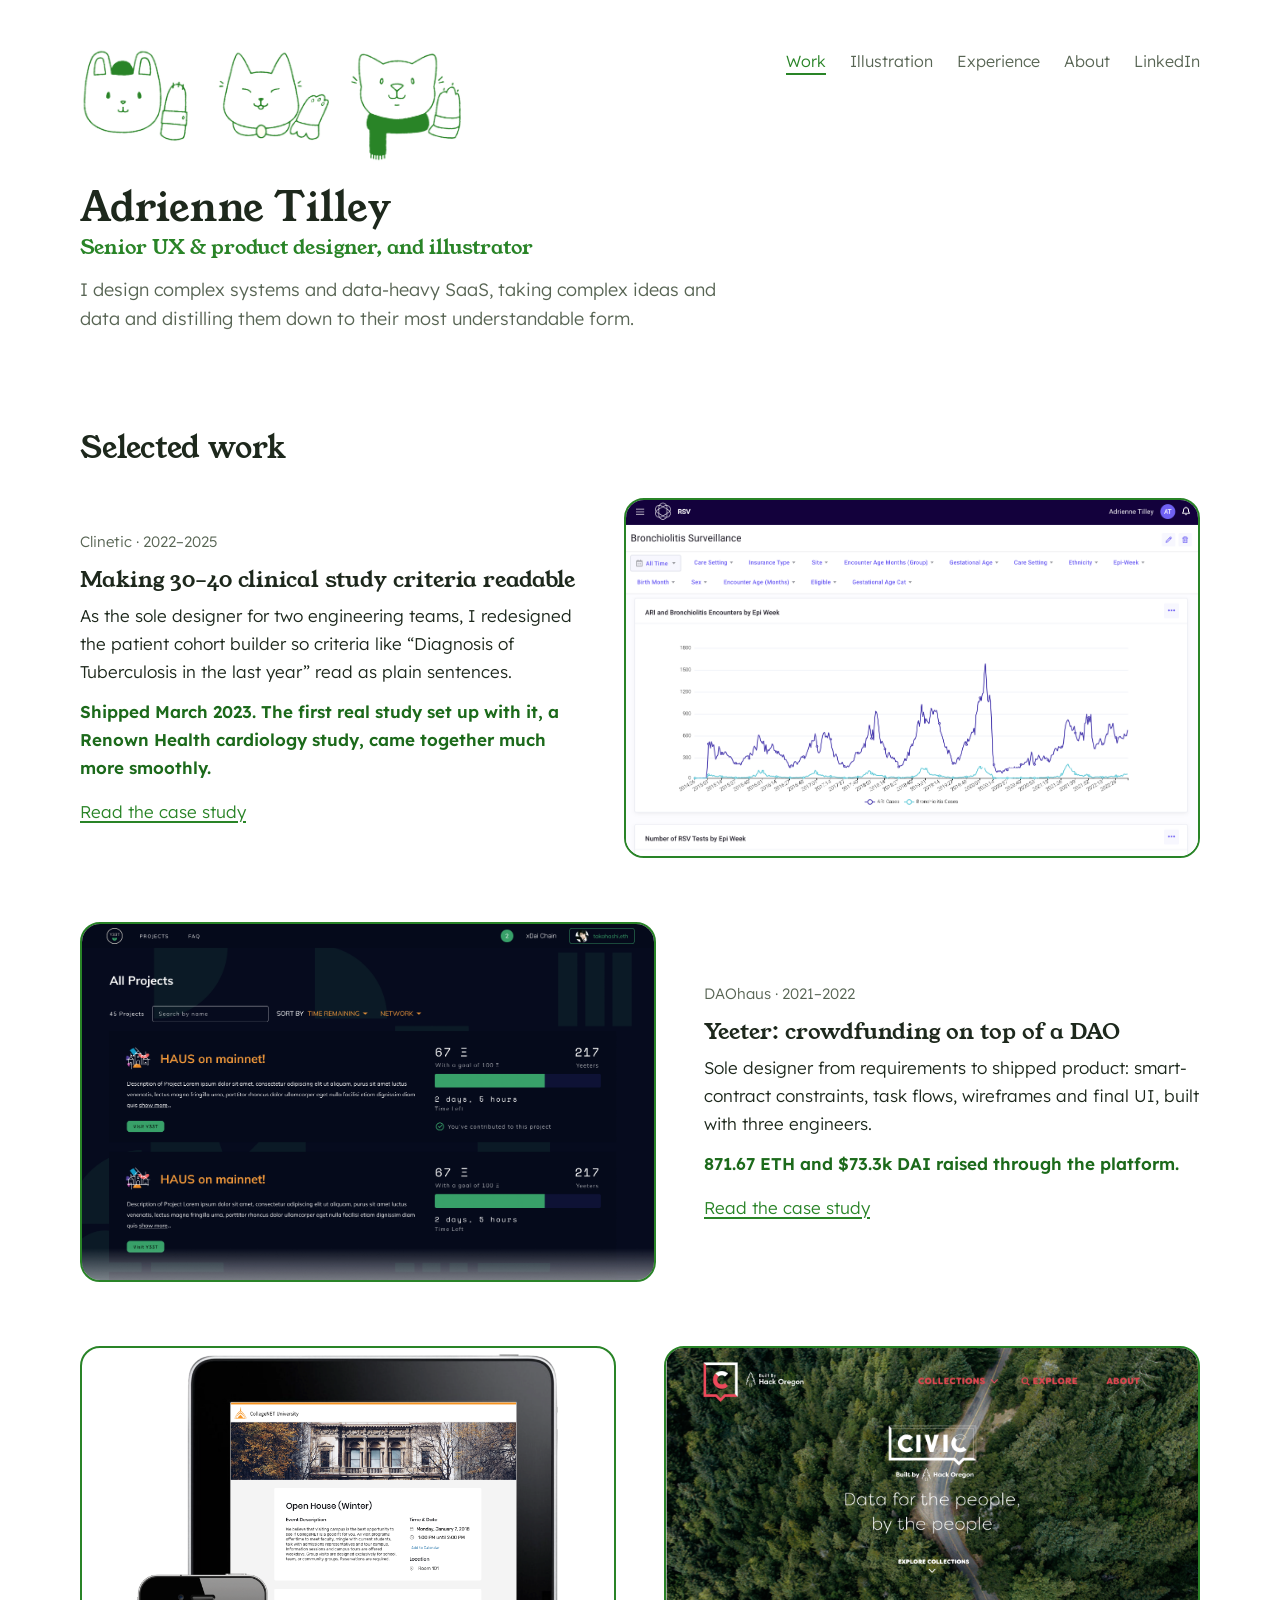
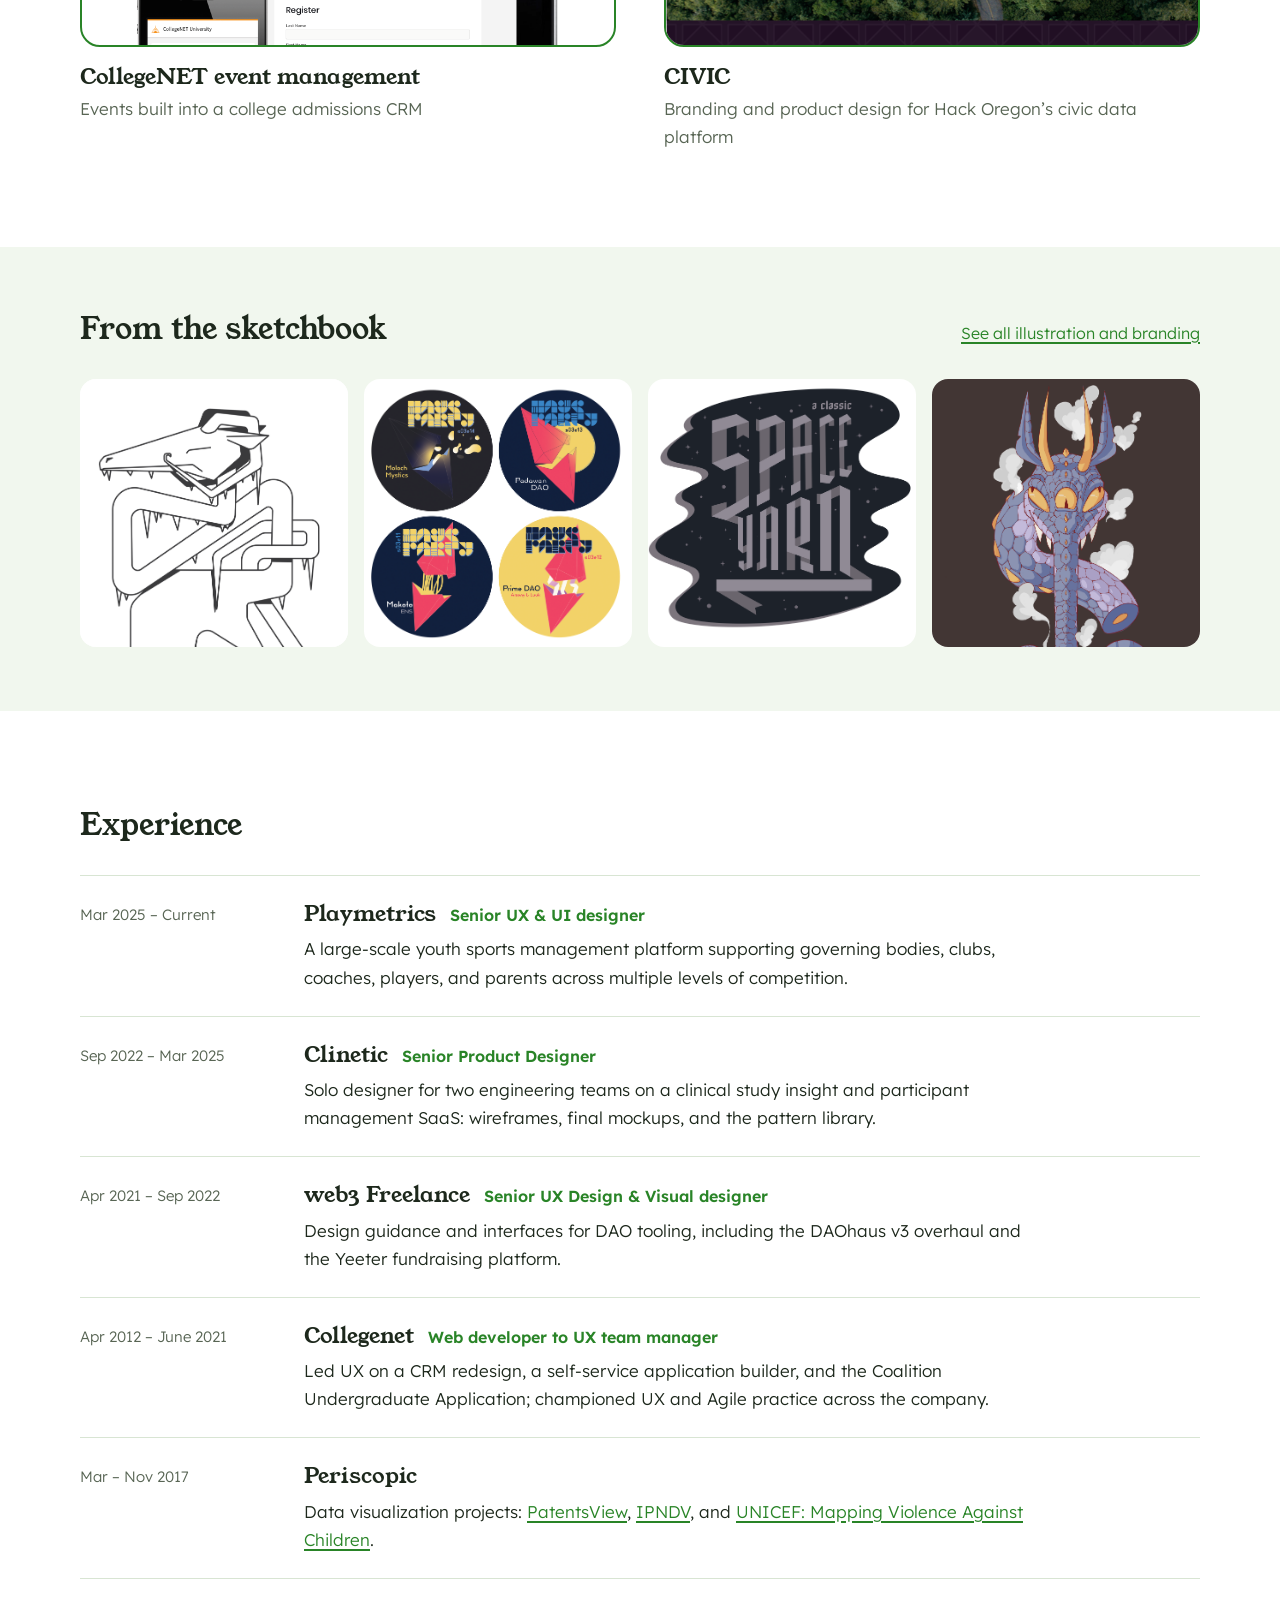
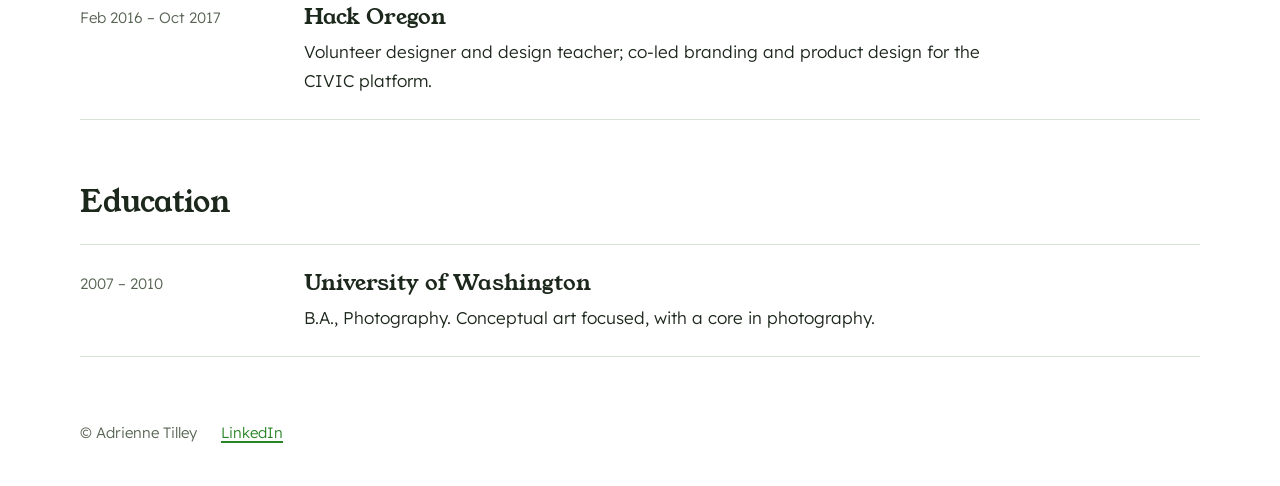
==== commit 789d5b71: "Point Illustration nav at the homepage sketchbook section Co-Authored-By: Claude Opus 5.5 <noreply@a" ====
--- a/index.html
+++ b/index.html
@@ -17,7 +17,7 @@
 <header class="site-header is-home"><div class="m-bar"><button type="button" class="m-open" aria-expanded="false" aria-controls="m-menu">Menu</button></div>
 <div class="m-menu" id="m-menu" hidden>
   <div class="m-top"><button type="button" class="m-close"><svg aria-hidden="true" width="14" height="14" viewBox="0 0 14 14" fill="none" stroke="currentColor" stroke-width="2" stroke-linecap="round"><path d="M2 2l10 10M12 2L2 12"/></svg>Close</button></div>
-  <nav class="m-links" aria-label="Main"><a href="#work" class="m-item" aria-current="page">Work</a><a href="illustration/" class="m-item">Illustration</a><a href="#experience" class="m-item">Experience</a><a href="about-me/" class="m-item">About</a><a href="https://www.linkedin.com/in/adrienne-tilley-713a1211a/" class="m-item">LinkedIn</a></nav>
+  <nav class="m-links" aria-label="Main"><a href="#work" class="m-item" aria-current="page">Work</a><a href="#illustration" class="m-item">Illustration</a><a href="#experience" class="m-item">Experience</a><a href="about-me/" class="m-item">About</a><a href="https://www.linkedin.com/in/adrienne-tilley-713a1211a/" class="m-item">LinkedIn</a></nav>
 </div></header>
 <main class="home">
 
@@ -28,7 +28,7 @@
     <p class="hero-role">Senior UX &amp; product designer, and illustrator</p>
     <p class="hero-intro">I design complex systems and data-heavy SaaS, taking complex ideas and data and distilling them down to their most understandable form.</p>
   </div>
-  <nav class="d-nav" aria-label="Main"><a href="#work" aria-current="page">Work</a><a href="illustration/">Illustration</a><a href="#experience">Experience</a><a href="about-me/">About</a><a href="https://www.linkedin.com/in/adrienne-tilley-713a1211a/">LinkedIn</a></nav>
+  <nav class="d-nav" aria-label="Main"><a href="#work" aria-current="page">Work</a><a href="#illustration">Illustration</a><a href="#experience">Experience</a><a href="about-me/">About</a><a href="https://www.linkedin.com/in/adrienne-tilley-713a1211a/">LinkedIn</a></nav>
 </section>
 
 <section class="sec" id="work">
@@ -69,7 +69,7 @@
   </div>
 </section>
 
-<section class="band">
+<section class="band" id="illustration">
   <div class="band-inner">
     <div class="band-head">
       <h2>From the sketchbook</h2>
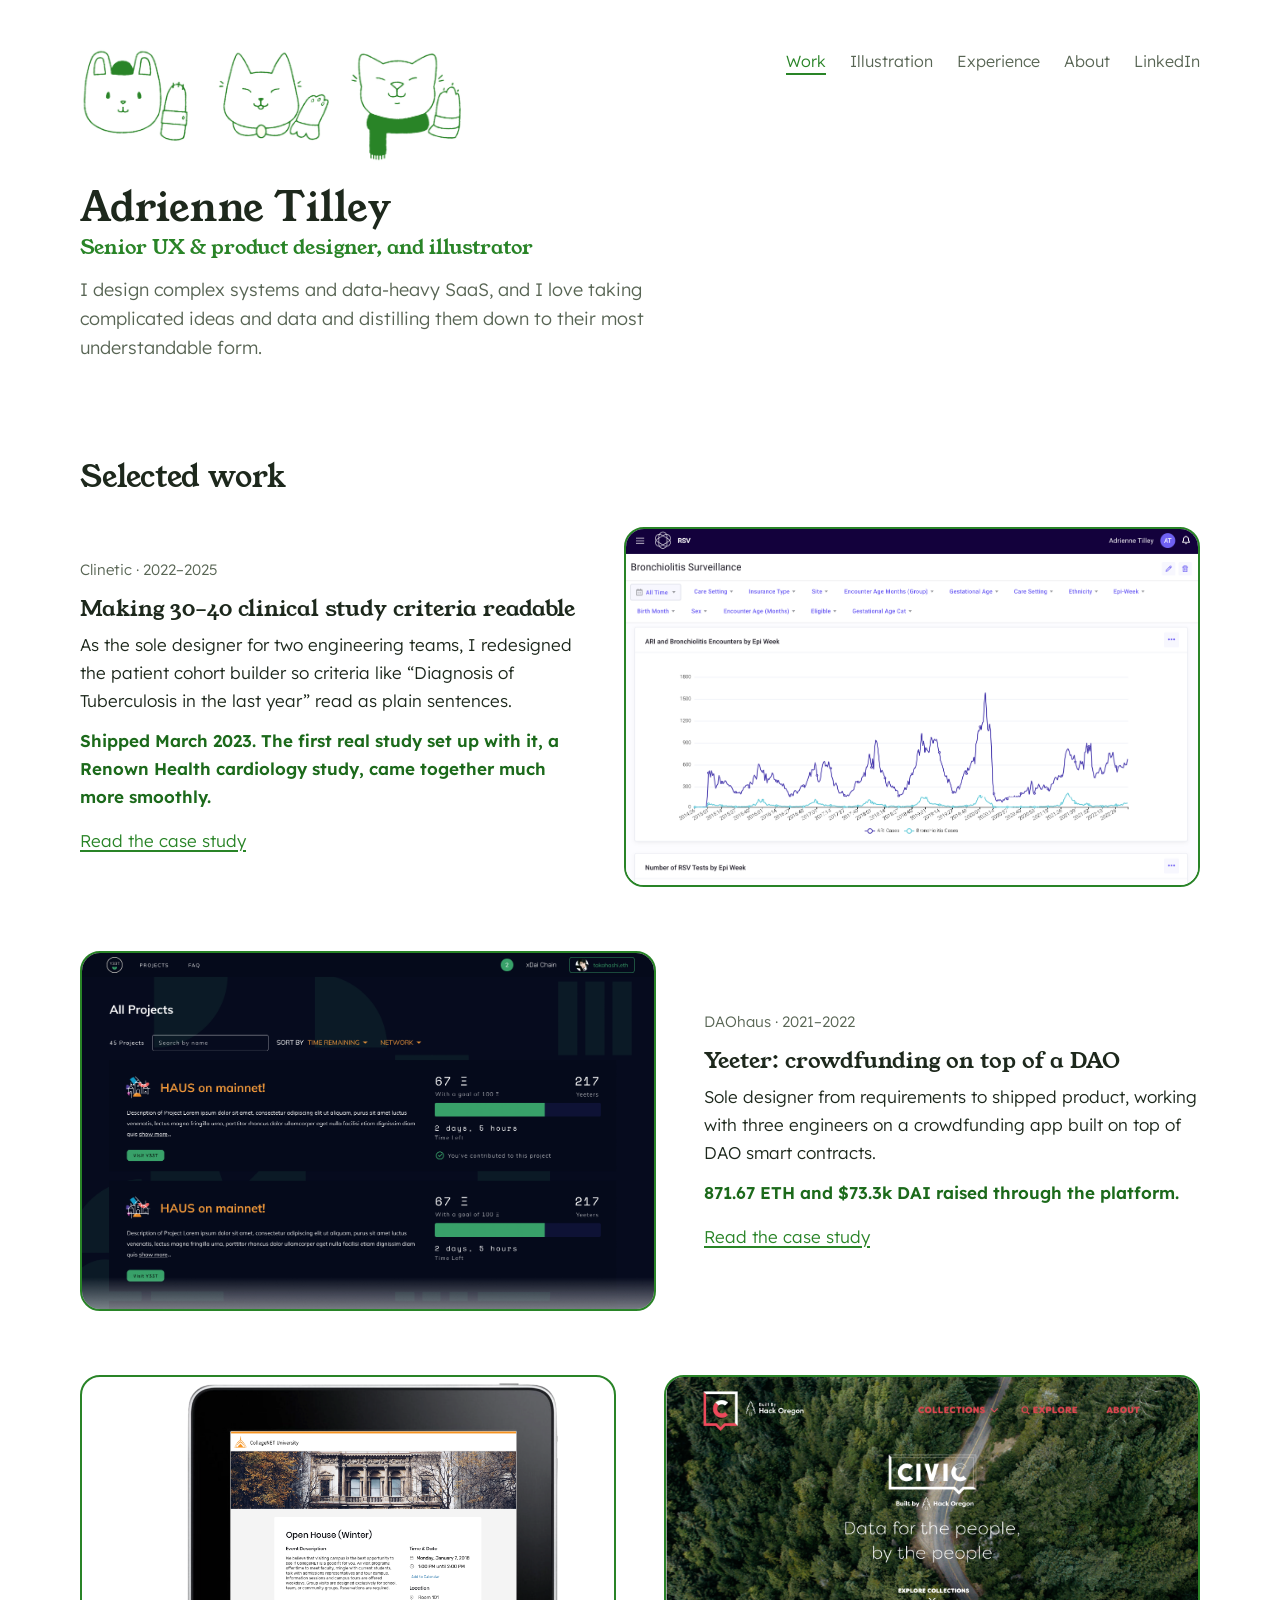
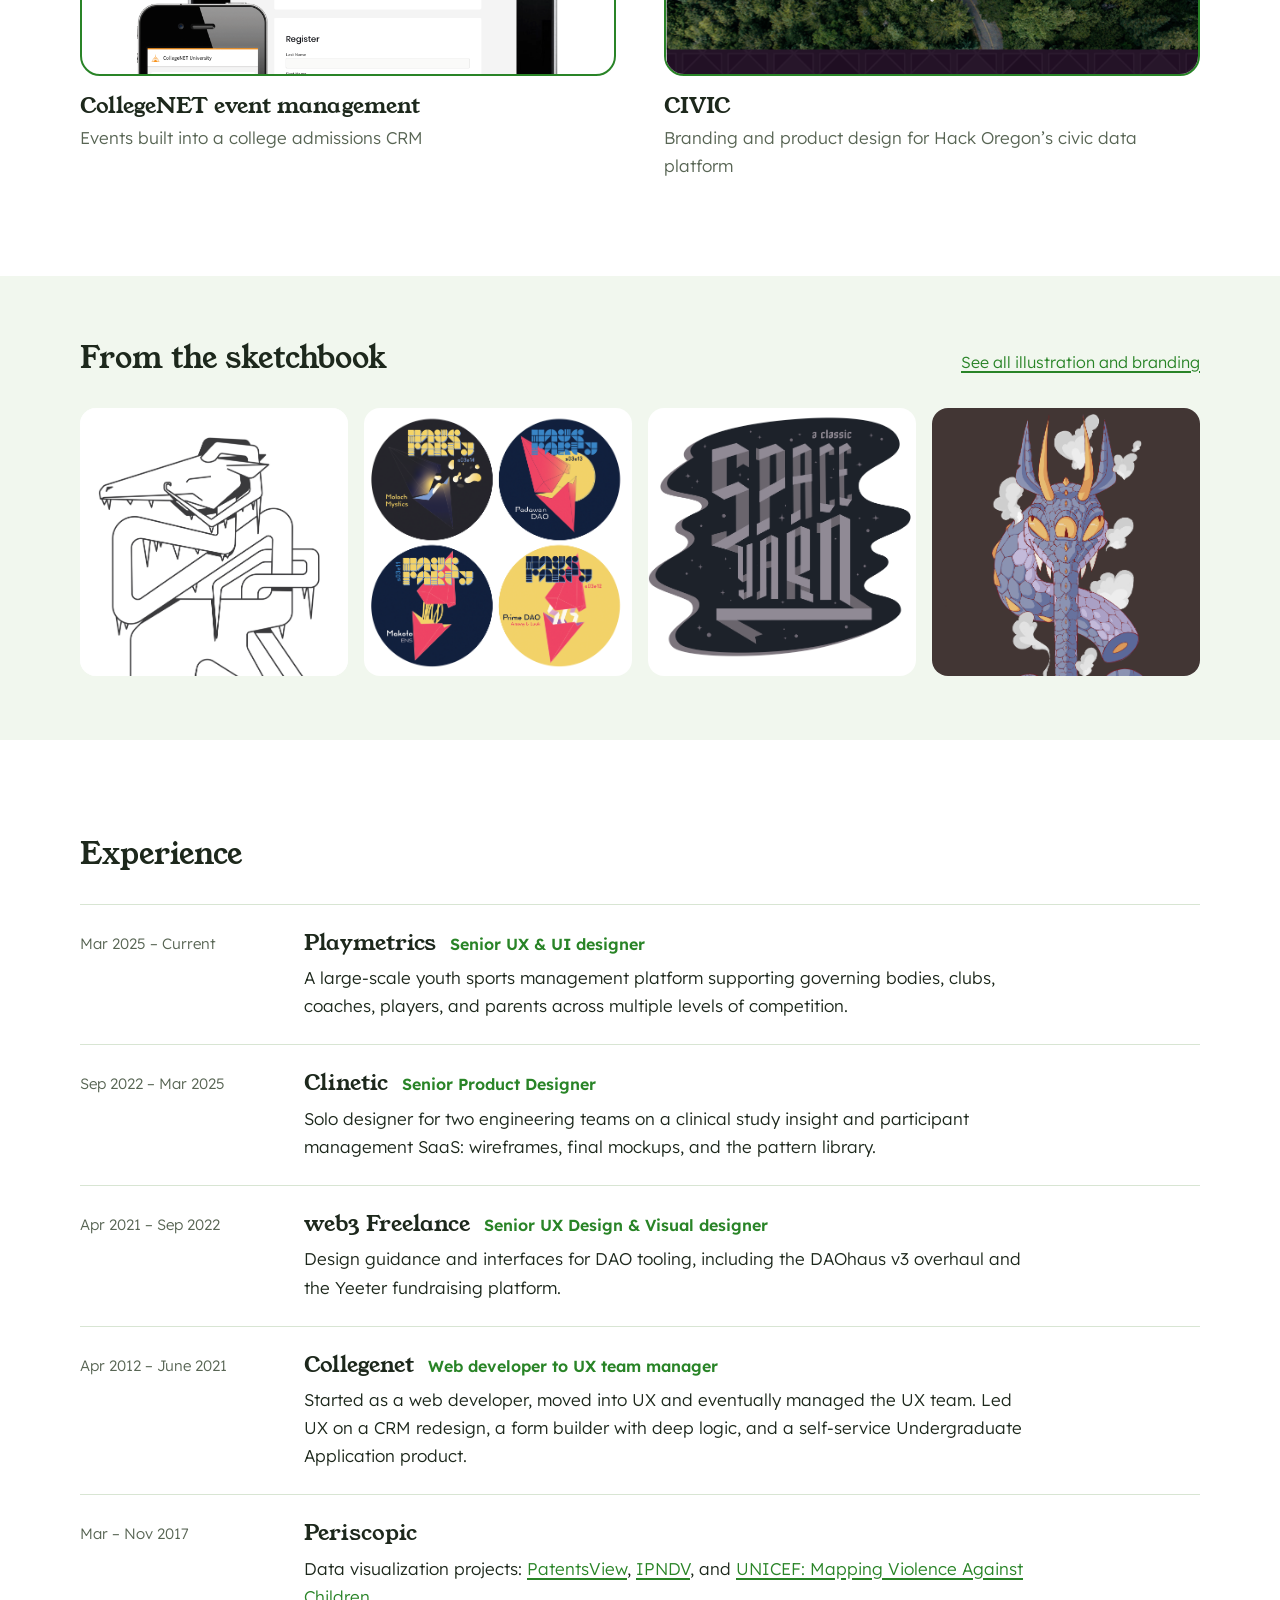
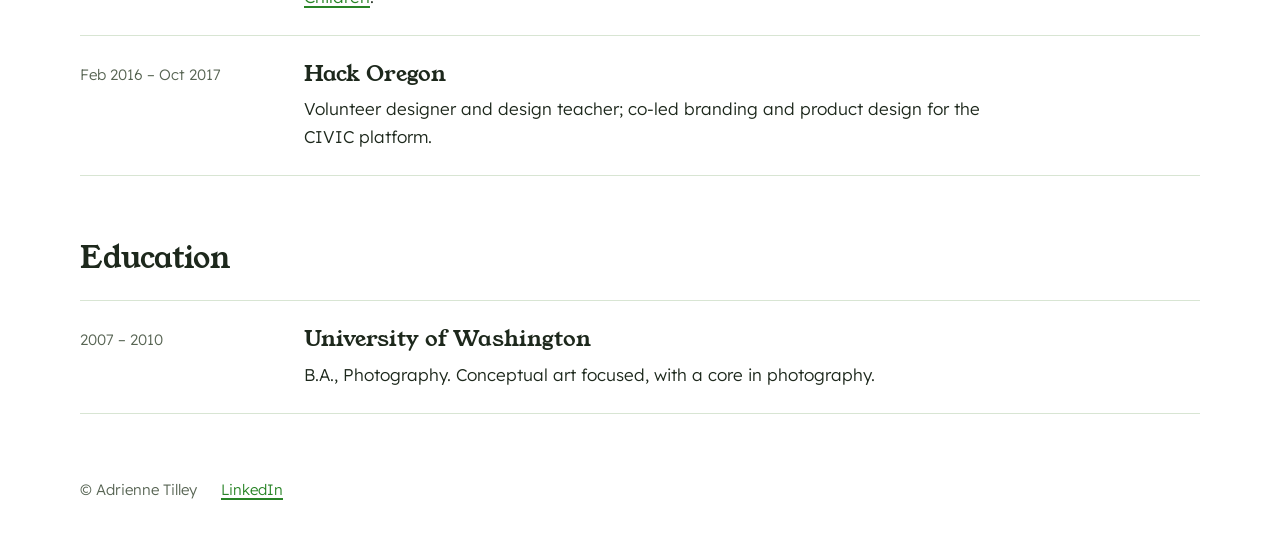
==== commit 44deba99: "Tighten case study and homepage copy Trimmed Clinetic, Yeeter, CollegeNET, CIVIC and About text; cut" ====
--- a/index.html
+++ b/index.html
@@ -26,7 +26,7 @@
     <img class="hero-cats" src="images/hero-cats.gif" alt="Three hand-drawn cats waving hello" width="900" height="291">
     <h1>Adrienne Tilley</h1>
     <p class="hero-role">Senior UX &amp; product designer, and illustrator</p>
-    <p class="hero-intro">I design complex systems and data-heavy SaaS, taking complex ideas and data and distilling them down to their most understandable form.</p>
+    <p class="hero-intro">I design complex systems and data-heavy SaaS, and I love taking complicated ideas and data and distilling them down to their most understandable form.</p>
   </div>
   <nav class="d-nav" aria-label="Main"><a href="#work" aria-current="page">Work</a><a href="#illustration">Illustration</a><a href="#experience">Experience</a><a href="about-me/">About</a><a href="https://www.linkedin.com/in/adrienne-tilley-713a1211a/">LinkedIn</a></nav>
 </section>
@@ -49,7 +49,7 @@
       <div class="cs-text">
         <p class="cs-meta">DAOhaus · 2021–2022</p>
         <h3>Yeeter: crowdfunding on top of a DAO</h3>
-        <p>Sole designer from requirements to shipped product: smart-contract constraints, task flows, wireframes and final UI, built with three engineers.</p>
+        <p>Sole designer from requirements to shipped product, working with three engineers on a crowdfunding app built on top of DAO smart contracts.</p>
         <p class="cs-outcome">871.67 ETH and $73.3k DAI raised through the platform.</p>
         <a href="daohausyeeter/">Read the case study</a>
       </div>
@@ -101,7 +101,7 @@
 </div>
     <div class="xp">
   <p class="xp-when">Apr 2012 – June 2021</p>
-  <div class="xp-what"><h3>Collegenet <span class="xp-role">Web developer to UX team manager</span></h3><p>Led UX on a CRM redesign, a self-service application builder, and the Coalition Undergraduate Application; championed UX and Agile practice across the company.</p></div>
+  <div class="xp-what"><h3>Collegenet <span class="xp-role">Web developer to UX team manager</span></h3><p>Started as a web developer, moved into UX and eventually managed the UX team. Led UX on a CRM redesign, a form builder with deep logic, and a self-service Undergraduate Application product.</p></div>
 </div>
     <div class="xp">
   <p class="xp-when">Mar – Nov 2017</p>
--- a/style.css
+++ b/style.css
@@ -206,6 +206,13 @@
 figure img { width: 100%; border: 1.5px solid var(--rule); border-radius: 12px; background: var(--paper); }
 figcaption { color: var(--muted); font-size: 15px; margin-top: 8px; max-width: 720px; }
 .zoom { cursor: zoom-in; display: block; }
+/* a lone image in a case study: 70% of the column, centered (groups stay full width) */
+@media (min-width: 901px) {
+  main.inner > figure { max-width: 784px; margin-left: auto; margin-right: auto; }
+}
+/* tall full-page screenshots: cap the height, click to see the whole thing */
+main.inner > figure img { width: auto; max-width: 100%; max-height: min(720px, 80vh); margin: 0 auto; object-fit: contain; }
+main.inner > figure figcaption { text-align: center; }
 
 .grid { display: grid; gap: 16px; margin: 32px 0; }
 .grid figure { margin: 0; }
@@ -246,5 +253,7 @@
 @media (max-width: 900px) { .site-footer { padding: 40px var(--gutter) 32px; } }
 
 /* ---------- lightbox ---------- */
-.lightbox { position: fixed; inset: 0; z-index: 100; padding: 24px; display: grid; place-items: center; cursor: zoom-out; background: rgba(255, 255, 255, 0.96); }
-.lightbox img { max-width: 100%; max-height: 100%; width: auto; border: 1.5px solid var(--rule); border-radius: 12px; }
+.lightbox { position: fixed; inset: 0; z-index: 100; padding: 24px; overflow: auto; cursor: zoom-out; background: rgba(255, 255, 255, 0.97); }
+.lightbox img { display: block; margin: 0 auto; max-width: min(100%, 1400px); width: auto; height: auto; border: 1.5px solid var(--rule); border-radius: 12px; }
+.lightbox.is-wide { display: grid; place-items: center; }
+.lightbox.is-wide img { max-height: 100%; }
